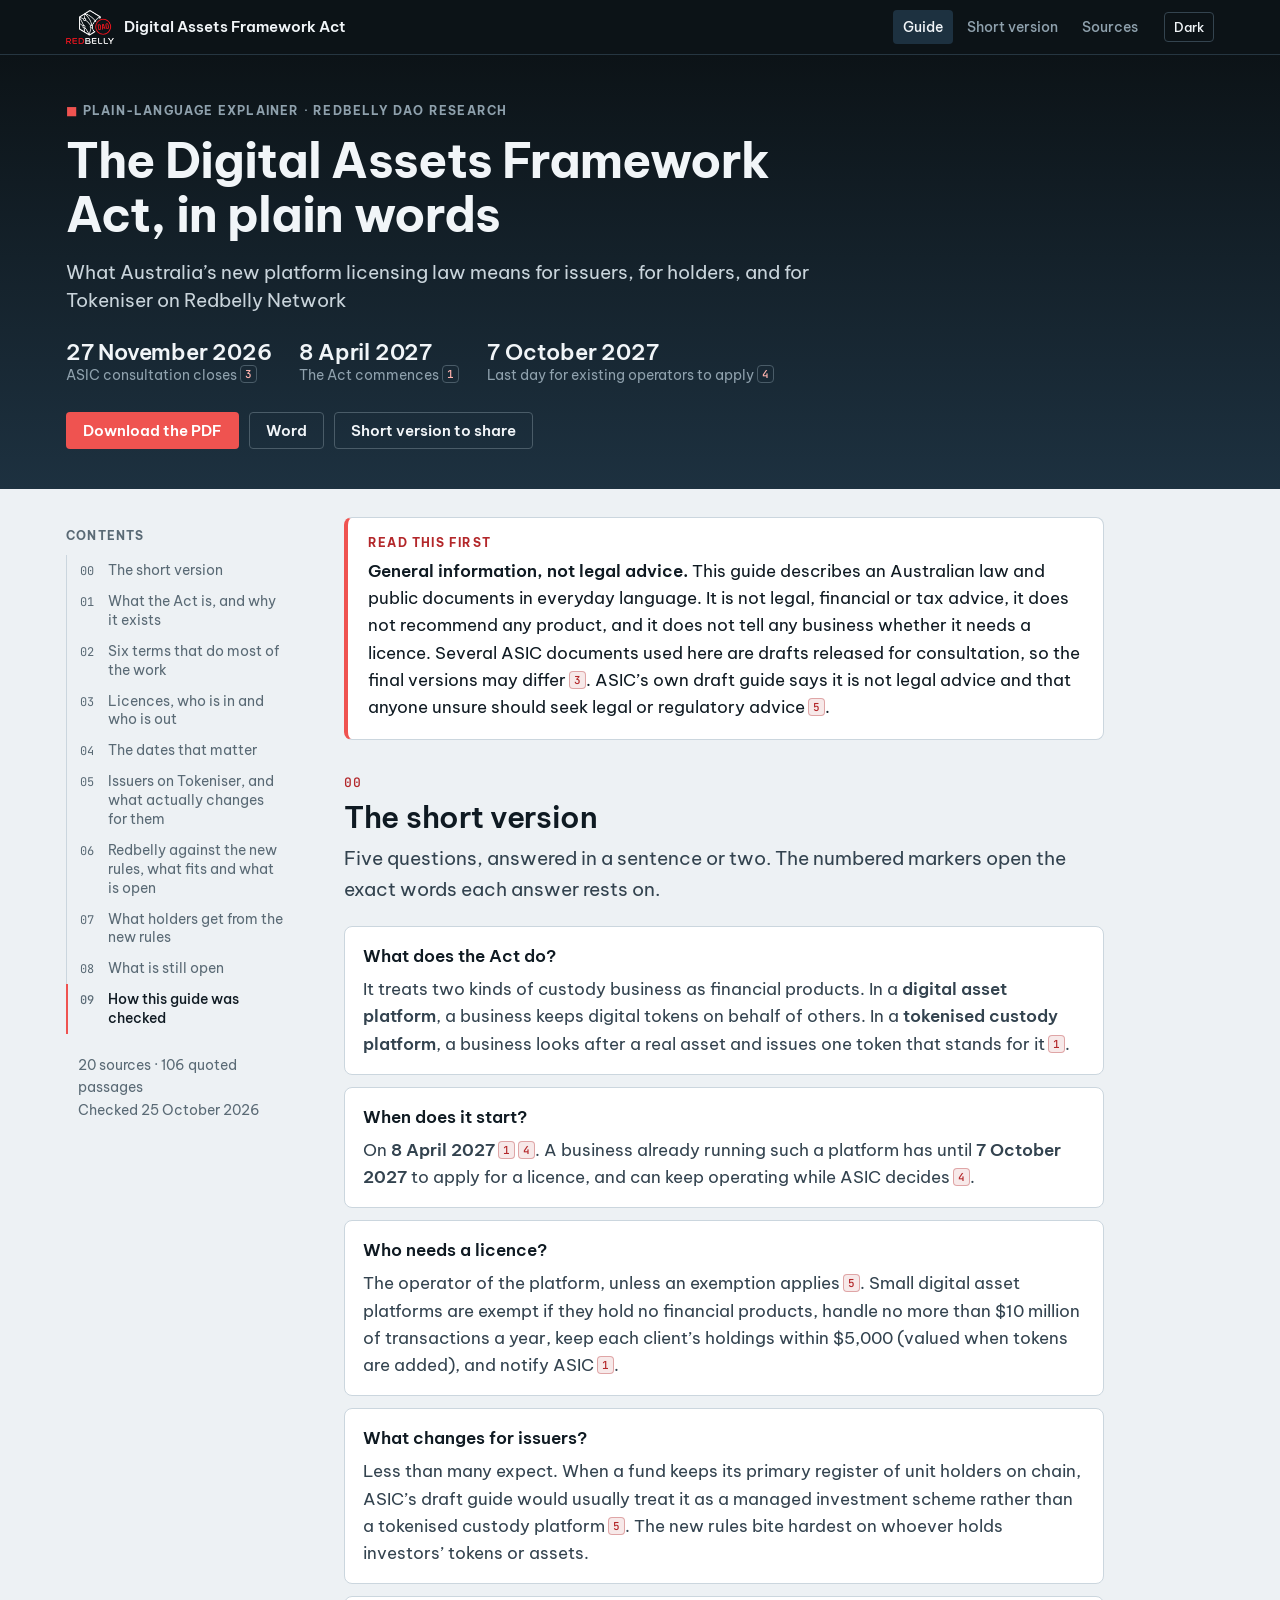
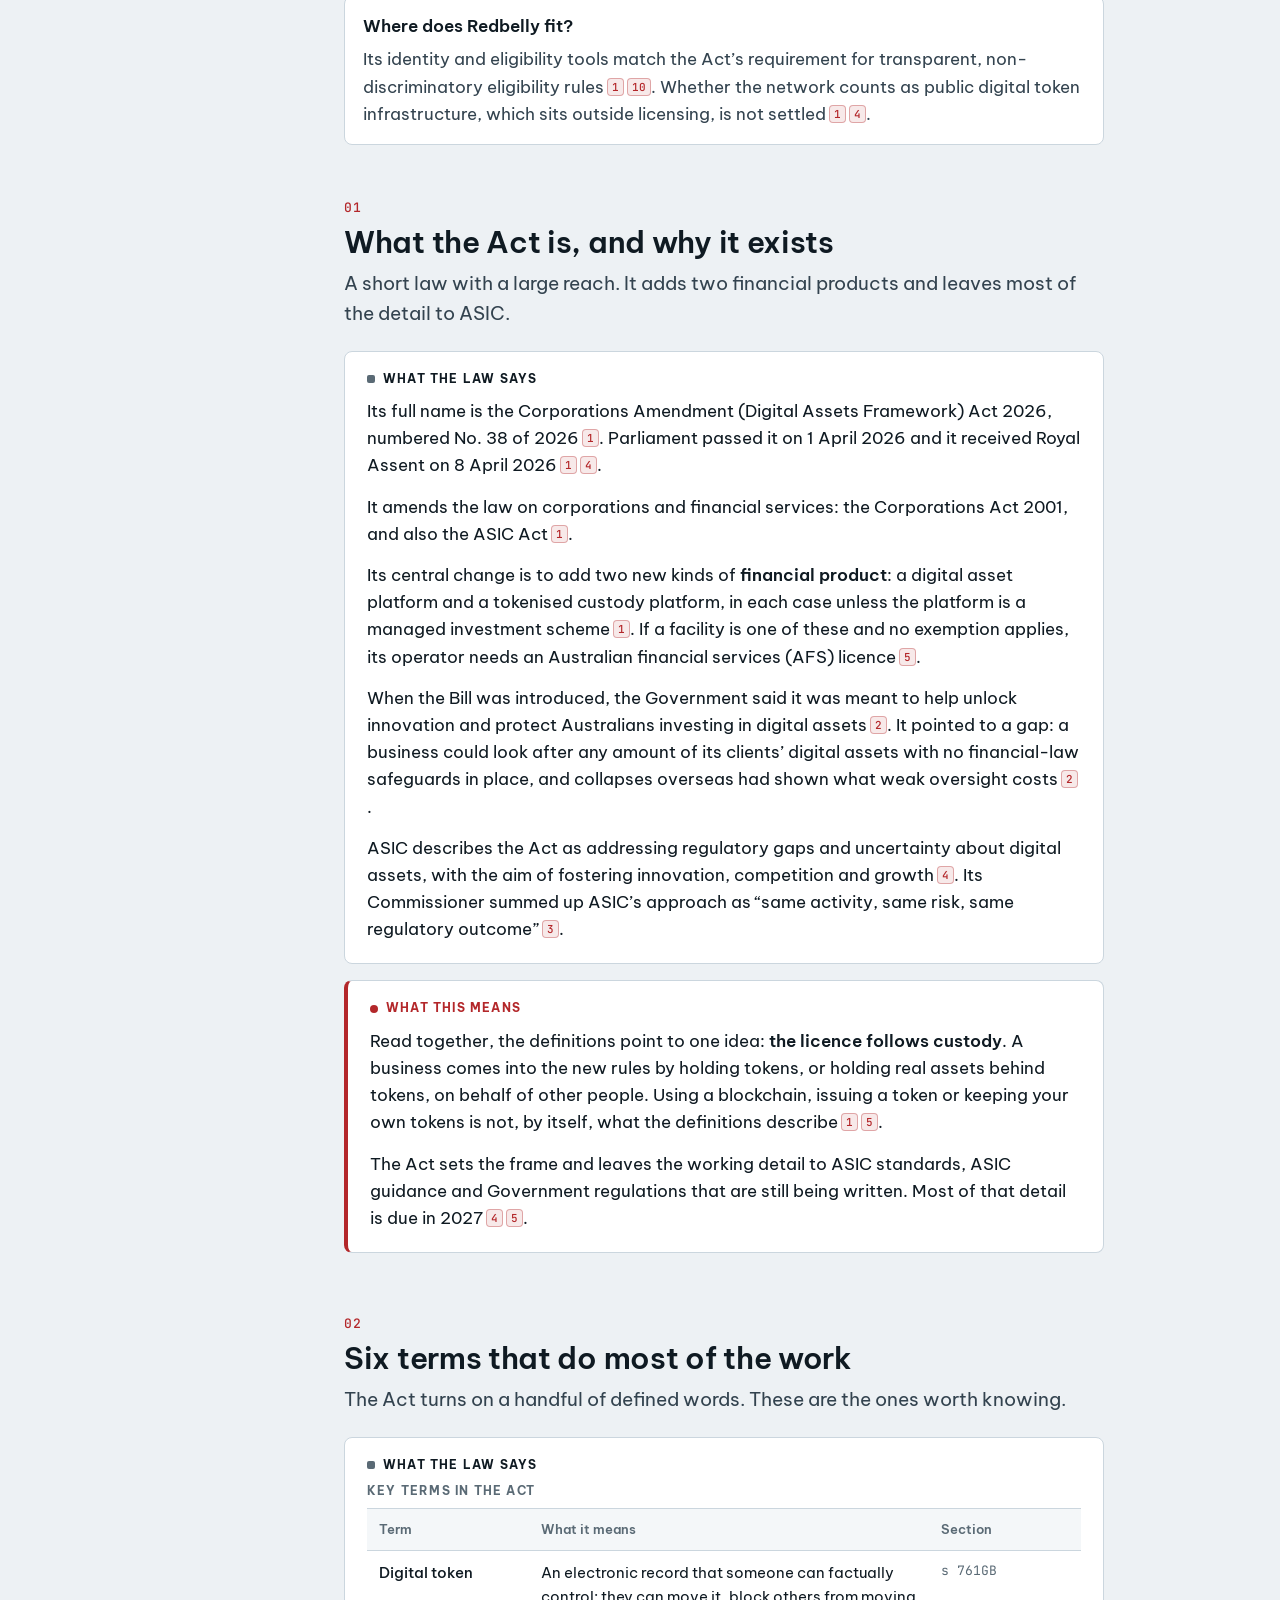
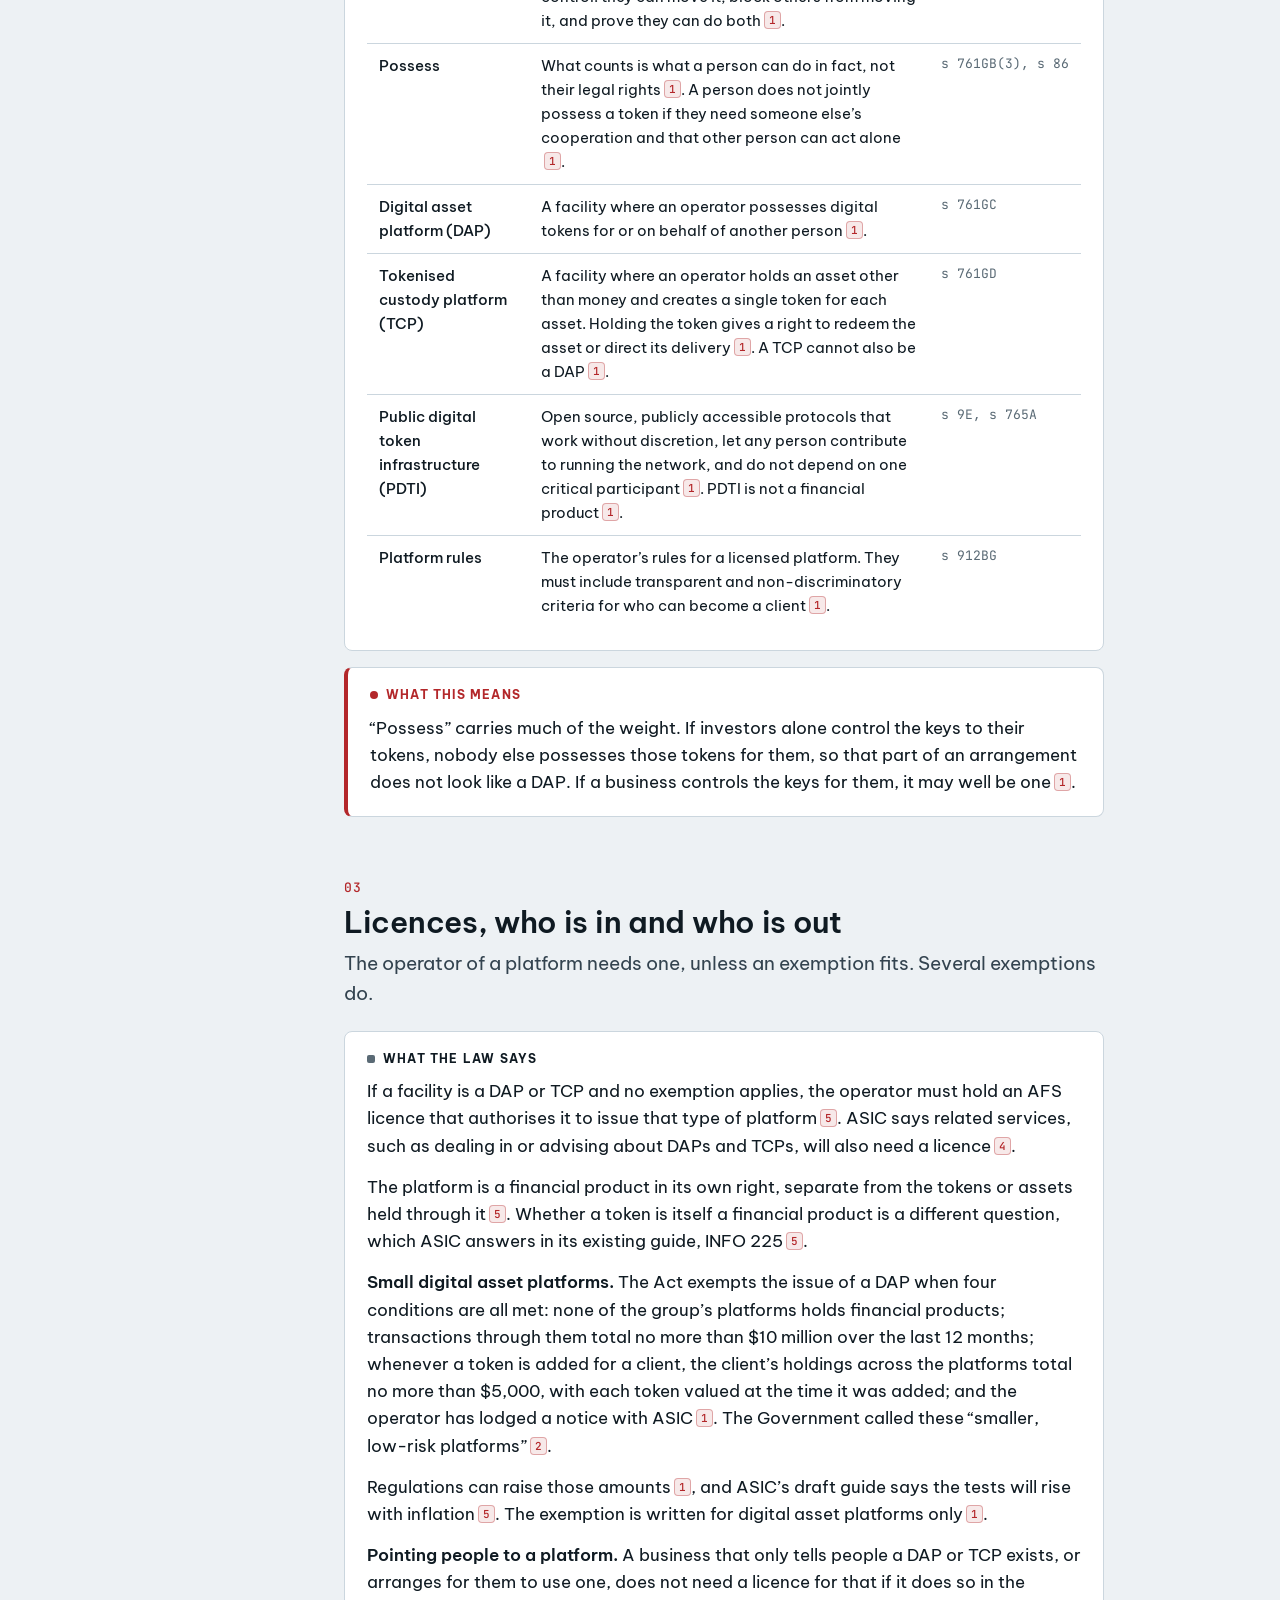
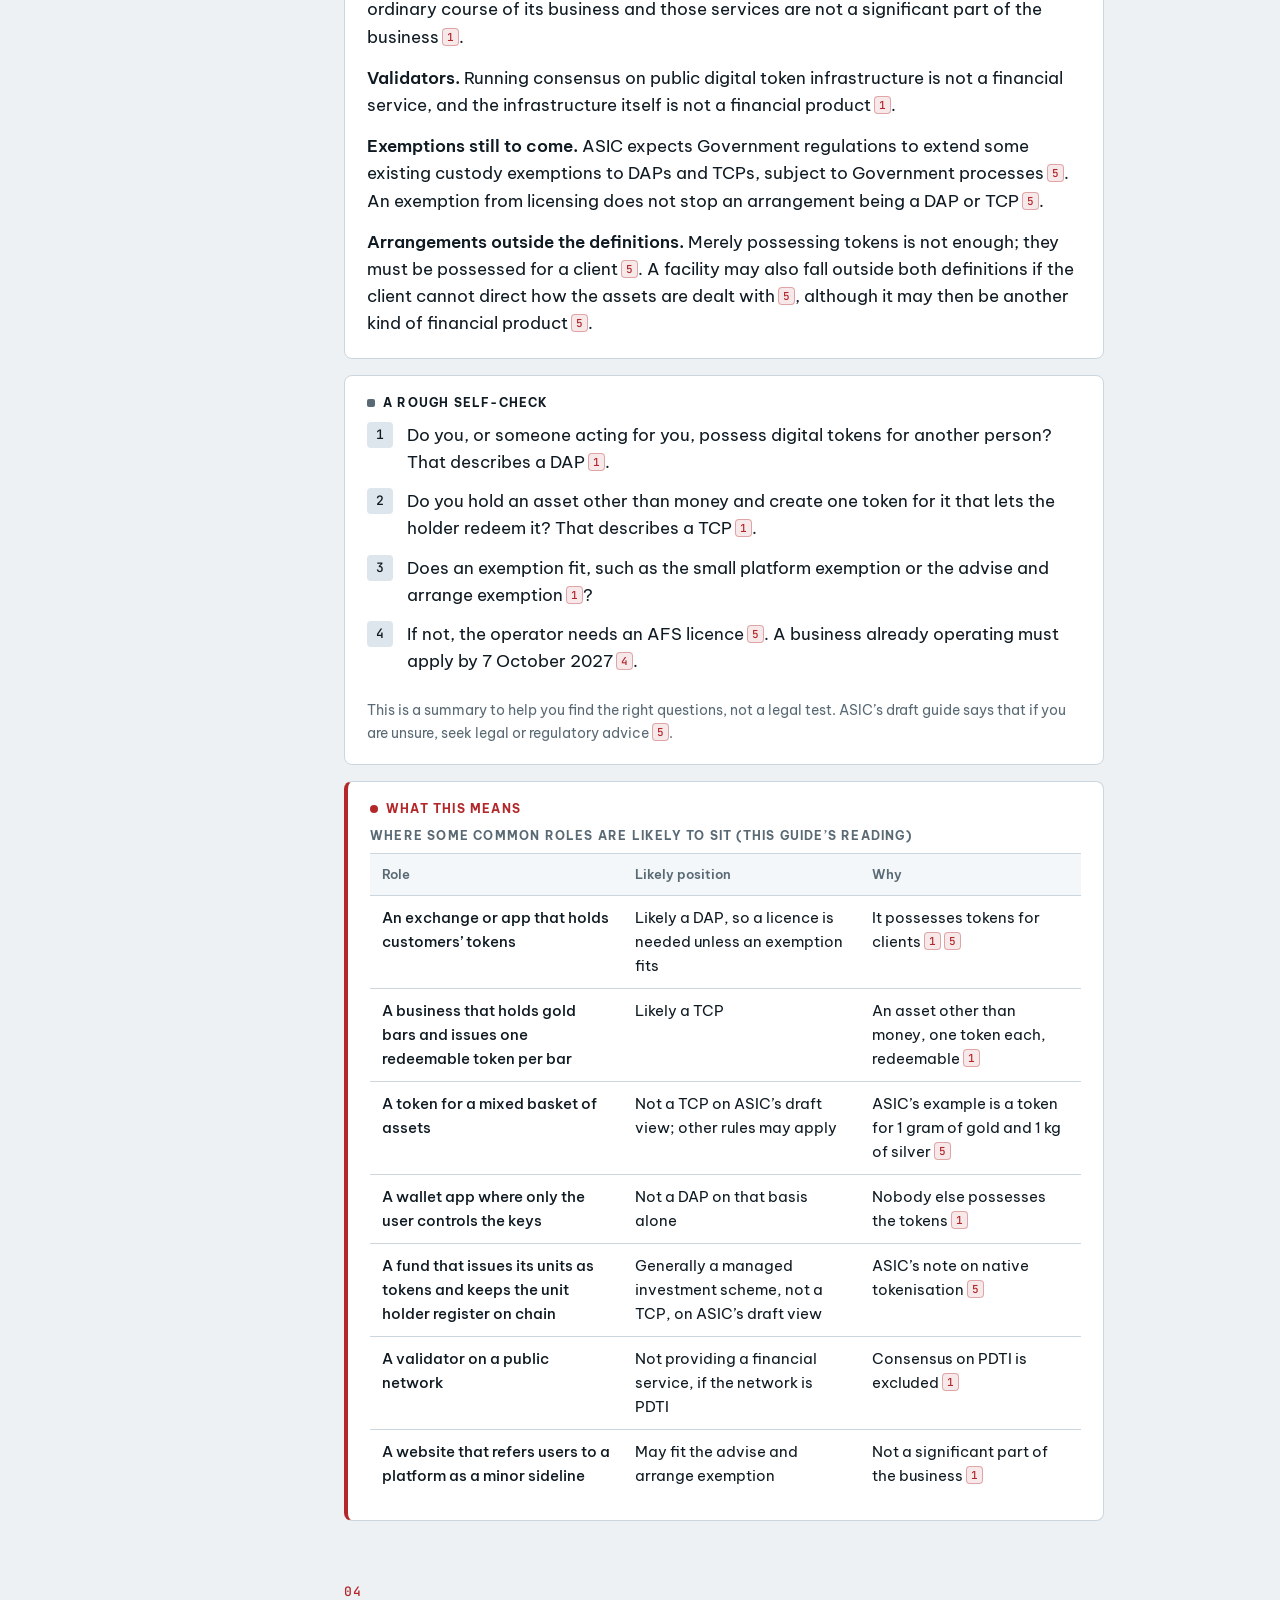
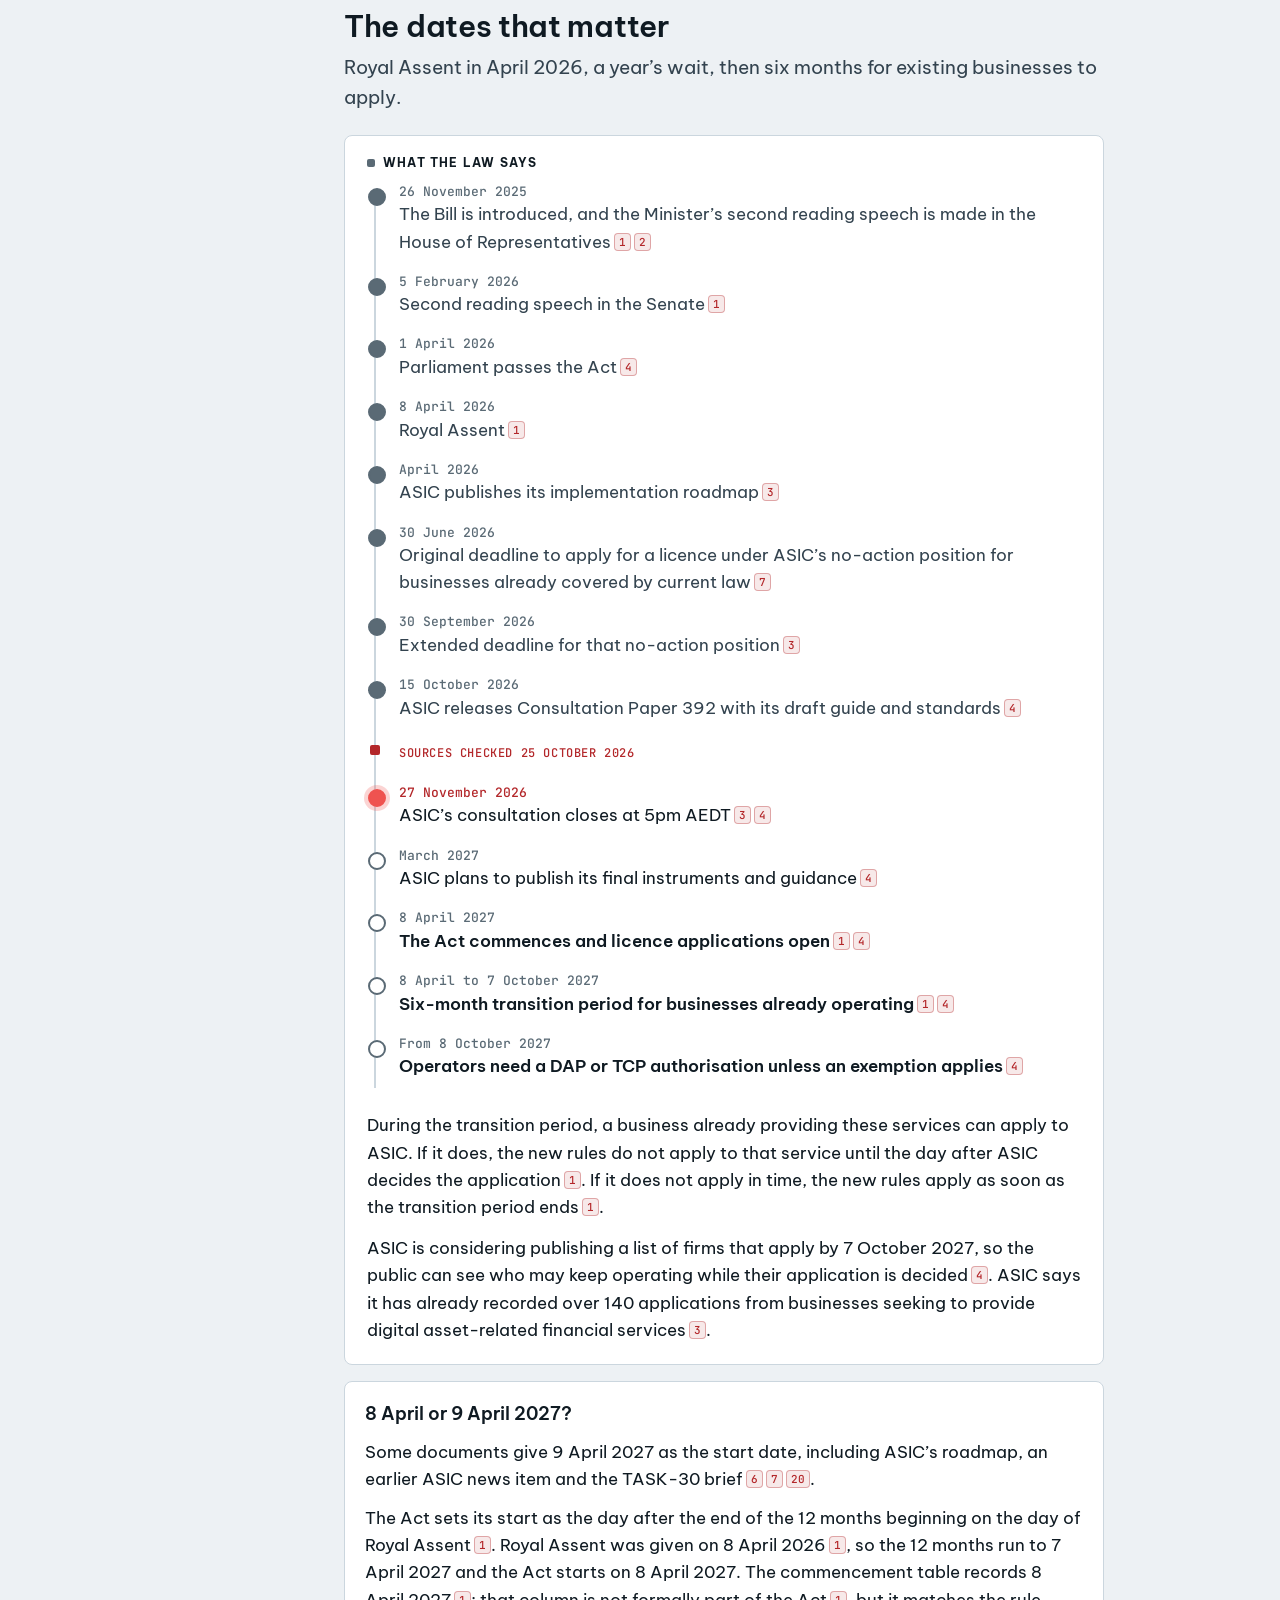
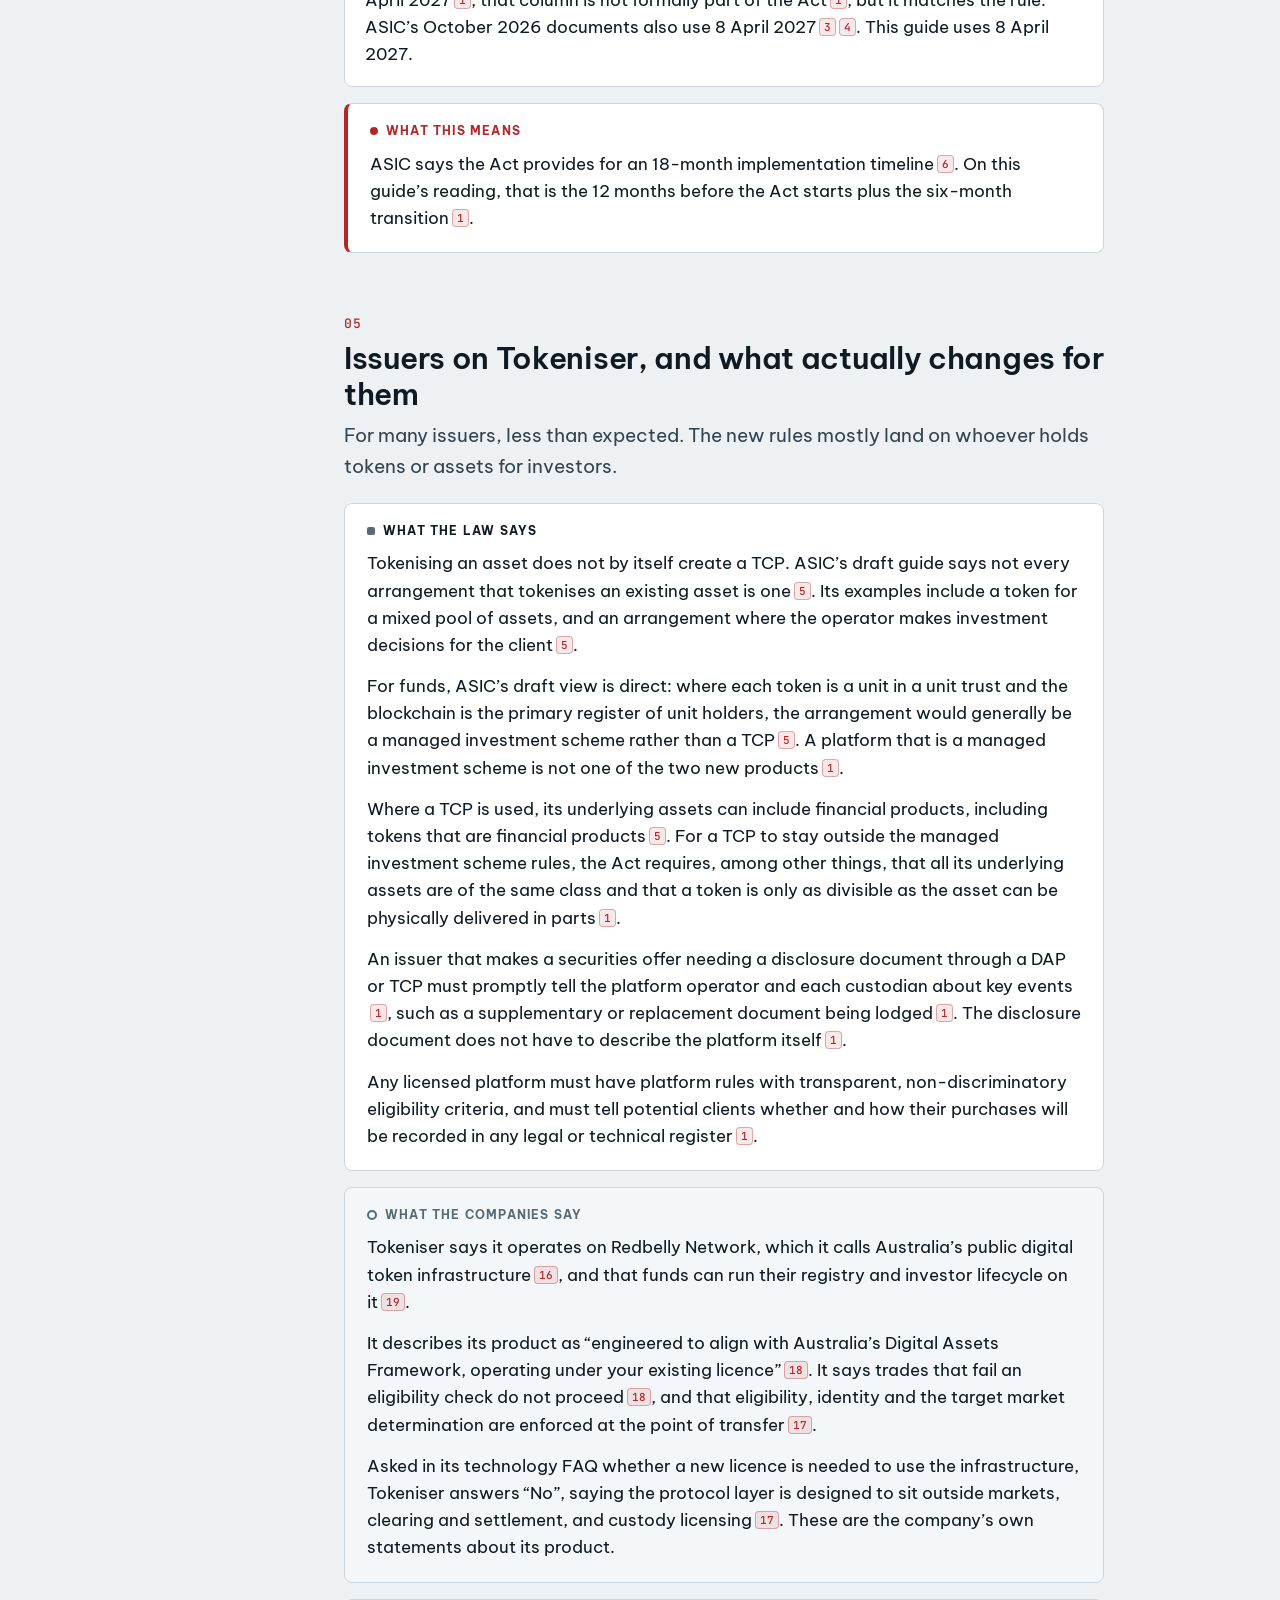
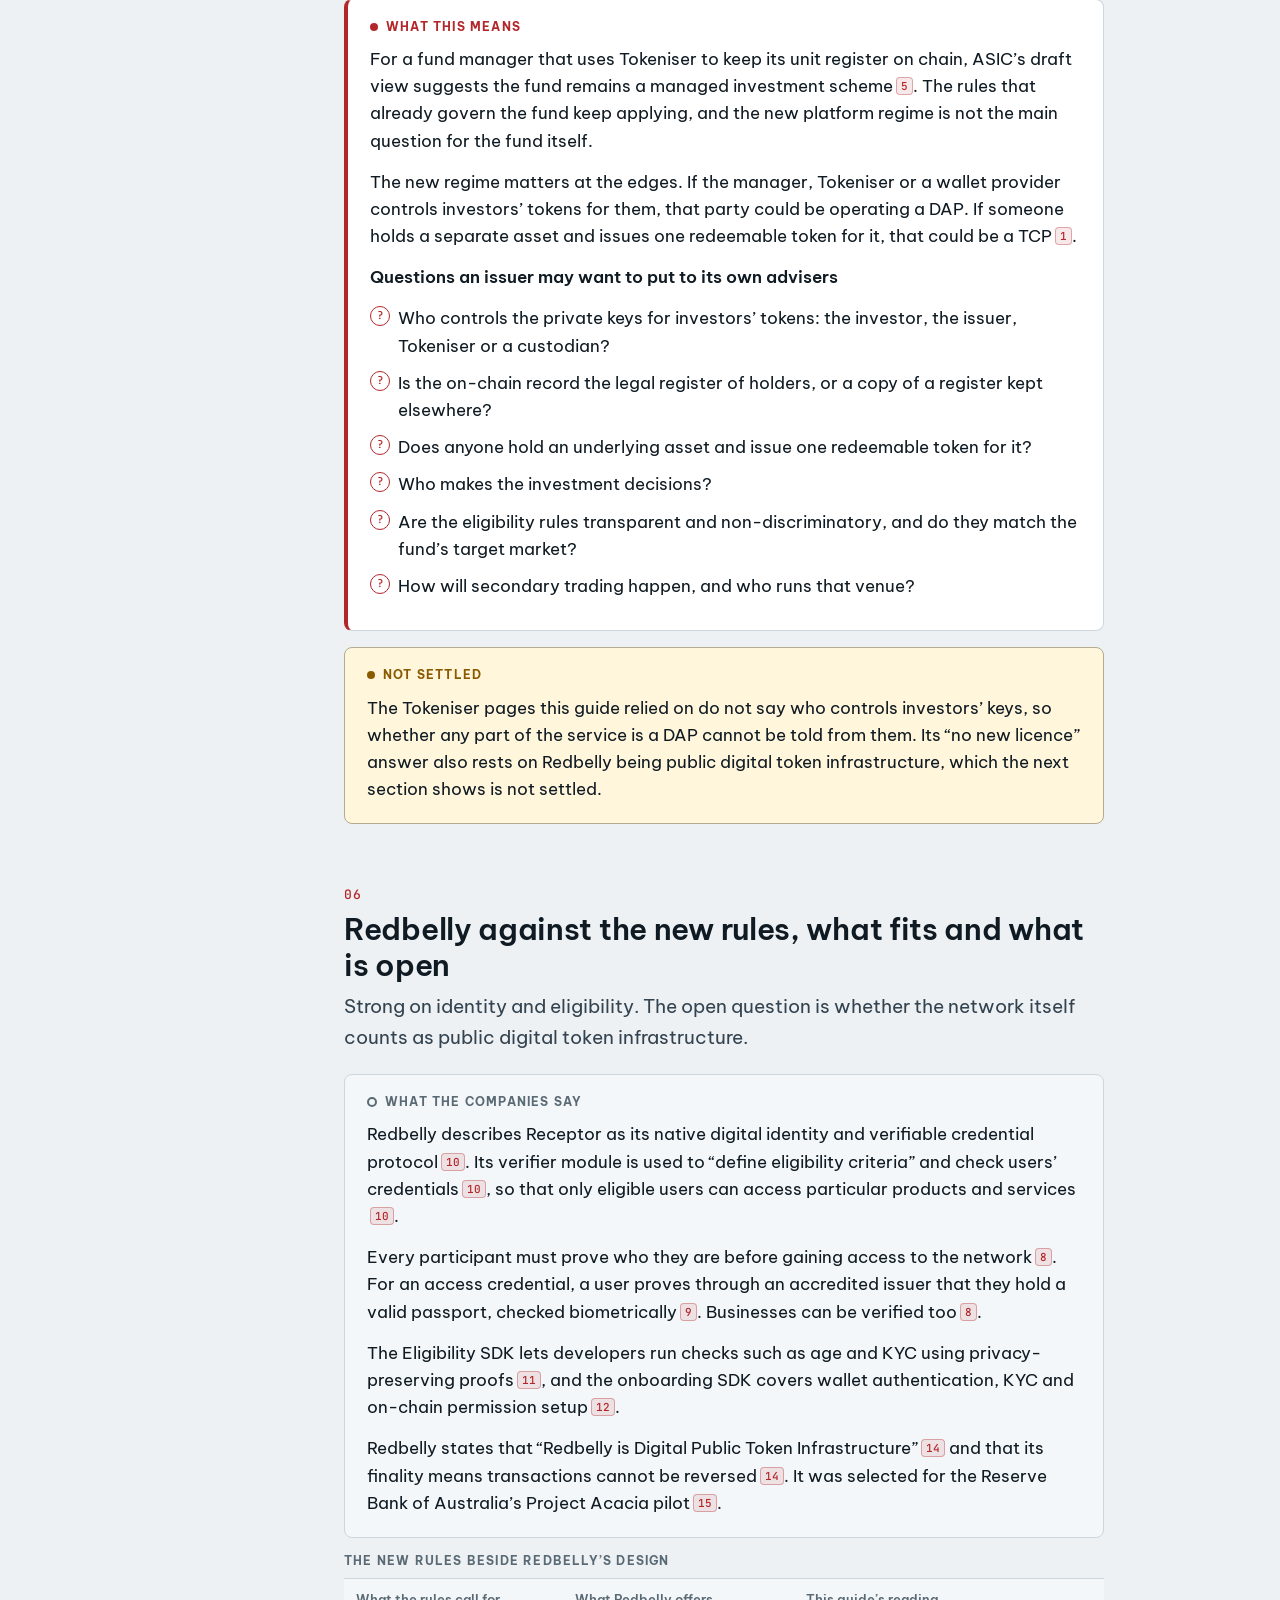
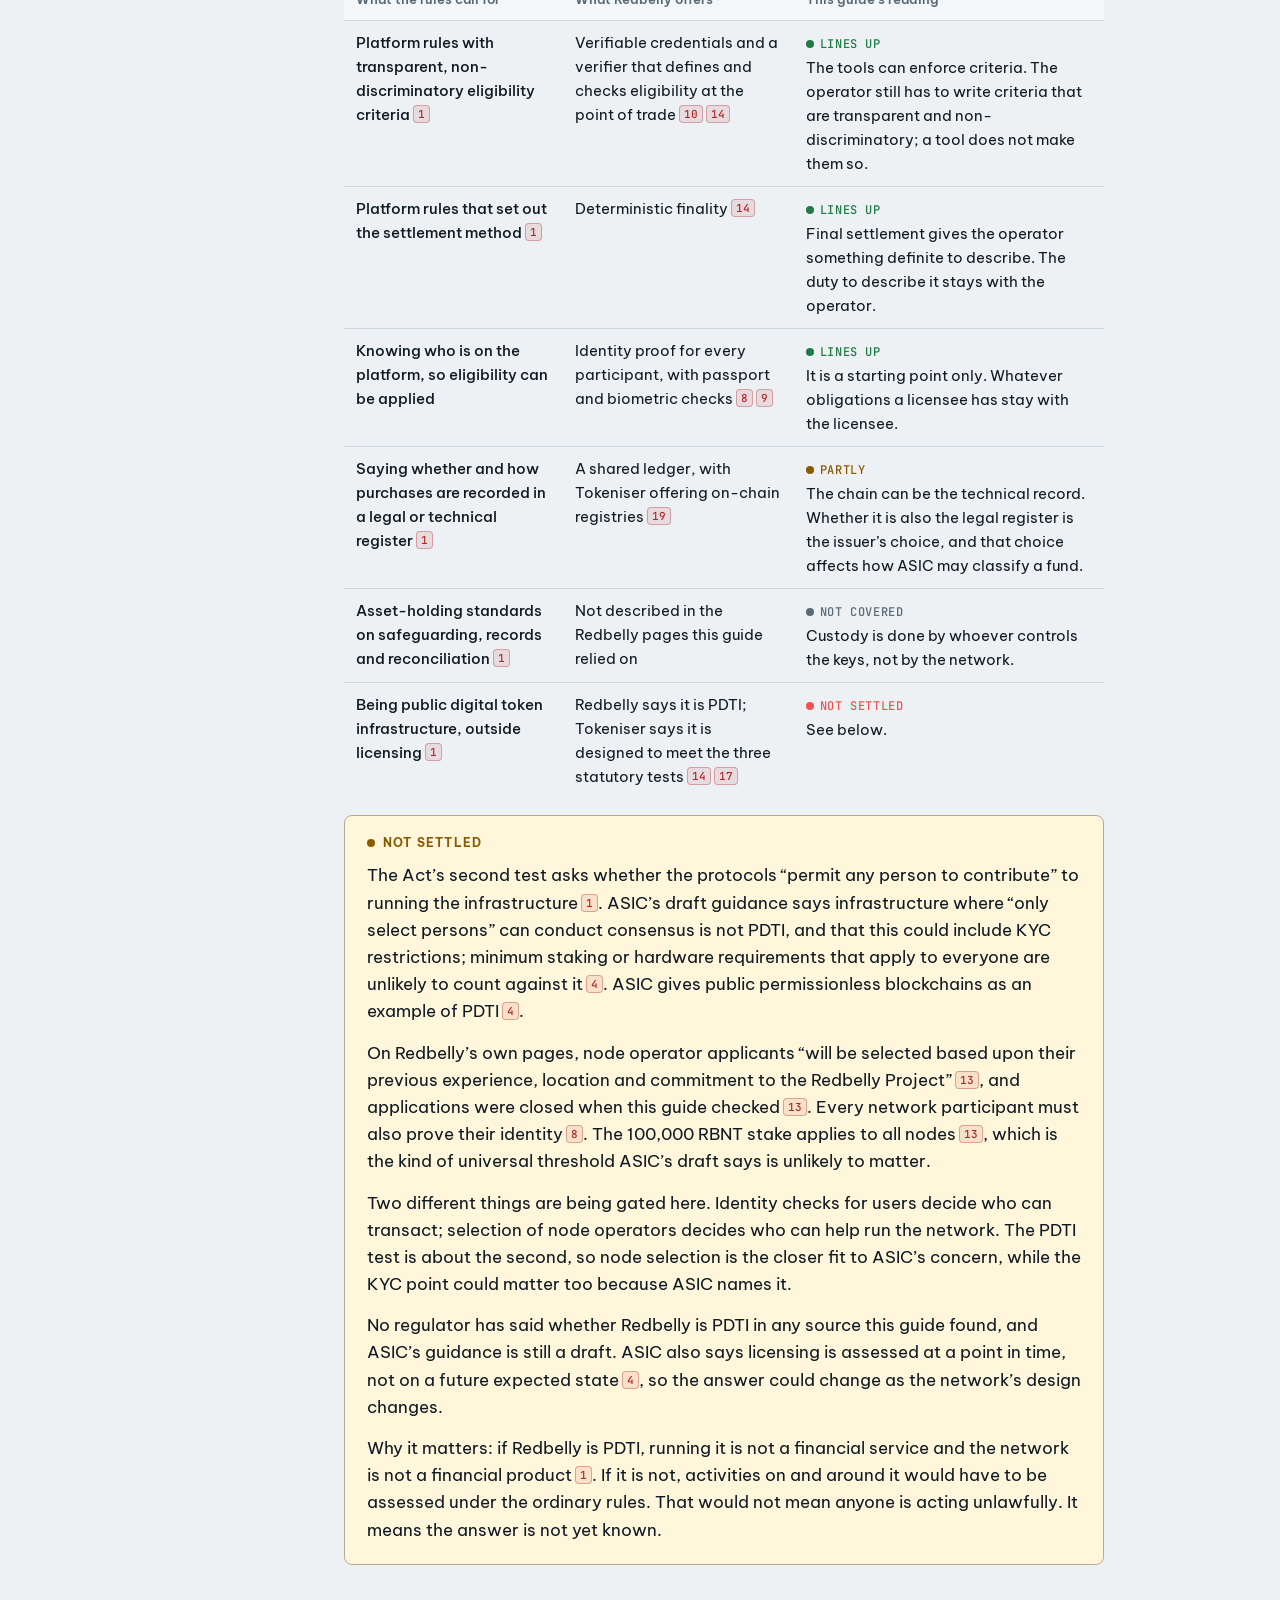
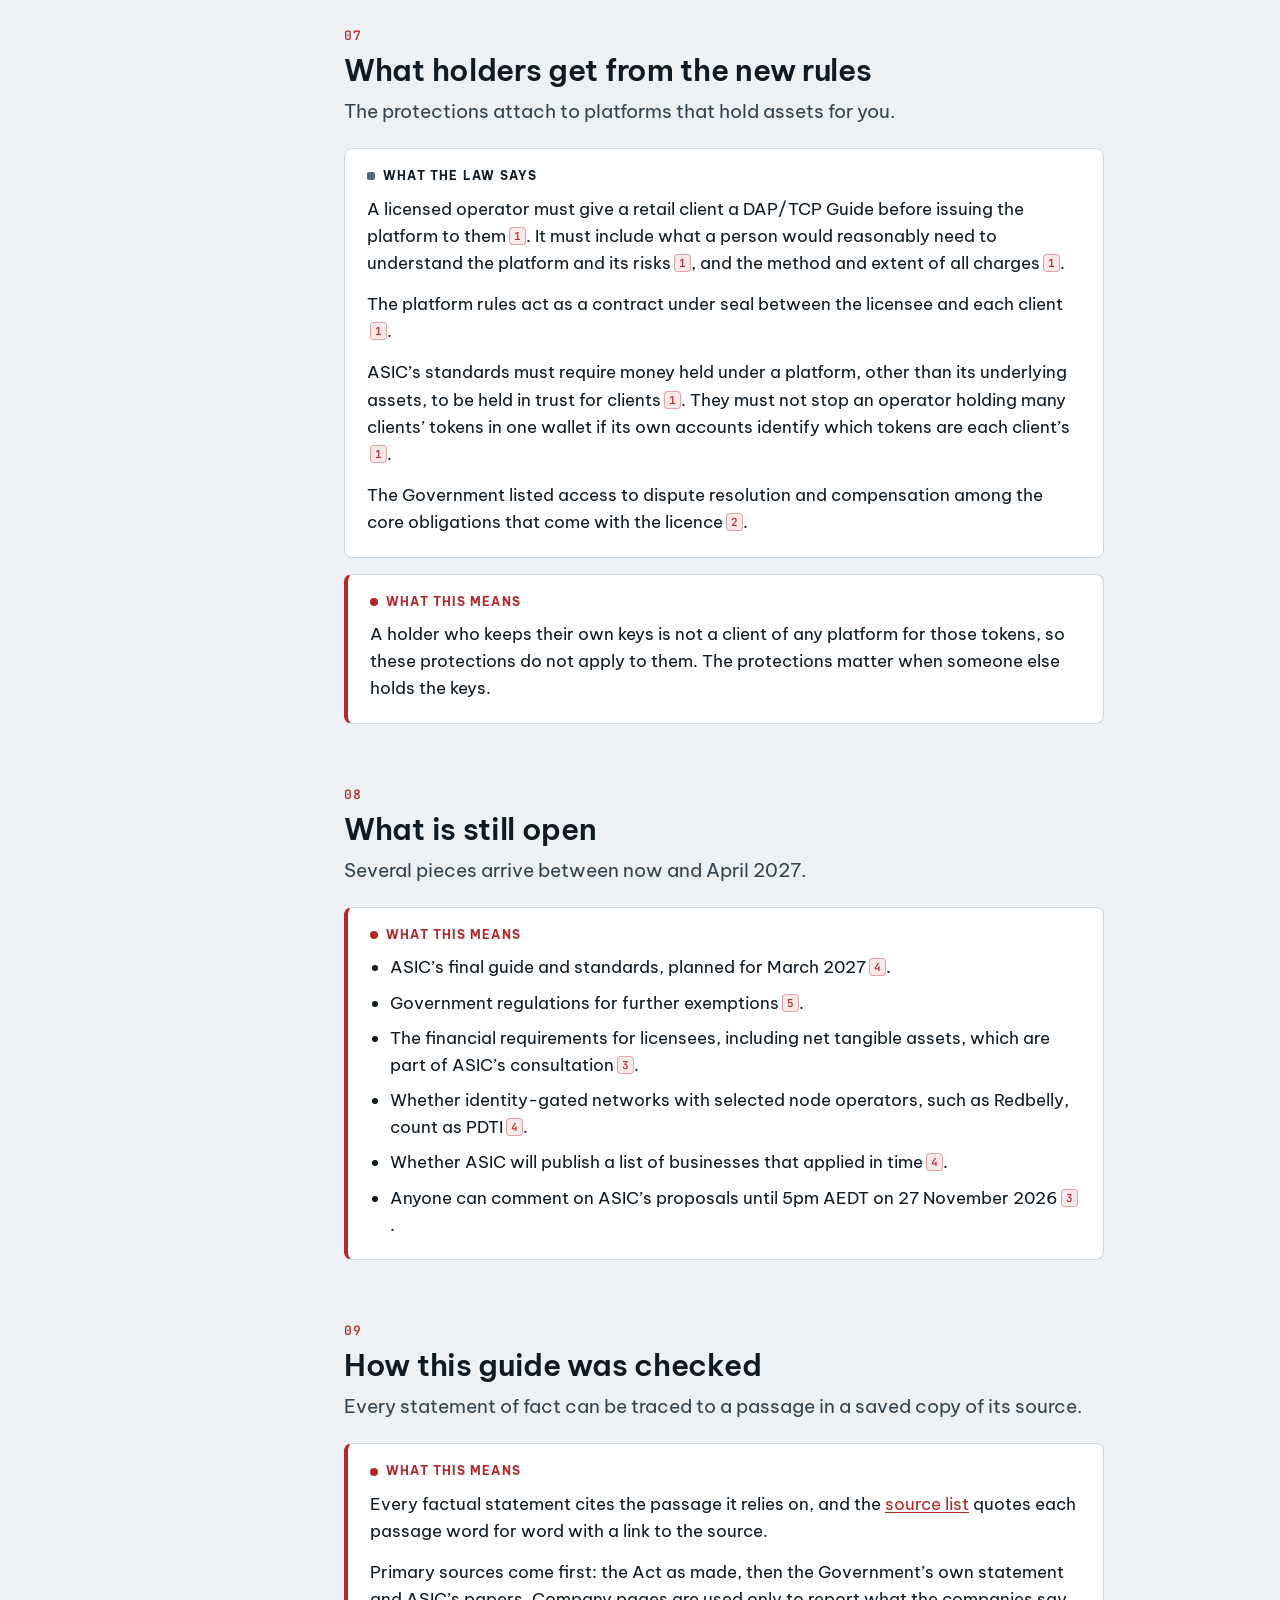
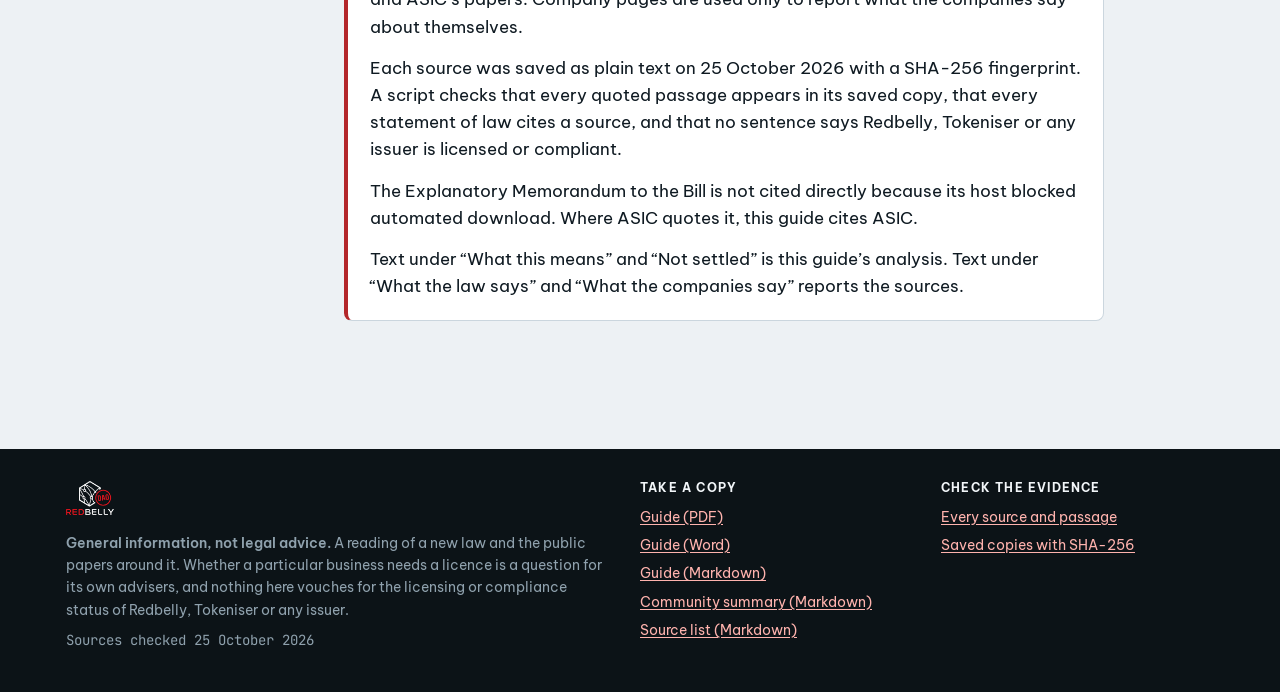
==== site/index.html @ 5c178c20 "Reorganise folders and head each saved source copy Saved copies are numbered to match the citations " ====
<!doctype html>
<html lang="en-AU">
<head>
<meta charset="utf-8">
<meta name="viewport" content="width=device-width, initial-scale=1">
<title>The Digital Assets Framework Act, in plain words | Redbelly DAO research</title>
<meta name="description" content="A plain-language explainer of Australia&#x27;s Digital Assets Framework Act: which businesses need a licence, the key dates, what it means for issuers, and how Redbelly and Tokeniser measure up. General information, not legal advice.">
<meta property="og:type" content="article">
<meta property="og:title" content="The Digital Assets Framework Act, in plain words | Redbelly DAO research">
<meta property="og:description" content="A plain-language explainer of Australia&#x27;s Digital Assets Framework Act: which businesses need a licence, the key dates, what it means for issuers, and how Redbelly and Tokeniser measure up. General information, not legal advice.">
<meta property="og:url" content="https://australia-digital-assets-framework-ten.vercel.app/">
<meta property="og:image" content="https://australia-digital-assets-framework-ten.vercel.app/assets/img/social-card.png">
<meta name="twitter:card" content="summary_large_image">
<link rel="icon" href="assets/img/favicon-32.png" sizes="32x32">
<link rel="apple-touch-icon" href="assets/img/touch-icon-180.png">
<link rel="stylesheet" href="assets/guide.css">
<script>try{var t=localStorage.getItem("daf-theme");if(t==="light"||t==="dark")document.documentElement.setAttribute("data-theme",t)}catch(e){}</script>
</head>
<body>
<a class="skip" href="#main">Skip to the content</a>
<header class="bar"><div class="bar-in">
<a class="brand" href="index.html"><img src="assets/img/logo-dark-bg.png" alt="Redbelly DAO" width="43" height="30"><span>Digital Assets Framework Act</span></a>
<nav class="nav" aria-label="Pages"><a href="index.html" aria-current="page">Guide</a><a href="share.html">Short version</a><a href="source-list.html">Sources</a></nav>
<button class="theme" type="button" aria-label="Switch colour theme">Dark</button>
</div></header>
<section class="hero"><div class="hero-in">
<p class="eyebrow"><b>&#9632;</b> Plain-language explainer &middot; Redbelly DAO research</p>
<h1>The Digital Assets Framework Act, in plain words</h1>
<p class="sub">What Australia’s new platform licensing law means for issuers, for holders, and for Tokeniser on Redbelly Network</p>
<ul class="facts"><li><b>27 November 2026</b>ASIC consultation closes<a class="cite" href="source-list.html#e-mr-closes" data-ev="mr-closes" aria-expanded="false" aria-label="Source 3, ASIC: show the exact words">3</a></li><li><b>8 April 2027</b>The Act commences<a class="cite" href="source-list.html#e-act-commence-date" data-ev="act-commence-date" aria-expanded="false" aria-label="Source 1, Federal Register of Legislation: show the exact words">1</a></li><li><b>7 October 2027</b>Last day for existing operators to apply<a class="cite" href="source-list.html#e-cp-apply-by" data-ev="cp-apply-by" aria-expanded="false" aria-label="Source 4, ASIC: show the exact words">4</a></li></ul>
<div class="actions"><a class="btn btn-fill" href="downloads/digital-assets-framework-guide.pdf" download>Download the PDF</a><a class="btn btn-line" href="downloads/digital-assets-framework-guide.docx" download>Word</a><a class="btn btn-line" href="share.html">Short version to share</a></div>
</div></section>
<div class="wrap cols">
<nav class="toc" aria-label="Contents"><p class="label toc-h">Contents</p><ol><li><a href="#short"><span class="n">00</span><span>The short version</span></a></li><li><a href="#what"><span class="n">01</span><span>What the Act is, and why it exists</span></a></li><li><a href="#terms"><span class="n">02</span><span>Six terms that do most of the work</span></a></li><li><a href="#licence"><span class="n">03</span><span>Licences, who is in and who is out</span></a></li><li><a href="#dates"><span class="n">04</span><span>The dates that matter</span></a></li><li><a href="#issuers"><span class="n">05</span><span>Issuers on Tokeniser, and what actually changes for them</span></a></li><li><a href="#redbelly"><span class="n">06</span><span>Redbelly against the new rules, what fits and what is open</span></a></li><li><a href="#holders"><span class="n">07</span><span>What holders get from the new rules</span></a></li><li><a href="#open"><span class="n">08</span><span>What is still open</span></a></li><li><a href="#method"><span class="n">09</span><span>How this guide was checked</span></a></li></ol>
<p class="small" style="margin:20px 0 0 12px">20 sources &middot; 106 quoted passages<br>Checked 25 October 2026</p></nav>
<main id="main" class="read" tabindex="-1">
<div class="notice" role="note"><span class="label">Read this first</span><p><strong>General information, not legal advice.</strong> This guide describes an Australian law and public documents in everyday language. It is not legal, financial or tax advice, it does not recommend any product, and it does not tell any business whether it needs a licence. Several ASIC documents used here are drafts released for consultation, so the final versions may differ<a class="cite" href="source-list.html#e-mr-commencing" data-ev="mr-commencing" aria-expanded="false" aria-label="Source 3, ASIC: show the exact words">3</a>. ASIC’s own draft guide says it is not legal advice and that anyone unsure should seek legal or regulatory advice<a class="cite" href="source-list.html#e-rg-disclaimer" data-ev="rg-disclaimer rg-unsure" aria-expanded="false" aria-label="Source 5, ASIC: show the exact words">5</a>.</p></div>
<section class="short" id="short" aria-labelledby="short-h"><p class="chapter-num">00</p><h2 id="short-h">The short version</h2>
<p class="lede">Five questions, answered in a sentence or two. The numbered markers open the exact words each answer rests on.</p>
<ul class="qa"><li><h3>What does the Act do?</h3><p>It treats two kinds of custody business as financial products. In a <strong>digital asset platform</strong>, a business keeps digital tokens on behalf of others. In a <strong>tokenised custody platform</strong>, a business looks after a real asset and issues one token that stands for it<a class="cite" href="source-list.html#e-act-products" data-ev="act-products act-dap act-tcp" aria-expanded="false" aria-label="Source 1, Federal Register of Legislation: show the exact words">1</a>.</p></li><li><h3>When does it start?</h3><p>On <strong>8 April 2027</strong><a class="cite" href="source-list.html#e-act-commence-date" data-ev="act-commence-date" aria-expanded="false" aria-label="Source 1, Federal Register of Legislation: show the exact words">1</a><a class="cite" href="source-list.html#e-cp-apply-by" data-ev="cp-apply-by" aria-expanded="false" aria-label="Source 4, ASIC: show the exact words">4</a>. A business already running such a platform has until <strong>7 October 2027</strong> to apply for a licence, and can keep operating while ASIC decides<a class="cite" href="source-list.html#e-cp-apply-by" data-ev="cp-apply-by" aria-expanded="false" aria-label="Source 4, ASIC: show the exact words">4</a>.</p></li><li><h3>Who needs a licence?</h3><p>The operator of the platform, unless an exemption applies<a class="cite" href="source-list.html#e-rg-who-needs" data-ev="rg-who-needs" aria-expanded="false" aria-label="Source 5, ASIC: show the exact words">5</a>. Small digital asset platforms are exempt if they hold no financial products, handle no more than $10 million of transactions a year, keep each client’s holdings within $5,000 (valued when tokens are added), and notify ASIC<a class="cite" href="source-list.html#e-act-low-value" data-ev="act-low-value" aria-expanded="false" aria-label="Source 1, Federal Register of Legislation: show the exact words">1</a>.</p></li><li><h3>What changes for issuers?</h3><p>Less than many expect. When a fund keeps its primary register of unit holders on chain, ASIC’s draft guide would usually treat it as a managed investment scheme rather than a tokenised custody platform<a class="cite" href="source-list.html#e-rg-native" data-ev="rg-native" aria-expanded="false" aria-label="Source 5, ASIC: show the exact words">5</a>. The new rules bite hardest on whoever holds investors’ tokens or assets.</p></li><li><h3>Where does Redbelly fit?</h3><p>Its identity and eligibility tools match the Act’s requirement for transparent, non-discriminatory eligibility rules<a class="cite" href="source-list.html#e-act-eligibility" data-ev="act-eligibility" aria-expanded="false" aria-label="Source 1, Federal Register of Legislation: show the exact words">1</a><a class="cite" href="source-list.html#e-rb-receptor-verifier" data-ev="rb-receptor-verifier" aria-expanded="false" aria-label="Source 10, Redbelly Network technical documentation: show the exact words">10</a>. Whether the network counts as public digital token infrastructure, which sits outside licensing, is not settled<a class="cite" href="source-list.html#e-act-pdti" data-ev="act-pdti" aria-expanded="false" aria-label="Source 1, Federal Register of Legislation: show the exact words">1</a><a class="cite" href="source-list.html#e-cp-pdti-select" data-ev="cp-pdti-select" aria-expanded="false" aria-label="Source 4, ASIC: show the exact words">4</a>.</p></li></ul></section>
<section class="chapter" id="what" aria-labelledby="what-h">
<p class="chapter-num">01</p><h2 id="what-h">What the Act is, and why it exists</h2>
<p class="lede">A short law with a large reach. It adds two financial products and leaves most of the detail to ASIC.</p>
<div class="panel panel-law"><h3 class="label">What the law says</h3><p>Its full name is the Corporations Amendment (Digital Assets Framework) Act 2026, numbered No. 38 of 2026<a class="cite" href="source-list.html#e-act-number" data-ev="act-number" aria-expanded="false" aria-label="Source 1, Federal Register of Legislation: show the exact words">1</a>. Parliament passed it on 1 April 2026 and it received Royal Assent on 8 April 2026<a class="cite" href="source-list.html#e-act-assent" data-ev="act-assent" aria-expanded="false" aria-label="Source 1, Federal Register of Legislation: show the exact words">1</a><a class="cite" href="source-list.html#e-cp-passed" data-ev="cp-passed" aria-expanded="false" aria-label="Source 4, ASIC: show the exact words">4</a>.</p><p>It amends the law on corporations and financial services: the Corporations Act 2001, and also the ASIC Act<a class="cite" href="source-list.html#e-act-amends" data-ev="act-amends act-corps act-asic-act" aria-expanded="false" aria-label="Source 1, Federal Register of Legislation: show the exact words">1</a>.</p><p>Its central change is to add two new kinds of <strong>financial product</strong>: a digital asset platform and a tokenised custody platform, in each case unless the platform is a managed investment scheme<a class="cite" href="source-list.html#e-act-products" data-ev="act-products" aria-expanded="false" aria-label="Source 1, Federal Register of Legislation: show the exact words">1</a>. If a facility is one of these and no exemption applies, its operator needs an Australian financial services (AFS) licence<a class="cite" href="source-list.html#e-rg-who-needs" data-ev="rg-who-needs" aria-expanded="false" aria-label="Source 5, ASIC: show the exact words">5</a>.</p><p>When the Bill was introduced, the Government said it was meant to help unlock innovation and protect Australians investing in digital assets<a class="cite" href="source-list.html#e-tsy-introduced" data-ev="tsy-introduced" aria-expanded="false" aria-label="Source 2, Treasury Ministers: show the exact words">2</a>. It pointed to a gap: a business could look after any amount of its clients’ digital assets with no financial-law safeguards in place, and collapses overseas had shown what weak oversight costs<a class="cite" href="source-list.html#e-tsy-gap" data-ev="tsy-gap" aria-expanded="false" aria-label="Source 2, Treasury Ministers: show the exact words">2</a>.</p><p>ASIC describes the Act as addressing regulatory gaps and uncertainty about digital assets, with the aim of fostering innovation, competition and growth<a class="cite" href="source-list.html#e-cp-purpose" data-ev="cp-purpose" aria-expanded="false" aria-label="Source 4, ASIC: show the exact words">4</a>. Its Commissioner summed up ASIC’s approach as “same activity, same risk, same regulatory outcome”<a class="cite" href="source-list.html#e-mr-same-activity" data-ev="mr-same-activity" aria-expanded="false" aria-label="Source 3, ASIC: show the exact words">3</a>.</p></div>
<div class="panel panel-mean"><h3 class="label">What this means</h3><p>Read together, the definitions point to one idea: <strong>the licence follows custody</strong>. A business comes into the new rules by holding tokens, or holding real assets behind tokens, on behalf of other people. Using a blockchain, issuing a token or keeping your own tokens is not, by itself, what the definitions describe<a class="cite" href="source-list.html#e-act-dap" data-ev="act-dap act-tcp" aria-expanded="false" aria-label="Source 1, Federal Register of Legislation: show the exact words">1</a><a class="cite" href="source-list.html#e-rg-merely-possessing" data-ev="rg-merely-possessing" aria-expanded="false" aria-label="Source 5, ASIC: show the exact words">5</a>.</p><p>The Act sets the frame and leaves the working detail to ASIC standards, ASIC guidance and Government regulations that are still being written. Most of that detail is due in 2027<a class="cite" href="source-list.html#e-cp-stage-publish" data-ev="cp-stage-publish" aria-expanded="false" aria-label="Source 4, ASIC: show the exact words">4</a><a class="cite" href="source-list.html#e-rg-anticipated-regs" data-ev="rg-anticipated-regs" aria-expanded="false" aria-label="Source 5, ASIC: show the exact words">5</a>.</p></div>
</section>
<section class="chapter" id="terms" aria-labelledby="terms-h">
<p class="chapter-num">02</p><h2 id="terms-h">Six terms that do most of the work</h2>
<p class="lede">The Act turns on a handful of defined words. These are the ones worth knowing.</p>
<div class="panel panel-law"><h3 class="label">What the law says</h3><div class="table"><table class="terms"><caption>Key terms in the Act</caption><thead><tr><th scope="col">Term</th><th scope="col">What it means</th><th scope="col">Section</th></tr></thead><tbody><tr><td data-h="Term">Digital token</td><td data-h="What it means">An electronic record that someone can factually control: they can move it, block others from moving it, and prove they can do both<a class="cite" href="source-list.html#e-act-token" data-ev="act-token" aria-expanded="false" aria-label="Source 1, Federal Register of Legislation: show the exact words">1</a>.</td><td data-h="Section" class="mono">s 761GB</td></tr><tr><td data-h="Term">Possess</td><td data-h="What it means">What counts is what a person can do in fact, not their legal rights<a class="cite" href="source-list.html#e-act-token-fact" data-ev="act-token-fact" aria-expanded="false" aria-label="Source 1, Federal Register of Legislation: show the exact words">1</a>. A person does not jointly possess a token if they need someone else’s cooperation and that other person can act alone<a class="cite" href="source-list.html#e-act-joint" data-ev="act-joint" aria-expanded="false" aria-label="Source 1, Federal Register of Legislation: show the exact words">1</a>.</td><td data-h="Section" class="mono">s 761GB(3), s 86</td></tr><tr><td data-h="Term">Digital asset platform (DAP)</td><td data-h="What it means">A facility where an operator possesses digital tokens for or on behalf of another person<a class="cite" href="source-list.html#e-act-dap" data-ev="act-dap" aria-expanded="false" aria-label="Source 1, Federal Register of Legislation: show the exact words">1</a>.</td><td data-h="Section" class="mono">s 761GC</td></tr><tr><td data-h="Term">Tokenised custody platform (TCP)</td><td data-h="What it means">A facility where an operator holds an asset other than money and creates a single token for each asset. Holding the token gives a right to redeem the asset or direct its delivery<a class="cite" href="source-list.html#e-act-tcp" data-ev="act-tcp" aria-expanded="false" aria-label="Source 1, Federal Register of Legislation: show the exact words">1</a>. A TCP cannot also be a DAP<a class="cite" href="source-list.html#e-act-tcp-not-dap" data-ev="act-tcp-not-dap" aria-expanded="false" aria-label="Source 1, Federal Register of Legislation: show the exact words">1</a>.</td><td data-h="Section" class="mono">s 761GD</td></tr><tr><td data-h="Term">Public digital token infrastructure (PDTI)</td><td data-h="What it means">Open source, publicly accessible protocols that work without discretion, let any person contribute to running the network, and do not depend on one critical participant<a class="cite" href="source-list.html#e-act-pdti" data-ev="act-pdti" aria-expanded="false" aria-label="Source 1, Federal Register of Legislation: show the exact words">1</a>. PDTI is not a financial product<a class="cite" href="source-list.html#e-act-pdti-not-product" data-ev="act-pdti-not-product" aria-expanded="false" aria-label="Source 1, Federal Register of Legislation: show the exact words">1</a>.</td><td data-h="Section" class="mono">s 9E, s 765A</td></tr><tr><td data-h="Term">Platform rules</td><td data-h="What it means">The operator’s rules for a licensed platform. They must include transparent and non-discriminatory criteria for who can become a client<a class="cite" href="source-list.html#e-act-eligibility" data-ev="act-eligibility" aria-expanded="false" aria-label="Source 1, Federal Register of Legislation: show the exact words">1</a>.</td><td data-h="Section" class="mono">s 912BG</td></tr></tbody></table></div></div>
<div class="panel panel-mean"><h3 class="label">What this means</h3><p>“Possess” carries much of the weight. If investors alone control the keys to their tokens, nobody else possesses those tokens for them, so that part of an arrangement does not look like a DAP. If a business controls the keys for them, it may well be one<a class="cite" href="source-list.html#e-act-token" data-ev="act-token act-dap" aria-expanded="false" aria-label="Source 1, Federal Register of Legislation: show the exact words">1</a>.</p></div>
</section>
<section class="chapter" id="licence" aria-labelledby="licence-h">
<p class="chapter-num">03</p><h2 id="licence-h">Licences, who is in and who is out</h2>
<p class="lede">The operator of a platform needs one, unless an exemption fits. Several exemptions do.</p>
<div class="panel panel-law"><h3 class="label">What the law says</h3><p>If a facility is a DAP or TCP and no exemption applies, the operator must hold an AFS licence that authorises it to issue that type of platform<a class="cite" href="source-list.html#e-rg-who-needs" data-ev="rg-who-needs" aria-expanded="false" aria-label="Source 5, ASIC: show the exact words">5</a>. ASIC says related services, such as dealing in or advising about DAPs and TCPs, will also need a licence<a class="cite" href="source-list.html#e-cp-related-services" data-ev="cp-related-services" aria-expanded="false" aria-label="Source 4, ASIC: show the exact words">4</a>.</p><p>The platform is a financial product in its own right, separate from the tokens or assets held through it<a class="cite" href="source-list.html#e-rg-separate-product" data-ev="rg-separate-product" aria-expanded="false" aria-label="Source 5, ASIC: show the exact words">5</a>. Whether a token is itself a financial product is a different question, which ASIC answers in its existing guide, INFO 225<a class="cite" href="source-list.html#e-rg-two-guides" data-ev="rg-two-guides" aria-expanded="false" aria-label="Source 5, ASIC: show the exact words">5</a>.</p><p><strong>Small digital asset platforms.</strong> The Act exempts the issue of a DAP when four conditions are all met: none of the group’s platforms holds financial products; transactions through them total no more than $10 million over the last 12 months; whenever a token is added for a client, the client’s holdings across the platforms total no more than $5,000, with each token valued at the time it was added; and the operator has lodged a notice with ASIC<a class="cite" href="source-list.html#e-act-low-value" data-ev="act-low-value" aria-expanded="false" aria-label="Source 1, Federal Register of Legislation: show the exact words">1</a>. The Government called these “smaller, low-risk platforms”<a class="cite" href="source-list.html#e-tsy-small" data-ev="tsy-small" aria-expanded="false" aria-label="Source 2, Treasury Ministers: show the exact words">2</a>.</p><p>Regulations can raise those amounts<a class="cite" href="source-list.html#e-act-low-value-raise" data-ev="act-low-value-raise" aria-expanded="false" aria-label="Source 1, Federal Register of Legislation: show the exact words">1</a>, and ASIC’s draft guide says the tests will rise with inflation<a class="cite" href="source-list.html#e-rg-inflation" data-ev="rg-inflation" aria-expanded="false" aria-label="Source 5, ASIC: show the exact words">5</a>. The exemption is written for digital asset platforms only<a class="cite" href="source-list.html#e-act-low-value" data-ev="act-low-value" aria-expanded="false" aria-label="Source 1, Federal Register of Legislation: show the exact words">1</a>.</p><p><strong>Pointing people to a platform.</strong> A business that only tells people a DAP or TCP exists, or arranges for them to use one, does not need a licence for that if it does so in the ordinary course of its business and those services are not a significant part of the business<a class="cite" href="source-list.html#e-act-arranging" data-ev="act-arranging" aria-expanded="false" aria-label="Source 1, Federal Register of Legislation: show the exact words">1</a>.</p><p><strong>Validators.</strong> Running consensus on public digital token infrastructure is not a financial service, and the infrastructure itself is not a financial product<a class="cite" href="source-list.html#e-act-consensus-not-service" data-ev="act-consensus-not-service act-pdti-not-product" aria-expanded="false" aria-label="Source 1, Federal Register of Legislation: show the exact words">1</a>.</p><p><strong>Exemptions still to come.</strong> ASIC expects Government regulations to extend some existing custody exemptions to DAPs and TCPs, subject to Government processes<a class="cite" href="source-list.html#e-rg-anticipated-regs" data-ev="rg-anticipated-regs" aria-expanded="false" aria-label="Source 5, ASIC: show the exact words">5</a>. An exemption from licensing does not stop an arrangement being a DAP or TCP<a class="cite" href="source-list.html#e-rg-exemption-still-dap" data-ev="rg-exemption-still-dap" aria-expanded="false" aria-label="Source 5, ASIC: show the exact words">5</a>.</p><p><strong>Arrangements outside the definitions.</strong> Merely possessing tokens is not enough; they must be possessed for a client<a class="cite" href="source-list.html#e-rg-merely-possessing" data-ev="rg-merely-possessing" aria-expanded="false" aria-label="Source 5, ASIC: show the exact words">5</a>. A facility may also fall outside both definitions if the client cannot direct how the assets are dealt with<a class="cite" href="source-list.html#e-rg-cannot-direct" data-ev="rg-cannot-direct" aria-expanded="false" aria-label="Source 5, ASIC: show the exact words">5</a>, although it may then be another kind of financial product<a class="cite" href="source-list.html#e-rg-other-product" data-ev="rg-other-product" aria-expanded="false" aria-label="Source 5, ASIC: show the exact words">5</a>.</p></div>
<div class="panel panel-law"><h3 class="label">A rough self-check</h3><ol class="steps"><li>Do you, or someone acting for you, possess digital tokens for another person? That describes a DAP<a class="cite" href="source-list.html#e-act-dap" data-ev="act-dap" aria-expanded="false" aria-label="Source 1, Federal Register of Legislation: show the exact words">1</a>.</li><li>Do you hold an asset other than money and create one token for it that lets the holder redeem it? That describes a TCP<a class="cite" href="source-list.html#e-act-tcp" data-ev="act-tcp" aria-expanded="false" aria-label="Source 1, Federal Register of Legislation: show the exact words">1</a>.</li><li>Does an exemption fit, such as the small platform exemption or the advise and arrange exemption<a class="cite" href="source-list.html#e-act-low-value" data-ev="act-low-value act-arranging" aria-expanded="false" aria-label="Source 1, Federal Register of Legislation: show the exact words">1</a>?</li><li>If not, the operator needs an AFS licence<a class="cite" href="source-list.html#e-rg-who-needs" data-ev="rg-who-needs" aria-expanded="false" aria-label="Source 5, ASIC: show the exact words">5</a>. A business already operating must apply by 7 October 2027<a class="cite" href="source-list.html#e-cp-apply-by" data-ev="cp-apply-by" aria-expanded="false" aria-label="Source 4, ASIC: show the exact words">4</a>.</li></ol><p class="small">This is a summary to help you find the right questions, not a legal test. ASIC’s draft guide says that if you are unsure, seek legal or regulatory advice<a class="cite" href="source-list.html#e-rg-unsure" data-ev="rg-unsure" aria-expanded="false" aria-label="Source 5, ASIC: show the exact words">5</a>.</p></div>
<div class="panel panel-mean"><h3 class="label">What this means</h3><div class="table"><table class="roles"><caption>Where some common roles are likely to sit (this guide’s reading)</caption><thead><tr><th scope="col">Role</th><th scope="col">Likely position</th><th scope="col">Why</th></tr></thead><tbody><tr><td data-h="Role">An exchange or app that holds customers’ tokens</td><td data-h="Likely position">Likely a DAP, so a licence is needed unless an exemption fits</td><td data-h="Why">It possesses tokens for clients<a class="cite" href="source-list.html#e-act-dap" data-ev="act-dap" aria-expanded="false" aria-label="Source 1, Federal Register of Legislation: show the exact words">1</a><a class="cite" href="source-list.html#e-rg-who-needs" data-ev="rg-who-needs" aria-expanded="false" aria-label="Source 5, ASIC: show the exact words">5</a></td></tr><tr><td data-h="Role">A business that holds gold bars and issues one redeemable token per bar</td><td data-h="Likely position">Likely a TCP</td><td data-h="Why">An asset other than money, one token each, redeemable<a class="cite" href="source-list.html#e-act-tcp" data-ev="act-tcp" aria-expanded="false" aria-label="Source 1, Federal Register of Legislation: show the exact words">1</a></td></tr><tr><td data-h="Role">A token for a mixed basket of assets</td><td data-h="Likely position">Not a TCP on ASIC’s draft view; other rules may apply</td><td data-h="Why">ASIC’s example is a token for 1 gram of gold and 1 kg of silver<a class="cite" href="source-list.html#e-rg-mixed-pool" data-ev="rg-mixed-pool" aria-expanded="false" aria-label="Source 5, ASIC: show the exact words">5</a></td></tr><tr><td data-h="Role">A wallet app where only the user controls the keys</td><td data-h="Likely position">Not a DAP on that basis alone</td><td data-h="Why">Nobody else possesses the tokens<a class="cite" href="source-list.html#e-act-token" data-ev="act-token act-joint" aria-expanded="false" aria-label="Source 1, Federal Register of Legislation: show the exact words">1</a></td></tr><tr><td data-h="Role">A fund that issues its units as tokens and keeps the unit holder register on chain</td><td data-h="Likely position">Generally a managed investment scheme, not a TCP, on ASIC’s draft view</td><td data-h="Why">ASIC’s note on native tokenisation<a class="cite" href="source-list.html#e-rg-native" data-ev="rg-native" aria-expanded="false" aria-label="Source 5, ASIC: show the exact words">5</a></td></tr><tr><td data-h="Role">A validator on a public network</td><td data-h="Likely position">Not providing a financial service, if the network is PDTI</td><td data-h="Why">Consensus on PDTI is excluded<a class="cite" href="source-list.html#e-act-consensus-not-service" data-ev="act-consensus-not-service" aria-expanded="false" aria-label="Source 1, Federal Register of Legislation: show the exact words">1</a></td></tr><tr><td data-h="Role">A website that refers users to a platform as a minor sideline</td><td data-h="Likely position">May fit the advise and arrange exemption</td><td data-h="Why">Not a significant part of the business<a class="cite" href="source-list.html#e-act-arranging" data-ev="act-arranging" aria-expanded="false" aria-label="Source 1, Federal Register of Legislation: show the exact words">1</a></td></tr></tbody></table></div></div>
</section>
<section class="chapter" id="dates" aria-labelledby="dates-h">
<p class="chapter-num">04</p><h2 id="dates-h">The dates that matter</h2>
<p class="lede">Royal Assent in April 2026, a year’s wait, then six months for existing businesses to apply.</p>
<div class="panel panel-law"><h3 class="label">What the law says</h3><ol class="when"><li class="past"><time>26 November 2025</time><span class="what">The Bill is introduced, and the Minister’s second reading speech is made in the House of Representatives<a class="cite" href="source-list.html#e-act-second-reading" data-ev="act-second-reading" aria-expanded="false" aria-label="Source 1, Federal Register of Legislation: show the exact words">1</a><a class="cite" href="source-list.html#e-tsy-introduced" data-ev="tsy-introduced" aria-expanded="false" aria-label="Source 2, Treasury Ministers: show the exact words">2</a></span></li><li class="past"><time>5 February 2026</time><span class="what">Second reading speech in the Senate<a class="cite" href="source-list.html#e-act-second-reading" data-ev="act-second-reading" aria-expanded="false" aria-label="Source 1, Federal Register of Legislation: show the exact words">1</a></span></li><li class="past"><time>1 April 2026</time><span class="what">Parliament passes the Act<a class="cite" href="source-list.html#e-cp-passed" data-ev="cp-passed" aria-expanded="false" aria-label="Source 4, ASIC: show the exact words">4</a></span></li><li class="past"><time>8 April 2026</time><span class="what">Royal Assent<a class="cite" href="source-list.html#e-act-assent" data-ev="act-assent" aria-expanded="false" aria-label="Source 1, Federal Register of Legislation: show the exact words">1</a></span></li><li class="past"><time>April 2026</time><span class="what">ASIC publishes its implementation roadmap<a class="cite" href="source-list.html#e-mr-roadmap-april" data-ev="mr-roadmap-april" aria-expanded="false" aria-label="Source 3, ASIC: show the exact words">3</a></span></li><li class="past"><time>30 June 2026</time><span class="what">Original deadline to apply for a licence under ASIC’s no-action position for businesses already covered by current law<a class="cite" href="source-list.html#e-deadline-30-june" data-ev="deadline-30-june" aria-expanded="false" aria-label="Source 7, ASIC: show the exact words">7</a></span></li><li class="past"><time>30 September 2026</time><span class="what">Extended deadline for that no-action position<a class="cite" href="source-list.html#e-mr-no-action-extended" data-ev="mr-no-action-extended" aria-expanded="false" aria-label="Source 3, ASIC: show the exact words">3</a></span></li><li class="past"><time>15 October 2026</time><span class="what">ASIC releases Consultation Paper 392 with its draft guide and standards<a class="cite" href="source-list.html#e-cp-stage-released" data-ev="cp-stage-released" aria-expanded="false" aria-label="Source 4, ASIC: show the exact words">4</a></span></li><li class="today"><span>Sources checked 25 October 2026</span></li><li class="next"><time>27 November 2026</time><span class="what">ASIC’s consultation closes at 5pm AEDT<a class="cite" href="source-list.html#e-mr-closes" data-ev="mr-closes" aria-expanded="false" aria-label="Source 3, ASIC: show the exact words">3</a><a class="cite" href="source-list.html#e-cp-stage-feedback" data-ev="cp-stage-feedback" aria-expanded="false" aria-label="Source 4, ASIC: show the exact words">4</a></span></li><li class="future"><time>March 2027</time><span class="what">ASIC plans to publish its final instruments and guidance<a class="cite" href="source-list.html#e-cp-stage-publish" data-ev="cp-stage-publish" aria-expanded="false" aria-label="Source 4, ASIC: show the exact words">4</a></span></li><li class="future key"><time>8 April 2027</time><span class="what">The Act commences and licence applications open<a class="cite" href="source-list.html#e-act-commence-date" data-ev="act-commence-date" aria-expanded="false" aria-label="Source 1, Federal Register of Legislation: show the exact words">1</a><a class="cite" href="source-list.html#e-cp-stage-open" data-ev="cp-stage-open" aria-expanded="false" aria-label="Source 4, ASIC: show the exact words">4</a></span></li><li class="future key"><time>8 April to 7 October 2027</time><span class="what">Six-month transition period for businesses already operating<a class="cite" href="source-list.html#e-act-transition" data-ev="act-transition" aria-expanded="false" aria-label="Source 1, Federal Register of Legislation: show the exact words">1</a><a class="cite" href="source-list.html#e-cp-stage-close" data-ev="cp-stage-close" aria-expanded="false" aria-label="Source 4, ASIC: show the exact words">4</a></span></li><li class="future key"><time>From 8 October 2027</time><span class="what">Operators need a DAP or TCP authorisation unless an exemption applies<a class="cite" href="source-list.html#e-cp-from-8-october" data-ev="cp-from-8-october" aria-expanded="false" aria-label="Source 4, ASIC: show the exact words">4</a></span></li></ol><p>During the transition period, a business already providing these services can apply to ASIC. If it does, the new rules do not apply to that service until the day after ASIC decides the application<a class="cite" href="source-list.html#e-act-apply-keep-going" data-ev="act-apply-keep-going" aria-expanded="false" aria-label="Source 1, Federal Register of Legislation: show the exact words">1</a>. If it does not apply in time, the new rules apply as soon as the transition period ends<a class="cite" href="source-list.html#e-act-no-apply" data-ev="act-no-apply" aria-expanded="false" aria-label="Source 1, Federal Register of Legislation: show the exact words">1</a>.</p><p>ASIC is considering publishing a list of firms that apply by 7 October 2027, so the public can see who may keep operating while their application is decided<a class="cite" href="source-list.html#e-cp-list" data-ev="cp-list" aria-expanded="false" aria-label="Source 4, ASIC: show the exact words">4</a>. ASIC says it has already recorded over 140 applications from businesses seeking to provide digital asset-related financial services<a class="cite" href="source-list.html#e-mr-applications" data-ev="mr-applications" aria-expanded="false" aria-label="Source 3, ASIC: show the exact words">3</a>.</p></div>
<div class="callout"><h3>8 April or 9 April 2027?</h3><p>Some documents give 9 April 2027 as the start date, including ASIC’s roadmap, an earlier ASIC news item and the TASK-30 brief<a class="cite" href="source-list.html#e-roadmap-9-april" data-ev="roadmap-9-april" aria-expanded="false" aria-label="Source 6, ASIC: show the exact words">6</a><a class="cite" href="source-list.html#e-deadline-9-april" data-ev="deadline-9-april" aria-expanded="false" aria-label="Source 7, ASIC: show the exact words">7</a><a class="cite" href="source-list.html#e-brief-9-april" data-ev="brief-9-april" aria-expanded="false" aria-label="Source 20, Redbelly DAO Community Task Board: show the exact words">20</a>.</p><p>The Act sets its start as the day after the end of the 12 months beginning on the day of Royal Assent<a class="cite" href="source-list.html#e-act-commence-rule" data-ev="act-commence-rule" aria-expanded="false" aria-label="Source 1, Federal Register of Legislation: show the exact words">1</a>. Royal Assent was given on 8 April 2026<a class="cite" href="source-list.html#e-act-assent" data-ev="act-assent" aria-expanded="false" aria-label="Source 1, Federal Register of Legislation: show the exact words">1</a>, so the 12 months run to 7 April 2027 and the Act starts on 8 April 2027. The commencement table records 8 April 2027<a class="cite" href="source-list.html#e-act-commence-date" data-ev="act-commence-date" aria-expanded="false" aria-label="Source 1, Federal Register of Legislation: show the exact words">1</a>; that column is not formally part of the Act<a class="cite" href="source-list.html#e-act-column3" data-ev="act-column3" aria-expanded="false" aria-label="Source 1, Federal Register of Legislation: show the exact words">1</a>, but it matches the rule. ASIC’s October 2026 documents also use 8 April 2027<a class="cite" href="source-list.html#e-mr-commencing" data-ev="mr-commencing" aria-expanded="false" aria-label="Source 3, ASIC: show the exact words">3</a><a class="cite" href="source-list.html#e-cp-apply-by" data-ev="cp-apply-by" aria-expanded="false" aria-label="Source 4, ASIC: show the exact words">4</a>. This guide uses 8 April 2027.</p></div>
<div class="panel panel-mean"><h3 class="label">What this means</h3><p>ASIC says the Act provides for an 18-month implementation timeline<a class="cite" href="source-list.html#e-roadmap-9-april" data-ev="roadmap-9-april" aria-expanded="false" aria-label="Source 6, ASIC: show the exact words">6</a>. On this guide’s reading, that is the 12 months before the Act starts plus the six-month transition<a class="cite" href="source-list.html#e-act-commence-rule" data-ev="act-commence-rule act-transition" aria-expanded="false" aria-label="Source 1, Federal Register of Legislation: show the exact words">1</a>.</p></div>
</section>
<section class="chapter" id="issuers" aria-labelledby="issuers-h">
<p class="chapter-num">05</p><h2 id="issuers-h">Issuers on Tokeniser, and what actually changes for them</h2>
<p class="lede">For many issuers, less than expected. The new rules mostly land on whoever holds tokens or assets for investors.</p>
<div class="panel panel-law"><h3 class="label">What the law says</h3><p>Tokenising an asset does not by itself create a TCP. ASIC’s draft guide says not every arrangement that tokenises an existing asset is one<a class="cite" href="source-list.html#e-rg-not-every-tokenisation" data-ev="rg-not-every-tokenisation" aria-expanded="false" aria-label="Source 5, ASIC: show the exact words">5</a>. Its examples include a token for a mixed pool of assets, and an arrangement where the operator makes investment decisions for the client<a class="cite" href="source-list.html#e-rg-mixed-pool" data-ev="rg-mixed-pool rg-investment-decisions" aria-expanded="false" aria-label="Source 5, ASIC: show the exact words">5</a>.</p><p>For funds, ASIC’s draft view is direct: where each token is a unit in a unit trust and the blockchain is the primary register of unit holders, the arrangement would generally be a managed investment scheme rather than a TCP<a class="cite" href="source-list.html#e-rg-native" data-ev="rg-native" aria-expanded="false" aria-label="Source 5, ASIC: show the exact words">5</a>. A platform that is a managed investment scheme is not one of the two new products<a class="cite" href="source-list.html#e-act-products" data-ev="act-products" aria-expanded="false" aria-label="Source 1, Federal Register of Legislation: show the exact words">1</a>.</p><p>Where a TCP is used, its underlying assets can include financial products, including tokens that are financial products<a class="cite" href="source-list.html#e-rg-tcp-financial-products" data-ev="rg-tcp-financial-products" aria-expanded="false" aria-label="Source 5, ASIC: show the exact words">5</a>. For a TCP to stay outside the managed investment scheme rules, the Act requires, among other things, that all its underlying assets are of the same class and that a token is only as divisible as the asset can be physically delivered in parts<a class="cite" href="source-list.html#e-act-tcp-mis-test" data-ev="act-tcp-mis-test" aria-expanded="false" aria-label="Source 1, Federal Register of Legislation: show the exact words">1</a>.</p><p>An issuer that makes a securities offer needing a disclosure document through a DAP or TCP must promptly tell the platform operator and each custodian about key events<a class="cite" href="source-list.html#e-act-offer-notify" data-ev="act-offer-notify" aria-expanded="false" aria-label="Source 1, Federal Register of Legislation: show the exact words">1</a>, such as a supplementary or replacement document being lodged<a class="cite" href="source-list.html#e-act-offer-events" data-ev="act-offer-events" aria-expanded="false" aria-label="Source 1, Federal Register of Legislation: show the exact words">1</a>. The disclosure document does not have to describe the platform itself<a class="cite" href="source-list.html#e-act-offer-no-platform-info" data-ev="act-offer-no-platform-info" aria-expanded="false" aria-label="Source 1, Federal Register of Legislation: show the exact words">1</a>.</p><p>Any licensed platform must have platform rules with transparent, non-discriminatory eligibility criteria, and must tell potential clients whether and how their purchases will be recorded in any legal or technical register<a class="cite" href="source-list.html#e-act-eligibility" data-ev="act-eligibility act-register" aria-expanded="false" aria-label="Source 1, Federal Register of Legislation: show the exact words">1</a>.</p></div>
<div class="panel panel-co"><h3 class="label">What the companies say</h3><p>Tokeniser says it operates on Redbelly Network, which it calls Australia’s public digital token infrastructure<a class="cite" href="source-list.html#e-tk-runs-on" data-ev="tk-runs-on" aria-expanded="false" aria-label="Source 16, Tokeniser: show the exact words">16</a>, and that funds can run their registry and investor lifecycle on it<a class="cite" href="source-list.html#e-tk-registry" data-ev="tk-registry" aria-expanded="false" aria-label="Source 19, Tokeniser: show the exact words">19</a>.</p><p>It describes its product as “engineered to align with Australia’s Digital Assets Framework, operating under your existing licence”<a class="cite" href="source-list.html#e-tk-existing-licence" data-ev="tk-existing-licence" aria-expanded="false" aria-label="Source 18, Tokeniser: show the exact words">18</a>. It says trades that fail an eligibility check do not proceed<a class="cite" href="source-list.html#e-tk-checks" data-ev="tk-checks" aria-expanded="false" aria-label="Source 18, Tokeniser: show the exact words">18</a>, and that eligibility, identity and the target market determination are enforced at the point of transfer<a class="cite" href="source-list.html#e-tk-tmd" data-ev="tk-tmd" aria-expanded="false" aria-label="Source 17, Tokeniser: show the exact words">17</a>.</p><p>Asked in its technology FAQ whether a new licence is needed to use the infrastructure, Tokeniser answers “No”, saying the protocol layer is designed to sit outside markets, clearing and settlement, and custody licensing<a class="cite" href="source-list.html#e-tk-no-new-licence" data-ev="tk-no-new-licence" aria-expanded="false" aria-label="Source 17, Tokeniser: show the exact words">17</a>. These are the company’s own statements about its product.</p></div>
<div class="panel panel-mean"><h3 class="label">What this means</h3><p>For a fund manager that uses Tokeniser to keep its unit register on chain, ASIC’s draft view suggests the fund remains a managed investment scheme<a class="cite" href="source-list.html#e-rg-native" data-ev="rg-native" aria-expanded="false" aria-label="Source 5, ASIC: show the exact words">5</a>. The rules that already govern the fund keep applying, and the new platform regime is not the main question for the fund itself.</p><p>The new regime matters at the edges. If the manager, Tokeniser or a wallet provider controls investors’ tokens for them, that party could be operating a DAP. If someone holds a separate asset and issues one redeemable token for it, that could be a TCP<a class="cite" href="source-list.html#e-act-dap" data-ev="act-dap act-tcp" aria-expanded="false" aria-label="Source 1, Federal Register of Legislation: show the exact words">1</a>.</p><p><strong>Questions an issuer may want to put to its own advisers</strong></p><ul class="checks"><li>Who controls the private keys for investors’ tokens: the investor, the issuer, Tokeniser or a custodian?</li><li>Is the on-chain record the legal register of holders, or a copy of a register kept elsewhere?</li><li>Does anyone hold an underlying asset and issue one redeemable token for it?</li><li>Who makes the investment decisions?</li><li>Are the eligibility rules transparent and non-discriminatory, and do they match the fund’s target market?</li><li>How will secondary trading happen, and who runs that venue?</li></ul></div>
<div class="panel panel-open"><h3 class="label">Not settled</h3><p>The Tokeniser pages this guide relied on do not say who controls investors’ keys, so whether any part of the service is a DAP cannot be told from them. Its “no new licence” answer also rests on Redbelly being public digital token infrastructure, which the next section shows is not settled.</p></div>
</section>
<section class="chapter" id="redbelly" aria-labelledby="redbelly-h">
<p class="chapter-num">06</p><h2 id="redbelly-h">Redbelly against the new rules, what fits and what is open</h2>
<p class="lede">Strong on identity and eligibility. The open question is whether the network itself counts as public digital token infrastructure.</p>
<div class="panel panel-co"><h3 class="label">What the companies say</h3><p>Redbelly describes Receptor as its native digital identity and verifiable credential protocol<a class="cite" href="source-list.html#e-rb-receptor-what" data-ev="rb-receptor-what" aria-expanded="false" aria-label="Source 10, Redbelly Network technical documentation: show the exact words">10</a>. Its verifier module is used to “define eligibility criteria” and check users’ credentials<a class="cite" href="source-list.html#e-rb-receptor-verifier" data-ev="rb-receptor-verifier" aria-expanded="false" aria-label="Source 10, Redbelly Network technical documentation: show the exact words">10</a>, so that only eligible users can access particular products and services<a class="cite" href="source-list.html#e-rb-receptor-only-eligible" data-ev="rb-receptor-only-eligible" aria-expanded="false" aria-label="Source 10, Redbelly Network technical documentation: show the exact words">10</a>.</p><p>Every participant must prove who they are before gaining access to the network<a class="cite" href="source-list.html#e-rb-must-prove" data-ev="rb-must-prove" aria-expanded="false" aria-label="Source 8, Redbelly Network developer portal: show the exact words">8</a>. For an access credential, a user proves through an accredited issuer that they hold a valid passport, checked biometrically<a class="cite" href="source-list.html#e-rb-passport" data-ev="rb-passport" aria-expanded="false" aria-label="Source 9, Redbelly Network developer portal: show the exact words">9</a>. Businesses can be verified too<a class="cite" href="source-list.html#e-rb-business-verify" data-ev="rb-business-verify" aria-expanded="false" aria-label="Source 8, Redbelly Network developer portal: show the exact words">8</a>.</p><p>The Eligibility SDK lets developers run checks such as age and KYC using privacy-preserving proofs<a class="cite" href="source-list.html#e-rb-esdk" data-ev="rb-esdk" aria-expanded="false" aria-label="Source 11, Redbelly Network technical documentation: show the exact words">11</a>, and the onboarding SDK covers wallet authentication, KYC and on-chain permission setup<a class="cite" href="source-list.html#e-rb-onboarding" data-ev="rb-onboarding" aria-expanded="false" aria-label="Source 12, Redbelly Network technical documentation: show the exact words">12</a>.</p><p>Redbelly states that “Redbelly is Digital Public Token Infrastructure”<a class="cite" href="source-list.html#e-rb-claims-pdti" data-ev="rb-claims-pdti" aria-expanded="false" aria-label="Source 14, Redbelly Network: show the exact words">14</a> and that its finality means transactions cannot be reversed<a class="cite" href="source-list.html#e-rb-finality" data-ev="rb-finality" aria-expanded="false" aria-label="Source 14, Redbelly Network: show the exact words">14</a>. It was selected for the Reserve Bank of Australia’s Project Acacia pilot<a class="cite" href="source-list.html#e-rb-acacia" data-ev="rb-acacia" aria-expanded="false" aria-label="Source 15, Redbelly Network: show the exact words">15</a>.</p></div>
<div class="table"><table class="fit"><caption>The new rules beside Redbelly’s design</caption><thead><tr><th scope="col">What the rules call for</th><th scope="col">What Redbelly offers</th><th scope="col">This guide’s reading</th></tr></thead><tbody><tr><td data-h="What the rules call for">Platform rules with transparent, non-discriminatory eligibility criteria<a class="cite" href="source-list.html#e-act-eligibility" data-ev="act-eligibility" aria-expanded="false" aria-label="Source 1, Federal Register of Legislation: show the exact words">1</a></td><td data-h="What Redbelly offers">Verifiable credentials and a verifier that defines and checks eligibility at the point of trade<a class="cite" href="source-list.html#e-rb-receptor-verifier" data-ev="rb-receptor-verifier" aria-expanded="false" aria-label="Source 10, Redbelly Network technical documentation: show the exact words">10</a><a class="cite" href="source-list.html#e-rb-point-of-trade" data-ev="rb-point-of-trade" aria-expanded="false" aria-label="Source 14, Redbelly Network: show the exact words">14</a></td><td data-h="This guide&#x27;s reading"><span class="status s-ok">Lines up</span><br>The tools can enforce criteria. The operator still has to write criteria that are transparent and non-discriminatory; a tool does not make them so.</td></tr><tr><td data-h="What the rules call for">Platform rules that set out the settlement method<a class="cite" href="source-list.html#e-act-settlement-method" data-ev="act-settlement-method" aria-expanded="false" aria-label="Source 1, Federal Register of Legislation: show the exact words">1</a></td><td data-h="What Redbelly offers">Deterministic finality<a class="cite" href="source-list.html#e-rb-finality" data-ev="rb-finality" aria-expanded="false" aria-label="Source 14, Redbelly Network: show the exact words">14</a></td><td data-h="This guide&#x27;s reading"><span class="status s-ok">Lines up</span><br>Final settlement gives the operator something definite to describe. The duty to describe it stays with the operator.</td></tr><tr><td data-h="What the rules call for">Knowing who is on the platform, so eligibility can be applied</td><td data-h="What Redbelly offers">Identity proof for every participant, with passport and biometric checks<a class="cite" href="source-list.html#e-rb-must-prove" data-ev="rb-must-prove" aria-expanded="false" aria-label="Source 8, Redbelly Network developer portal: show the exact words">8</a><a class="cite" href="source-list.html#e-rb-passport" data-ev="rb-passport" aria-expanded="false" aria-label="Source 9, Redbelly Network developer portal: show the exact words">9</a></td><td data-h="This guide&#x27;s reading"><span class="status s-ok">Lines up</span><br>It is a starting point only. Whatever obligations a licensee has stay with the licensee.</td></tr><tr><td data-h="What the rules call for">Saying whether and how purchases are recorded in a legal or technical register<a class="cite" href="source-list.html#e-act-register" data-ev="act-register" aria-expanded="false" aria-label="Source 1, Federal Register of Legislation: show the exact words">1</a></td><td data-h="What Redbelly offers">A shared ledger, with Tokeniser offering on-chain registries<a class="cite" href="source-list.html#e-tk-registry" data-ev="tk-registry" aria-expanded="false" aria-label="Source 19, Tokeniser: show the exact words">19</a></td><td data-h="This guide&#x27;s reading"><span class="status s-part">Partly</span><br>The chain can be the technical record. Whether it is also the legal register is the issuer’s choice, and that choice affects how ASIC may classify a fund.</td></tr><tr><td data-h="What the rules call for">Asset-holding standards on safeguarding, records and reconciliation<a class="cite" href="source-list.html#e-act-asset-standards" data-ev="act-asset-standards" aria-expanded="false" aria-label="Source 1, Federal Register of Legislation: show the exact words">1</a></td><td data-h="What Redbelly offers">Not described in the Redbelly pages this guide relied on</td><td data-h="This guide&#x27;s reading"><span class="status s-gap">Not covered</span><br>Custody is done by whoever controls the keys, not by the network.</td></tr><tr><td data-h="What the rules call for">Being public digital token infrastructure, outside licensing<a class="cite" href="source-list.html#e-act-pdti" data-ev="act-pdti" aria-expanded="false" aria-label="Source 1, Federal Register of Legislation: show the exact words">1</a></td><td data-h="What Redbelly offers">Redbelly says it is PDTI; Tokeniser says it is designed to meet the three statutory tests<a class="cite" href="source-list.html#e-rb-claims-pdti" data-ev="rb-claims-pdti" aria-expanded="false" aria-label="Source 14, Redbelly Network: show the exact words">14</a><a class="cite" href="source-list.html#e-tk-three-tests" data-ev="tk-three-tests" aria-expanded="false" aria-label="Source 17, Tokeniser: show the exact words">17</a></td><td data-h="This guide&#x27;s reading"><span class="status s-open">Not settled</span><br>See below.</td></tr></tbody></table></div>
<div class="panel panel-open"><h3 class="label">Not settled</h3><p>The Act’s second test asks whether the protocols “permit any person to contribute” to running the infrastructure<a class="cite" href="source-list.html#e-act-pdti" data-ev="act-pdti" aria-expanded="false" aria-label="Source 1, Federal Register of Legislation: show the exact words">1</a>. ASIC’s draft guidance says infrastructure where “only select persons” can conduct consensus is not PDTI, and that this could include KYC restrictions; minimum staking or hardware requirements that apply to everyone are unlikely to count against it<a class="cite" href="source-list.html#e-cp-pdti-select" data-ev="cp-pdti-select" aria-expanded="false" aria-label="Source 4, ASIC: show the exact words">4</a>. ASIC gives public permissionless blockchains as an example of PDTI<a class="cite" href="source-list.html#e-cp-pdti-permissionless" data-ev="cp-pdti-permissionless" aria-expanded="false" aria-label="Source 4, ASIC: show the exact words">4</a>.</p><p>On Redbelly’s own pages, node operator applicants “will be selected based upon their previous experience, location and commitment to the Redbelly Project”<a class="cite" href="source-list.html#e-rb-node-selected" data-ev="rb-node-selected" aria-expanded="false" aria-label="Source 13, Redbelly Network developer portal: show the exact words">13</a>, and applications were closed when this guide checked<a class="cite" href="source-list.html#e-rb-node-closed" data-ev="rb-node-closed" aria-expanded="false" aria-label="Source 13, Redbelly Network developer portal: show the exact words">13</a>. Every network participant must also prove their identity<a class="cite" href="source-list.html#e-rb-must-prove" data-ev="rb-must-prove" aria-expanded="false" aria-label="Source 8, Redbelly Network developer portal: show the exact words">8</a>. The 100,000 RBNT stake applies to all nodes<a class="cite" href="source-list.html#e-rb-node-stake" data-ev="rb-node-stake" aria-expanded="false" aria-label="Source 13, Redbelly Network developer portal: show the exact words">13</a>, which is the kind of universal threshold ASIC’s draft says is unlikely to matter.</p><p>Two different things are being gated here. Identity checks for users decide who can transact; selection of node operators decides who can help run the network. The PDTI test is about the second, so node selection is the closer fit to ASIC’s concern, while the KYC point could matter too because ASIC names it.</p><p>No regulator has said whether Redbelly is PDTI in any source this guide found, and ASIC’s guidance is still a draft. ASIC also says licensing is assessed at a point in time, not on a future expected state<a class="cite" href="source-list.html#e-cp-pdti-point-in-time" data-ev="cp-pdti-point-in-time" aria-expanded="false" aria-label="Source 4, ASIC: show the exact words">4</a>, so the answer could change as the network’s design changes.</p><p>Why it matters: if Redbelly is PDTI, running it is not a financial service and the network is not a financial product<a class="cite" href="source-list.html#e-act-consensus-not-service" data-ev="act-consensus-not-service act-pdti-not-product" aria-expanded="false" aria-label="Source 1, Federal Register of Legislation: show the exact words">1</a>. If it is not, activities on and around it would have to be assessed under the ordinary rules. That would not mean anyone is acting unlawfully. It means the answer is not yet known.</p></div>
</section>
<section class="chapter" id="holders" aria-labelledby="holders-h">
<p class="chapter-num">07</p><h2 id="holders-h">What holders get from the new rules</h2>
<p class="lede">The protections attach to platforms that hold assets for you.</p>
<div class="panel panel-law"><h3 class="label">What the law says</h3><p>A licensed operator must give a retail client a DAP/TCP Guide before issuing the platform to them<a class="cite" href="source-list.html#e-act-guide" data-ev="act-guide" aria-expanded="false" aria-label="Source 1, Federal Register of Legislation: show the exact words">1</a>. It must include what a person would reasonably need to understand the platform and its risks<a class="cite" href="source-list.html#e-act-guide-content" data-ev="act-guide-content" aria-expanded="false" aria-label="Source 1, Federal Register of Legislation: show the exact words">1</a>, and the method and extent of all charges<a class="cite" href="source-list.html#e-act-guide-charges" data-ev="act-guide-charges" aria-expanded="false" aria-label="Source 1, Federal Register of Legislation: show the exact words">1</a>.</p><p>The platform rules act as a contract under seal between the licensee and each client<a class="cite" href="source-list.html#e-act-rules-contract" data-ev="act-rules-contract" aria-expanded="false" aria-label="Source 1, Federal Register of Legislation: show the exact words">1</a>.</p><p>ASIC’s standards must require money held under a platform, other than its underlying assets, to be held in trust for clients<a class="cite" href="source-list.html#e-act-money-trust" data-ev="act-money-trust" aria-expanded="false" aria-label="Source 1, Federal Register of Legislation: show the exact words">1</a>. They must not stop an operator holding many clients’ tokens in one wallet if its own accounts identify which tokens are each client’s<a class="cite" href="source-list.html#e-act-one-wallet" data-ev="act-one-wallet" aria-expanded="false" aria-label="Source 1, Federal Register of Legislation: show the exact words">1</a>.</p><p>The Government listed access to dispute resolution and compensation among the core obligations that come with the licence<a class="cite" href="source-list.html#e-tsy-obligations" data-ev="tsy-obligations" aria-expanded="false" aria-label="Source 2, Treasury Ministers: show the exact words">2</a>.</p></div>
<div class="panel panel-mean"><h3 class="label">What this means</h3><p>A holder who keeps their own keys is not a client of any platform for those tokens, so these protections do not apply to them. The protections matter when someone else holds the keys.</p></div>
</section>
<section class="chapter" id="open" aria-labelledby="open-h">
<p class="chapter-num">08</p><h2 id="open-h">What is still open</h2>
<p class="lede">Several pieces arrive between now and April 2027.</p>
<div class="panel panel-mean"><h3 class="label">What this means</h3><ul class="plain"><li>ASIC’s final guide and standards, planned for March 2027<a class="cite" href="source-list.html#e-cp-stage-publish" data-ev="cp-stage-publish" aria-expanded="false" aria-label="Source 4, ASIC: show the exact words">4</a>.</li><li>Government regulations for further exemptions<a class="cite" href="source-list.html#e-rg-anticipated-regs" data-ev="rg-anticipated-regs" aria-expanded="false" aria-label="Source 5, ASIC: show the exact words">5</a>.</li><li>The financial requirements for licensees, including net tangible assets, which are part of ASIC’s consultation<a class="cite" href="source-list.html#e-mr-firms-will-need" data-ev="mr-firms-will-need" aria-expanded="false" aria-label="Source 3, ASIC: show the exact words">3</a>.</li><li>Whether identity-gated networks with selected node operators, such as Redbelly, count as PDTI<a class="cite" href="source-list.html#e-cp-pdti-select" data-ev="cp-pdti-select" aria-expanded="false" aria-label="Source 4, ASIC: show the exact words">4</a>.</li><li>Whether ASIC will publish a list of businesses that applied in time<a class="cite" href="source-list.html#e-cp-list" data-ev="cp-list" aria-expanded="false" aria-label="Source 4, ASIC: show the exact words">4</a>.</li><li>Anyone can comment on ASIC’s proposals until 5pm AEDT on 27 November 2026<a class="cite" href="source-list.html#e-mr-closes" data-ev="mr-closes" aria-expanded="false" aria-label="Source 3, ASIC: show the exact words">3</a>.</li></ul></div>
</section>
<section class="chapter" id="method" aria-labelledby="method-h">
<p class="chapter-num">09</p><h2 id="method-h">How this guide was checked</h2>
<p class="lede">Every statement of fact can be traced to a passage in a saved copy of its source.</p>
<div class="panel panel-mean"><h3 class="label">What this means</h3><p>Every factual statement cites the passage it relies on, and the <a href="source-list.html">source list</a> quotes each passage word for word with a link to the source.</p><p>Primary sources come first: the Act as made, then the Government’s own statement and ASIC’s papers. Company pages are used only to report what the companies say about themselves.</p><p>Each source was saved as plain text on 25 October 2026 with a SHA-256 fingerprint. A script checks that every quoted passage appears in its saved copy, that every statement of law cites a source, and that no sentence says Redbelly, Tokeniser or any issuer is licensed or compliant.</p><p>The Explanatory Memorandum to the Bill is not cited directly because its host blocked automated download. Where ASIC quotes it, this guide cites ASIC.</p><p>Text under “What this means” and “Not settled” is this guide’s analysis. Text under “What the law says” and “What the companies say” reports the sources.</p></div>
</section>
</main></div>
<footer class="foot"><div class="foot-in">
<div><img src="assets/img/logo-dark-bg.png" alt="Redbelly DAO" width="48" height="34">
<p><strong>General information, not legal advice.</strong> A reading of a new law and the public papers around it. Whether a particular business needs a licence is a question for its own advisers, and nothing here vouches for the licensing or compliance status of Redbelly, Tokeniser or any issuer.</p>
<p class="mono">Sources checked 25 October 2026</p></div>
<div><h2>Take a copy</h2><ul>
<li><a href="downloads/digital-assets-framework-guide.pdf">Guide (PDF)</a></li>
<li><a href="downloads/digital-assets-framework-guide.docx">Guide (Word)</a></li>
<li><a href="downloads/digital-assets-framework-guide.md">Guide (Markdown)</a></li>
<li><a href="downloads/community-summary.md">Community summary (Markdown)</a></li>
<li><a href="downloads/source-list.md">Source list (Markdown)</a></li></ul></div>
<div><h2>Check the evidence</h2><ul>
<li><a href="source-list.html">Every source and passage</a></li>
<li><a href="source-copies/fingerprints.json">Saved copies with SHA-256</a></li></ul></div>
</div></footer>
<script type="application/json" id="evidence-data">{"evidence":{"act-number":{"s":1,"q":"No. 38, 2026","at":"Title page"},"act-assent":{"s":1,"q":"[Assented to 8 April 2026]","at":"Long title"},"act-commence-rule":{"s":1,"q":"The day after the end of the period of 12 months beginning on the day this Act receives the Royal Assent.","at":"Section 2, commencement table"},"act-commence-date":{"s":1,"q":"8 April 2027","at":"Section 2, commencement table, column 3"},"act-column3":{"s":1,"q":"Any information in column 3 of the table is not part of this Act.","at":"Subsection 2(2)"},"act-amends":{"s":1,"q":"An Act to amend the law relating to corporations and financial services, and for related purposes","at":"Long title"},"act-asic-act":{"s":1,"q":"Part 7—Amendment of the ASIC Act","at":"Schedule 1, Part 7"},"act-second-reading":{"s":1,"q":"House of Representatives on 26 November 2025 Senate on 5 February 2026","at":"End note"},"act-token":{"s":1,"q":"the person can (whether alone or jointly with one or more other persons): (a) transfer the electronic record; and (b) exclude one or more other persons from transferring the electronic record; and (c) demonstrate that the person can do the things in paragraphs (a) and (b).","at":"New s 761GB(1) and (2)"},"act-token-fact":{"s":1,"q":"it only matters what the person can do as a matter of fact rather than law","at":"New s 761GB(3)"},"act-joint":{"s":1,"q":"the person needs the express cooperation of another person in order to be able to satisfy paragraph 761GB(2)(a), (b) or (c) for the electronic record; and (b) that other person can unilaterally satisfy that paragraph for the electronic record.","at":"New s 86(3)"},"act-dap":{"s":1,"q":"A digital asset platform is a facility under which: (a) a person (the operator) possesses one or more digital tokens (the underlying assets); and (b) the underlying assets are so possessed for or on behalf of another person","at":"New s 761GC(1)"},"act-tcp":{"s":1,"q":"a person (the operator) identifies one or more assets other than money (the underlying assets); and (b) for each underlying asset: (i) the operator creates a single digital token; and (ii) possessing the digital token confers a right to redeem, or direct the delivery of, the underlying asset","at":"New s 761GD(1)"},"act-tcp-not-dap":{"s":1,"q":"Despite subsection (1), a tokenised custody platform cannot be a digital asset platform.","at":"New s 761GC(4)"},"act-products":{"s":1,"q":"(la) a digital asset platform, unless the platform is a managed investment scheme; (lb) a tokenised custody platform, unless the platform is a managed investment scheme;","at":"New s 764A(1)(la) and (lb)"},"act-tcp-mis-test":{"s":1,"q":"(iv) all of the underlying assets must belong to the same class of asset; and (v) the digital token created for an underlying asset can only be divisible to the same extent that the underlying asset is reasonably capable of being divisible in a way that each part can be physically delivered;","at":"New para (md) of the definition of managed investment scheme, s 9"},"act-pdti":{"s":1,"q":"(a) the protocols are a set of open source and publicly accessible standards for transmitting, processing and recording electronic records in a non-discretionary manner; (b) the protocols permit any person to contribute to the integrity, functionality and reliability of the infrastructure by conducting activities involving transmitting, processing and recording such electronic records; (c) the protocols are not reliant on any participant having a role so critical that the transmitting, processing, or recording of such electronic records cannot happen without the participant;","at":"New s 9E(2)"},"act-pdti-not-product":{"s":1,"q":"(xa) public digital token infrastructure;","at":"New s 765A(1)(xa)"},"act-consensus-not-service":{"s":1,"q":"None of the following is the provision of a financial service: (a) a person's conduct done in the course of work of a kind ordinarily done by clerks or cashiers; (b) conducting activities described in paragraph 9E(2)(b) (about consensus activities involving public digital token infrastructure).","at":"New s 766A(3)"},"act-low-value":{"s":1,"q":"(i) no financial products are held under any digital asset platform (a relevant platform) issued by a member of the person's closely-related group; and (ii) the total value of transactions in the last 12 months through all relevant platforms does not exceed $10 million; and (iii) whenever a digital token begins to be an underlying asset of a relevant platform for a client (whether directly or through a nominee), the total of the entry values of all underlying assets of all relevant platforms for the client does not exceed $5,000; and (iv) the person has lodged with ASIC, in the prescribed form, notice that the person intends to rely on the exemption in this paragraph for digital asset platforms;","at":"New s 911A(2)(ja)"},"act-low-value-raise":{"s":1,"q":"An amount in the exemption under paragraph (2)(ja) is taken to be replaced by any higher amount prescribed in, or worked out using a method prescribed in, regulations made for the purposes of this subsection.","at":"New s 911A(4B)"},"act-arranging":{"s":1,"q":"(i) advising another person about the existence of a digital asset platform or tokenised custody platform; (ii) arranging for another person to use a digital asset platform or tokenised custody platform; and when the person provides the service: (iii) the person does so in the ordinary course of the person's business; and (iv) such services are not a significant part of the person's business;","at":"New s 911A(2)(jb)"},"act-asset-standards":{"s":1,"q":"possessing and safeguarding the underlying assets of the platforms; or (ii) recordkeeping, reconciliation and reporting for the underlying assets of the platforms; or (iii) using the underlying assets of the platforms;","at":"New s 912BE(1)"},"act-money-trust":{"s":1,"q":"requires any money held under a digital asset platform or tokenised custody platform (that is not an underlying asset of the platform) to be held in trust for, or on behalf of, a client under the platform","at":"New s 912BE(2)(b)"},"act-one-wallet":{"s":1,"q":"in one wallet; if the licensee's internal accounting system identifies the digital tokens as the client's","at":"New s 912BE(2)(e)"},"act-eligibility":{"s":1,"q":"transparent and non-discriminatory eligibility criteria for identifying who can become a client under the platform","at":"New s 912BG(1)(a)"},"act-settlement-method":{"s":1,"q":"the method (the settlement method) for executing client instructions to execute and settle transactions involving the acquisition or disposal of underlying assets of the platform","at":"New s 912BG(1)(c)"},"act-register":{"s":1,"q":"whether and how a client's acquisition of an underlying asset of the platform will be recorded in any legal or technical register","at":"New s 912BG(1)(d)(v)"},"act-rules-contract":{"s":1,"q":"The platform rules of a digital asset platform or tokenised custody platform have effect as a contract under seal: (a) between the licensee and each client under the platform","at":"New s 912BG(2)"},"act-guide":{"s":1,"q":"The licensee must, before issuing a digital asset platform or tokenised custody platform to a person as a retail client under the platform, give the person a DAP/TCP Guide","at":"New s 1020AN(1)"},"act-guide-content":{"s":1,"q":"understand the nature of the platform and any risks associated with participation in the platform","at":"New s 1020AO(1)"},"act-guide-charges":{"s":1,"q":"understand the method and extent of all charges associated with the platform","at":"New s 1020AO(1)(c)"},"act-offer-notify":{"s":1,"q":"must promptly notify the operator of the platform, and each custodian for the platform, if any of the following events happens","at":"New s 741A(1)"},"act-offer-no-platform-info":{"s":1,"q":"Nothing in Part 6D.2 or 6D.3 requires a disclosure document for offers of securities under a digital asset platform or tokenised custody platform to include information about: (a) the platform","at":"New s 741A(2)"},"act-corps":{"s":1,"q":"Division 1—Main amendments Corporations Act 2001","at":"Schedule 1, Part 1, Division 1"},"act-offer-events":{"s":1,"q":"a supplementary or replacement document is lodged with ASIC in relation to the disclosure document","at":"New s 741A(1)(d) and (f)"},"act-transition":{"s":1,"q":"transition period means the 6-month period starting on commencement.","at":"New s 1730"},"act-apply-keep-going":{"s":1,"q":"the DAP/TCP amendments do not apply in relation to the provision of the service until the day after the day ASIC makes a decision described in that paragraph in response to the application.","at":"New s 1732(3)"},"act-no-apply":{"s":1,"q":"If the responsible person fails to apply during the transition period, then the DAP/TCP amendments will start to apply immediately after the transition period.","at":"Note to new s 1732(3)"},"tsy-introduced":{"s":2,"q":"The Albanese Government has introduced new legislation to the Parliament to help unlock innovation and protect Australians investing in digital assets.","at":"Opening paragraph"},"tsy-gap":{"s":2,"q":"Currently, businesses can hold unlimited client digital assets without financial law safeguards. Recent collapses overseas have shown the consequences of inadequate oversight.","at":"Body"},"tsy-obligations":{"s":2,"q":"Providing accessible dispute resolution and compensation if things go wrong.","at":"List of core obligations"},"tsy-small":{"s":2,"q":"Smaller, low‑risk platforms – those holding less than $5,000 per customer and facilitating less than $10 million in transactions per year – will be exempt","at":"Body"},"mr-commencing":{"s":3,"q":"ASIC has today commenced consultation on guidance and standards to implement new laws for digital asset platforms and tokenised custody platforms commencing on 8 April 2027.","at":"Opening paragraph"},"mr-same-activity":{"s":3,"q":"Our approach is based on the principle of “same activity, same risk, same regulatory outcome” to align Australia with the approach of comparable overseas jurisdictions.","at":"Quote from ASIC Commissioner Alan Kirkland"},"mr-firms-will-need":{"s":3,"q":"apply for (or vary) an Australian financial services licence, provide customer disclosure documents and platform rules, and comply with asset-holding standards, transactional and settlement standards, and net tangible asset requirements, where relevant.","at":"Body"},"mr-closes":{"s":3,"q":"ASIC’s consultation is open until 5pm AEDT 27 November 2026.","at":"Body"},"mr-roadmap-april":{"s":3,"q":"In April 2026, ASIC set out its roadmap for implementing the new regime to support industry.","at":"Body"},"mr-no-action-extended":{"s":3,"q":"In June 2026, ASIC clarified and expanded the full scope and conditions of its no-action position and extended the deadline to 30 September 2026","at":"Body"},"mr-applications":{"s":3,"q":"ASIC has recorded over 140 applications from businesses seeking to provide digital asset-related financial services.","at":"Body"},"cp-passed":{"s":4,"q":"On 1 April 2026, Parliament passed the DAF Act. It received Royal Assent on 8 April 2026.","at":"Paragraph 1"},"cp-purpose":{"s":4,"q":"The DAF Act addresses regulatory gaps and consequent uncertainty regarding digital assets, and some infrastructure and arrangements that support them. It aims to foster innovation, enhance competition and growth, and strengthen Australia’s position in the global digital asset ecosystem.","at":"Paragraph 3"},"cp-apply-by":{"s":4,"q":"The DAF Act commences on 8 April 2027. If you are currently operating a platform that will be considered a DAP or TCP on 8 April 2027, you must apply for an Australian financial services (AFS) licence or variation by 7 October 2027. You can continue operating while we assess your application.","at":"Background, key points"},"cp-stage-released":{"s":4,"q":"15 October 2026 Consultation paper released","at":"What will happen next, stage 1"},"cp-stage-feedback":{"s":4,"q":"27 November 2026 Feedback due on the consultation paper","at":"What will happen next, stage 2"},"cp-stage-publish":{"s":4,"q":"March 2027 Publication of instruments and guidance","at":"What will happen next, stage 4"},"cp-stage-open":{"s":4,"q":"8 April 2027 The DAF Act commences and licence applications open","at":"What will happen next, stage 5"},"cp-stage-close":{"s":4,"q":"7 October 2027 Close of transition window for existing firms to make a licence application (new application or variation)","at":"What will happen next, stage 6"},"cp-from-8-october":{"s":4,"q":"from 8 October 2027, DAP and TCP operators (and certain other financial services providers) will require an appropriate DAP or TCP-related licence authorisation to carry on a financial services business in Australia, unless covered by a licensing exemption","at":"Paragraph 39"},"cp-related-services":{"s":4,"q":"Related financial services will also require an AFS licence (e.g. to deal in other than issue, or provide advice about DAPs and TCPs).","at":"Paragraph 41"},"cp-list":{"s":4,"q":"we are considering publishing a list of firms that apply for or vary an AFS licence by 7 October 2027 (and can therefore continue operating until their application is decided).","at":"Paragraph after proposal A3"},"cp-pdti-permissionless":{"s":4,"q":"This includes public permissionless blockchain networks as well as decentralised applications on those networks.","at":"Proposed guidance on PDTI"},"cp-pdti-select":{"s":4,"q":"Infrastructure where ‘only select persons became able to conduct consensus activities’ is not PDTI (paragraph 1.340). This could include restrictions for KYC requirements, but is unlikely to include consideration of base hardware requirements or minimum staking thresholds if those apply universally","at":"Proposed guidance on PDTI"},"cp-pdti-point-in-time":{"s":4,"q":"an entity’s licensing requirements are assessed at a point in time, and not based on any future expected state.","at":"Proposed guidance on PDTI"},"rg-disclaimer":{"s":5,"q":"This guide does not constitute legal advice.","at":"Disclaimer"},"rg-unsure":{"s":5,"q":"If you are unsure, seek legal or regulatory advice.","at":"Figure 1, final step"},"rg-two-guides":{"s":5,"q":"INFO 225 explains when a digital asset or related arrangement is itself a financial product and whether an exemption or exclusion applies.","at":"RG 000.23"},"rg-separate-product":{"s":5,"q":"A DAP or TCP is a financial product, separate from any digital asset or underlying asset made available or held through the DAP or TCP.","at":"RG 000.20"},"rg-not-every-tokenisation":{"s":5,"q":"Not every arrangement that tokenises or digitally represents an already existing asset is a TCP.","at":"RG 000.35"},"rg-mixed-pool":{"s":5,"q":"a token that represents a claim to 1 gram of gold and 1 kg of silver is not a TCP","at":"RG 000.35(a)"},"rg-investment-decisions":{"s":5,"q":"the operator makes investment decisions for the client","at":"RG 000.35(b)"},"rg-native":{"s":5,"q":"a ‘direct’ or ‘native’ tokenisation arrangement (where each token represents a unit in a unit trust using the blockchain as the primary unit-holder register) would generally be a managed investment scheme rather than a TCP.","at":"Note to RG 000.35"},"rg-tcp-financial-products":{"s":5,"q":"Underlying assets of a TCP can include financial products and can include digital tokens that are financial products.","at":"RG 000.33"},"rg-merely-possessing":{"s":5,"q":"Merely possessing digital tokens does not make a facility a DAP—the operator must possess them for or on behalf of a client or their nominee.","at":"RG 000.37"},"rg-cannot-direct":{"s":5,"q":"A facility may not be a DAP or TCP where the client cannot direct how the underlying assets are dealt with.","at":"RG 000.56"},"rg-other-product":{"s":5,"q":"Depending on its terms, the facility may be a derivative, a facility for making a financial investment or another financial product.","at":"RG 000.56"},"rg-exemption-still-dap":{"s":5,"q":"An exemption from the requirement to hold an AFS licence does not mean that the arrangement ceases to be a DAP or TCP.","at":"RG 000.76"},"rg-anticipated-regs":{"s":5,"q":"The anticipated regulations (subject to Government processes) also extend specified licensing exemptions that apply to custodial or depository service arrangements to equivalent DAP and TCP arrangements.","at":"RG 000.75"},"rg-inflation":{"s":5,"q":"The client value and transaction value tests increase over time with the rate of inflation.","at":"Table 3, low-value DAP exemption"},"rg-who-needs":{"s":5,"q":"If a facility is a DAP or TCP, and an exemption does not apply, the operator must hold an AFS licence with relevant authorisations to issue that type of platform","at":"RG 000.78"},"roadmap-9-april":{"s":6,"q":"passed Parliament on 1 April 2026, received Royal Assent on 8 April 2026, and will commence on 9 April 2027. The DAF Act provides for an 18-month implementation timeline.","at":"Opening paragraph"},"deadline-30-june":{"s":7,"q":"apply by 30 June 2026, before ASIC’s no-action position expires.","at":"Opening paragraph"},"deadline-9-april":{"s":7,"q":"will commence on 9 April 2027","at":"Closing paragraphs"},"rb-must-prove":{"s":8,"q":"To ensure a baseline of accountability, all network participants MUST prove they are who they say they are before gaining access, a process facilitated by Receptor, Redbelly's native identity protocol.","at":"Identity and participation on the network"},"rb-business-verify":{"s":8,"q":"organisations can be verified to ensure that other network parties can be confident that they're interacting with licensed entities, official representatives and official smart contracts on chain.","at":"Identity and participation on the network"},"rb-passport":{"s":9,"q":"users must work with their chosen accredited issuer to prove they possess a valid photo identity document (passport) which is verified via biometric checks.","at":"User access"},"rb-receptor-what":{"s":10,"q":"Receptor is Redbelly's native digital identity and verifiable credential protocol.","at":"Receptor overview"},"rb-receptor-verifier":{"s":10,"q":"Verifier: Use to define eligibility criteria, surface requests of those criteria to users, and verify the authenticity and validity of the claims made by users based on their verifiable credentials.","at":"Receptor modules"},"rb-receptor-only-eligible":{"s":10,"q":"ensuring that only eligible users can access particular products and services","at":"Receptor overview"},"rb-esdk":{"s":11,"q":"This SDK enables developers to perform eligibility checks (e.g., age, KYC) with privacy-preserving proof submissions","at":"Eligibility SDK overview"},"rb-onboarding":{"s":12,"q":"It includes wallet authentication, KYC verification, and Redbelly on-chain permission setup.","at":"Overview"},"rb-node-selected":{"s":13,"q":"Applicants will be selected based upon their previous experience, location and commitment to the Redbelly Project.","at":"Submissions"},"rb-node-stake":{"s":13,"q":"all nodes must stake 100,000 RBNT in order to participate.","at":"Requirements"},"rb-node-closed":{"s":13,"q":"Submissions currently closed","at":"Submissions"},"rb-claims-pdti":{"s":14,"q":"Redbelly is Digital Public Token Infrastructure","at":"Section heading"},"rb-finality":{"s":14,"q":"Deterministic finality ensures transactions are confirmed once and cannot be reversed","at":"Infrastructure features"},"rb-point-of-trade":{"s":14,"q":"verifiable credentials enable tokenised investment products with defined investor eligibility, enforced at the point of trade.","at":"Asset issuers"},"rb-acacia":{"s":15,"q":"Redbelly Network has been selected for The Reserve Bank of Australia's (RBA) latest tokenization pilot, Project Acacia","at":"Announcement"},"tk-runs-on":{"s":16,"q":"Tokeniser operates on Redbelly Network, Australia's public digital token infrastructure","at":"Home page"},"tk-three-tests":{"s":17,"q":"Redbelly is a public network designed to meet the three statutory tests for public digital token infrastructure under Australian law","at":"Common questions"},"tk-no-new-licence":{"s":17,"q":"No. The protocol layer is designed to sit outside markets, clearing and settlement, and custody licensing.","at":"Common questions"},"tk-tmd":{"s":17,"q":"Eligibility, identity and your target market determination are enforced at the point of transfer, every time.","at":"Compliance built into the protocol"},"tk-existing-licence":{"s":18,"q":"Engineered to align with Australia's Digital Assets Framework, operating under your existing licence.","at":"Automated compliance"},"tk-checks":{"s":18,"q":"Trades that fail a check do not proceed, and every check is logged.","at":"Automated compliance"},"tk-registry":{"s":19,"q":"Run your registry and investor lifecycle on Tokeniser today","at":"Funds"},"brief-9-april":{"s":20,"q":"received Royal Assent on 8 April 2026 and commences on 9 April 2027","at":"Brief"}},"sources":{"1":{"title":"Corporations Amendment (Digital Assets Framework) Act 2026 (No. 38, 2026), as made","publisher":"Federal Register of Legislation","url":"https://www.legislation.gov.au/C2026A00038/asmade/text","file":"pages/01-act.txt"},"2":{"title":"New digital asset laws to unlock innovation and safeguard investment (media release, 26 November 2025)","publisher":"Treasury Ministers","url":"https://ministers.treasury.gov.au/ministers/daniel-mulino-2025/media-releases/new-digital-asset-laws-unlock-innovation-and-safeguard","file":"pages/02-treasury-mr.txt"},"3":{"title":"26-245MR ASIC consults on implementation of new digital asset laws","publisher":"ASIC","url":"https://www.asic.gov.au/about-asic/news-centre/find-a-media-release/2026-releases/26-245mr-asic-consults-on-implementation-of-new-digital-asset-laws","file":"pages/03-asic-26-245mr.txt"},"4":{"title":"Consultation Paper 392, Digital asset law reform implementation: Proposed standards and guidance (15 October 2026)","publisher":"ASIC","url":"https://download.asic.gov.au/media/0pqj5lgc/cp392-published-15-october-2026.pdf","file":"pages/04-asic-cp392.txt"},"5":{"title":"Attachment 1 to CP 392: draft Regulatory Guide 000, Digital asset platforms and tokenised custody platforms","publisher":"ASIC","url":"https://download.asic.gov.au/media/a3cpo5ds/attachment-1-to-cp392-published-15-october-2026.pdf","file":"pages/05-asic-draft-rg.txt"},"6":{"title":"ASIC's roadmap for digital assets law reform implementation","publisher":"ASIC","url":"https://www.asic.gov.au/about-asic/news-centre/news-items/asics-roadmap-for-digital-assets-law-reform-implementation","file":"pages/06-asic-roadmap.txt"},"7":{"title":"Deadline looms for digital asset businesses to apply for a licence","publisher":"ASIC","url":"https://www.asic.gov.au/about-asic/news-centre/news-items/deadline-looms-for-digital-asset-businesses-to-apply-for-a-licence","file":"pages/07-asic-deadline.txt"},"8":{"title":"Identity and participation on the network","publisher":"Redbelly Network developer portal","url":"https://vine.redbelly.network/identity/","file":"pages/08-rb-identity.txt"},"9":{"title":"User access","publisher":"Redbelly Network developer portal","url":"https://vine.redbelly.network/identity/user-access/","file":"pages/09-rb-user-access.txt"},"10":{"title":"Receptor","publisher":"Redbelly Network technical documentation","url":"https://docs.redbelly.network/pages/receptor/","file":"pages/10-rb-receptor.txt"},"11":{"title":"Eligibility SDK for Redbelly Network","publisher":"Redbelly Network technical documentation","url":"https://docs.redbelly.network/pages/eligibility-sdk/eligibility-sdk/","file":"pages/11-rb-eligibility-sdk.txt"},"12":{"title":"Individual onboarding, overview","publisher":"Redbelly Network technical documentation","url":"https://docs.redbelly.network/pages/eligibility-sdk/onboarding/individual/overview/","file":"pages/12-rb-onboarding.txt"},"13":{"title":"Become an operator","publisher":"Redbelly Network developer portal","url":"https://vine.redbelly.network/nodes/become-operator/","file":"pages/13-rb-node-operator.txt"},"14":{"title":"Asset tokenisation on Redbelly Network","publisher":"Redbelly Network","url":"https://redbelly.network/asset-tokenisation","file":"pages/14-rb-tokenisation.txt"},"15":{"title":"Redbelly Network selected for the Reserve Bank of Australia's Project Acacia","publisher":"Redbelly Network","url":"https://redbelly.network/projectacacia","file":"pages/15-rb-acacia.txt"},"16":{"title":"Tokeniser home page","publisher":"Tokeniser","url":"https://tokeniser.com","file":"pages/16-tk-home.txt"},"17":{"title":"Our technology","publisher":"Tokeniser","url":"https://tokeniser.com/technology","file":"pages/17-tk-technology.txt"},"18":{"title":"Automated compliance","publisher":"Tokeniser","url":"https://tokeniser.com/product/superpowers/automated-compliance","file":"pages/18-tk-compliance.txt"},"19":{"title":"Tokeniser for funds","publisher":"Tokeniser","url":"https://tokeniser.com/solutions/funds","file":"pages/19-tk-funds.txt"},"20":{"title":"TASK-30 brief: Australia's Digital Assets Framework Act, what it means for Tokeniser","publisher":"Redbelly DAO Community Task Board","url":"https://taskboard.redbellydao.network/tasks/TASK-30","file":"pages/20-task-brief.txt"}}}</script>
<script src="assets/guide.js" defer></script>
</body>
</html>
---- site/assets/guide.css ----
/* Task Board brand kit (Kinetic Consensus): slate surfaces, one red accent,
   Be Vietnam Pro for prose, JetBrains Mono for dates, numbers and labels only. */

@font-face { font-family: "Be Vietnam Pro"; src: url("fonts/vietnam-400.woff2") format("woff2"); font-weight: 400; font-display: swap; }
@font-face { font-family: "Be Vietnam Pro"; src: url("fonts/vietnam-500.woff2") format("woff2"); font-weight: 500; font-display: swap; }
@font-face { font-family: "Be Vietnam Pro"; src: url("fonts/vietnam-600.woff2") format("woff2"); font-weight: 600; font-display: swap; }
@font-face { font-family: "Be Vietnam Pro"; src: url("fonts/vietnam-700.woff2") format("woff2"); font-weight: 700; font-display: swap; }
@font-face { font-family: "JetBrains Mono"; src: url("fonts/jbmono-400.woff2") format("woff2"); font-weight: 400; font-display: swap; }
@font-face { font-family: "JetBrains Mono"; src: url("fonts/jbmono-500.woff2") format("woff2"); font-weight: 500; font-display: swap; }

:root {
  --brand: #EF5350;
  --accent: #B3272A;
  --page: #EDF1F4;
  --card: #FFFFFF;
  --steel: #DDE6ED;
  --well: #F4F7F9;
  --line: #CBD6DE;
  --ink: #0F1A22;
  --ink-2: #33434F;
  --ink-3: #5A6A75;
  --ok: #1F7A45;
  --warn: #8A5A00;
  --open-bg: #FFF6DC;
  --band: #0c1317;
  --band-2: #1d3140;
  --band-ink: #f1f5f8;
  --band-dim: #8fa1ad;
  --band-accent: #ffb3ae;
  --sans: "Be Vietnam Pro", system-ui, -apple-system, "Segoe UI", Roboto, sans-serif;
  --mono: "JetBrains Mono", ui-monospace, "SFMono-Regular", Menlo, Consolas, monospace;
  color-scheme: light;
}
@media (prefers-color-scheme: dark) {
  :root:not([data-theme="light"]) {
    --accent: #ffb3ae; --page: #0a1014; --card: #141f26; --steel: #1d3140; --well: #0f181e;
    --line: #263641; --ink: #f1f5f8; --ink-2: #c9d4db; --ink-3: #8fa1ad;
    --ok: #86EFAC; --warn: #FCD34D; --open-bg: #2a2410; color-scheme: dark;
  }
}
:root[data-theme="dark"] {
  --accent: #ffb3ae; --page: #0a1014; --card: #141f26; --steel: #1d3140; --well: #0f181e;
  --line: #263641; --ink: #f1f5f8; --ink-2: #c9d4db; --ink-3: #8fa1ad;
  --ok: #86EFAC; --warn: #FCD34D; --open-bg: #2a2410; color-scheme: dark;
}

* { box-sizing: border-box; }
html { scroll-behavior: smooth; scroll-padding-top: 76px; -webkit-text-size-adjust: 100%; }
body { margin: 0; background: var(--page); color: var(--ink); font: 400 17px/1.6 var(--sans); }
a { color: var(--accent); text-underline-offset: 2px; }
a:hover { text-decoration-thickness: 2px; }
strong { font-weight: 600; }
:focus-visible { outline: 2px solid var(--brand); outline-offset: 2px; border-radius: 4px; }
.skip { position: absolute; left: -999px; top: 8px; background: var(--card); color: var(--ink); padding: 8px 12px; border-radius: 4px; z-index: 50; }
.skip:focus { left: 12px; }
.mono { font-family: var(--mono); }
.label { font: 700 12px/1.2 var(--sans); letter-spacing: .1em; text-transform: uppercase; }

/* top bar */
.bar { position: sticky; top: 0; z-index: 20; background: var(--band); color: var(--band-ink); border-bottom: 1px solid #263641; }
.bar-in { max-width: 1180px; margin: 0 auto; display: flex; align-items: center; gap: 16px; padding: 10px 16px; }
.brand { display: flex; align-items: center; gap: 10px; color: var(--band-ink); text-decoration: none; font-weight: 600; font-size: 15px; }
.brand img { height: 34px; width: auto; display: block; }
.nav { display: flex; gap: 4px; margin-left: auto; }
.nav a { color: var(--band-dim); text-decoration: none; padding: 6px 10px; border-radius: 4px; font-size: 14px; font-weight: 500; }
.nav a:hover { color: var(--band-ink); background: #17222a; }
.nav a[aria-current="page"] { color: var(--band-ink); background: #1d3140; }
.theme { background: none; border: 1px solid #34444f; color: var(--band-ink); border-radius: 4px; padding: 6px 9px; font: 500 13px var(--sans); cursor: pointer; }
.theme:hover { border-color: var(--band-dim); }

/* hero band: dark steel in both themes */
.hero { background: linear-gradient(180deg, var(--band) 0%, var(--band-2) 100%); color: var(--band-ink); }
.hero-in { max-width: 1180px; margin: 0 auto; padding: 48px 16px 40px; }
.eyebrow { font: 700 12px/1.4 var(--sans); letter-spacing: .1em; color: var(--band-dim); margin: 0 0 14px; text-transform: uppercase; }
.eyebrow b { color: var(--brand); font-weight: 500; }
.hero h1 { font-size: clamp(32px, 5.4vw, 48px); line-height: 1.12; letter-spacing: -.02em; margin: 0 0 16px; max-width: 22ch; font-weight: 700; }
.hero .sub { font-size: 19px; line-height: 1.5; color: #c9d4db; max-width: 60ch; margin: 0 0 24px; }
.facts { display: flex; flex-wrap: wrap; gap: 10px 28px; margin: 0 0 26px; padding: 0; list-style: none; }
.facts li { font: 400 14px/1.4 var(--sans); color: var(--band-dim); }
.hero .cite { color: var(--band-accent); background: transparent; border-color: #4a5c68; }
.hero .cite:hover { background: var(--band-accent); color: var(--band); }
.facts li b { display: block; font: 600 22px/1.2 var(--sans); color: var(--band-ink); letter-spacing: -.01em; }
.actions { display: flex; flex-wrap: wrap; gap: 10px; }
.btn { display: inline-flex; align-items: center; gap: 8px; padding: 10px 16px; border-radius: 4px; font: 600 15px/1 var(--sans); text-decoration: none; border: 1px solid transparent; cursor: pointer; }
.btn-fill { background: var(--brand); color: #fff; }
.btn-fill:hover { background: #d94643; }
.btn-line { border-color: #4a5c68; color: var(--band-ink); background: transparent; }
.btn-line:hover { border-color: var(--band-ink); }
.btn-plain { border-color: var(--line); color: var(--ink); background: var(--card); }
.btn-plain:hover { border-color: var(--ink-3); }

/* layout */
.wrap { max-width: 1180px; margin: 0 auto; padding: 0 16px; }
.cols { display: grid; grid-template-columns: 230px minmax(0, 1fr); gap: 48px; align-items: start; }
.toc { position: sticky; top: 76px; padding: 28px 0; font-size: 14px; }
.toc ol { list-style: none; margin: 8px 0 0; padding: 0; border-left: 1px solid var(--line); }
.toc a { display: flex; gap: 10px; padding: 6px 12px; color: var(--ink-3); text-decoration: none; border-left: 2px solid transparent; margin-left: -1px; line-height: 1.35; }
.toc a:hover { color: var(--ink); }
.toc a.on { color: var(--ink); border-left-color: var(--brand); font-weight: 500; }
.toc .n { font-family: var(--mono); font-size: 12px; color: var(--ink-3); padding-top: 2px; min-width: 18px; }
.toc-h { color: var(--ink-3); }
main { min-width: 0; padding: 28px 0 64px; }
.read { max-width: 760px; }

/* not legal advice */
.notice { background: var(--card); border: 1px solid var(--line); border-left: 4px solid var(--brand); border-radius: 8px; padding: 18px 20px; margin: 0 0 36px; }
.notice p { margin: 0; }
.notice .label { color: var(--accent); margin-bottom: 8px; display: block; }

/* short version */
.short { margin: 0 0 56px; }
.short h2, .chapter h2, .page-h { font-size: 30px; line-height: 1.2; letter-spacing: -.01em; margin: 0 0 8px; font-weight: 600; }
.qa { list-style: none; margin: 20px 0 0; padding: 0; display: grid; gap: 12px; }
.qa li { background: var(--card); border: 1px solid var(--line); border-radius: 8px; padding: 16px 18px; }
.qa h3 { margin: 0 0 6px; font-size: 17px; font-weight: 600; }
.qa p { margin: 0; color: var(--ink-2); }

/* chapters */
.chapter { margin: 0 0 64px; }
.chapter-num { font: 500 13px/1 var(--mono); color: var(--accent); letter-spacing: .05em; margin: 0 0 10px; }
.lede { font-size: 19px; color: var(--ink-2); margin: 0 0 22px; max-width: 62ch; }
.panel { background: var(--card); border: 1px solid var(--line); border-radius: 8px; padding: 20px 22px 6px; margin: 0 0 16px; }
.panel > .label { display: flex; align-items: center; gap: 8px; margin: 0 0 12px; color: var(--ink-3); }
.panel > .label::before { content: ""; width: 8px; height: 8px; border-radius: 50%; background: currentColor; flex: none; }
.panel p { margin: 0 0 14px; }
.panel-law > .label { color: var(--ink); }
.panel-law > .label::before { background: var(--ink-3); border-radius: 2px; }
.panel-co { background: var(--well); }
.panel-co > .label::before { background: transparent; border: 2px solid var(--ink-3); width: 6px; height: 6px; }
.panel-mean { border-left: 4px solid var(--accent); }
.panel-mean > .label { color: var(--accent); }
.panel-open { background: var(--open-bg); border-color: color-mix(in srgb, var(--warn) 35%, var(--line)); }
.panel-open > .label { color: var(--warn); }
.panel ul.plain { margin: 0 0 14px; padding-left: 20px; }
.panel ul.plain li { margin: 0 0 8px; }

/* citations */
.cite { display: inline-block; font: 500 11px/1 var(--mono); color: var(--accent); background: color-mix(in srgb, var(--accent) 10%, transparent); border: 1px solid color-mix(in srgb, var(--accent) 35%, transparent); border-radius: 4px; padding: 3px 4px 2px; margin-left: 3px; vertical-align: 2px; text-decoration: none; cursor: pointer; }
.cite:hover, .cite[aria-expanded="true"] { background: var(--accent); color: var(--card); }
.proof { margin: -4px 0 14px; padding: 12px 14px; background: var(--well); border: 1px solid var(--line); border-radius: 4px; font-size: 15px; }
.proof blockquote { margin: 0 0 10px; padding: 0 0 0 12px; border-left: 2px solid var(--accent); color: var(--ink); }
.proof .psrc { display: block; font-size: 13px; color: var(--ink-3); margin-top: 4px; }
.proof .psrc a { color: var(--ink-3); }
.proof .close { float: right; background: none; border: 0; color: var(--ink-3); font: 500 12px var(--mono); cursor: pointer; padding: 2px 4px; }

/* tables */
.table { width: 100%; overflow-x: auto; margin: 0 0 16px; }
table { width: 100%; border-collapse: collapse; font-size: 15px; }
caption { text-align: left; font: 700 12px/1.2 var(--sans); letter-spacing: .1em; text-transform: uppercase; color: var(--ink-3); padding: 0 0 10px; }
th, td { text-align: left; vertical-align: top; padding: 10px 12px; border-top: 1px solid var(--line); }
th { font-weight: 600; font-size: 13px; color: var(--ink-3); background: var(--well); }
td:first-child { font-weight: 500; }
td.mono, td .mono { font-size: 13px; color: var(--ink-3); white-space: nowrap; }
.status { display: inline-flex; align-items: center; gap: 6px; font: 500 12px/1 var(--mono); letter-spacing: .05em; text-transform: uppercase; white-space: nowrap; margin-bottom: 6px; }
.status::before { content: ""; width: 8px; height: 8px; border-radius: 50%; background: currentColor; }
.s-ok { color: var(--ok); }
.s-part { color: var(--warn); }
.s-gap { color: var(--ink-3); }
.s-open { color: var(--brand); }

/* timeline */
.when { list-style: none; margin: 0 0 16px; padding: 0; position: relative; }
.when::before { content: ""; position: absolute; left: 7px; top: 8px; bottom: 8px; width: 2px; background: var(--line); }
.when li { position: relative; padding: 0 0 16px 32px; }
.when li::before { content: ""; position: absolute; left: 1px; top: 6px; width: 14px; height: 14px; border-radius: 50%; background: var(--card); border: 2px solid var(--ink-3); }
.when .past::before { background: var(--ink-3); }
.when .next::before { border-color: var(--brand); background: var(--brand); box-shadow: 0 0 0 4px color-mix(in srgb, var(--brand) 25%, transparent); }
.when .key .what { font-weight: 600; }
.when time { display: block; font: 500 13px/1.5 var(--mono); color: var(--ink-3); }
.when .next time { color: var(--accent); }
.when .past .what { color: var(--ink-2); }
.when .today { padding-bottom: 18px; }
.when .today::before { width: 10px; height: 10px; left: 3px; top: 7px; border: 0; background: var(--accent); border-radius: 2px; }
.when .today span { font: 500 12px/1.5 var(--mono); letter-spacing: .05em; text-transform: uppercase; color: var(--accent); }

/* callout, steps, checklist */
.callout { border: 1px solid var(--line); border-radius: 8px; padding: 18px 20px 6px; margin: 0 0 16px; background: var(--card); }
.callout h3 { margin: 0 0 10px; font-size: 18px; font-weight: 600; }
.callout p { margin: 0 0 12px; }
.steps { counter-reset: step; list-style: none; margin: 0 0 12px; padding: 0; }
.steps li { counter-increment: step; position: relative; padding: 0 0 12px 40px; }
.steps li::before { content: counter(step); position: absolute; left: 0; top: 0; width: 26px; height: 26px; border-radius: 4px; background: var(--steel); color: var(--ink); font: 500 13px/26px var(--mono); text-align: center; }
.small { font-size: 14px; color: var(--ink-3); }
.checks { list-style: none; margin: 0 0 14px; padding: 0; }
.checks li { position: relative; padding: 0 0 10px 28px; }
.checks li::before { content: "?"; position: absolute; left: 0; top: 1px; width: 18px; height: 18px; border-radius: 50%; border: 1.5px solid var(--accent); color: var(--accent); font: 500 11px/16px var(--mono); text-align: center; }

/* summary page */
.page { max-width: 820px; padding: 36px 0 64px; }
.card { background: var(--card); border: 1px solid var(--line); border-radius: 8px; padding: 22px; margin: 0 0 20px; }
.card h2 { margin: 0 0 14px; font-size: 22px; font-weight: 600; }
.card p { margin: 0 0 14px; }
.row { display: flex; flex-wrap: wrap; gap: 10px; align-items: center; justify-content: space-between; margin: 0 0 12px; }
.row h2 { margin: 0; }
.posts { list-style: none; margin: 0; padding: 0; display: grid; gap: 12px; }
.post { border: 1px solid var(--line); border-radius: 8px; padding: 14px 16px; background: var(--well); }
.post p { margin: 0 0 10px; white-space: pre-line; }
.post-meta { display: flex; flex-wrap: wrap; gap: 8px; align-items: center; justify-content: space-between; }
.count { font: 500 12px/1 var(--mono); color: var(--ink-3); }
.mini { font: 600 13px/1 var(--sans); padding: 7px 10px; border-radius: 4px; border: 1px solid var(--line); background: var(--card); color: var(--ink); cursor: pointer; text-decoration: none; }
.mini:hover { border-color: var(--ink-3); }

/* sources page */
.src-group { margin: 0 0 32px; }
.src-group > h2 { font-size: 20px; margin: 0 0 12px; font-weight: 600; }
.src { background: var(--card); border: 1px solid var(--line); border-radius: 8px; padding: 18px 20px; margin: 0 0 12px; }
.src-top { display: flex; gap: 14px; align-items: baseline; }
.src-n { font: 500 14px/1 var(--mono); color: var(--accent); min-width: 32px; }
.src h3 { margin: 0 0 4px; font-size: 17px; font-weight: 600; }
.src .pub { margin: 0 0 6px; color: var(--ink-3); font-size: 14px; }
.src .url { font-size: 14px; word-break: break-all; }
.src .meta { font: 400 12px/1.5 var(--mono); color: var(--ink-3); margin: 8px 0 0; word-break: break-all; }
.src details { margin-top: 12px; }
.src summary { cursor: pointer; font-weight: 500; font-size: 14px; color: var(--ink-2); }
.quotes { list-style: none; margin: 10px 0 0; padding: 0; }
.quotes li { padding: 10px 0; border-top: 1px solid var(--line); font-size: 15px; }
.quotes li:target { background: color-mix(in srgb, var(--brand) 10%, transparent); }
.quotes blockquote { margin: 0 0 4px; }
.quotes .at { font-size: 13px; color: var(--ink-3); }

/* footer */
.foot { background: var(--band); color: var(--band-dim); font-size: 14px; }
.foot-in { max-width: 1180px; margin: 0 auto; padding: 32px 16px; display: grid; grid-template-columns: 2fr 1fr 1fr; gap: 28px; }
.foot h2 { font: 700 12px/1.2 var(--sans); letter-spacing: .1em; text-transform: uppercase; color: var(--band-ink); margin: 0 0 10px; }
.foot p { margin: 0 0 8px; }
.foot ul { list-style: none; margin: 0; padding: 0; }
.foot li { margin: 0 0 6px; }
.foot a { color: var(--band-accent); }
.foot img { height: 34px; width: auto; margin-bottom: 10px; }

.toast { position: fixed; left: 50%; bottom: 20px; transform: translateX(-50%); background: var(--band); color: var(--band-ink); padding: 10px 16px; border-radius: 4px; font-size: 14px; opacity: 0; transition: opacity .2s; pointer-events: none; z-index: 60; }
.toast.show { opacity: 1; }

@media (max-width: 960px) {
  .cols { grid-template-columns: 1fr; gap: 0; }
  .toc { display: none; }
  .foot-in { grid-template-columns: 1fr; }
}
@media (max-width: 600px) {
  body { font-size: 16px; }
  .hero-in { padding: 32px 16px 28px; }
  .hero .sub, .lede { font-size: 17px; }
  .brand span { display: none; }
  .nav a { padding: 6px 7px; font-size: 13px; }
  .panel { padding: 16px 16px 4px; }
  th, td { padding: 8px; }
  .fit thead { display: none; }
  .fit tr { display: block; border-top: 1px solid var(--line); padding: 8px 0; }
  .fit td { display: block; border: 0; padding: 4px 0; }
  .fit td::before { content: attr(data-h); display: block; font: 700 11px/1.4 var(--sans); letter-spacing: .1em; text-transform: uppercase; color: var(--ink-3); }
  .roles thead { display: none; }
  .roles tr { display: block; border-top: 1px solid var(--line); padding: 8px 0; }
  .roles td { display: block; border: 0; padding: 3px 0; }
  .roles td::before { content: attr(data-h); display: block; font: 700 11px/1.4 var(--sans); letter-spacing: .1em; text-transform: uppercase; color: var(--ink-3); }
}
@media (prefers-reduced-motion: reduce) { html { scroll-behavior: auto; } }
@media print {
  .bar, .toc, .actions, .theme, .foot, .proof .close { display: none !important; }
  .cols { display: block; }
  body { background: #fff; }
}
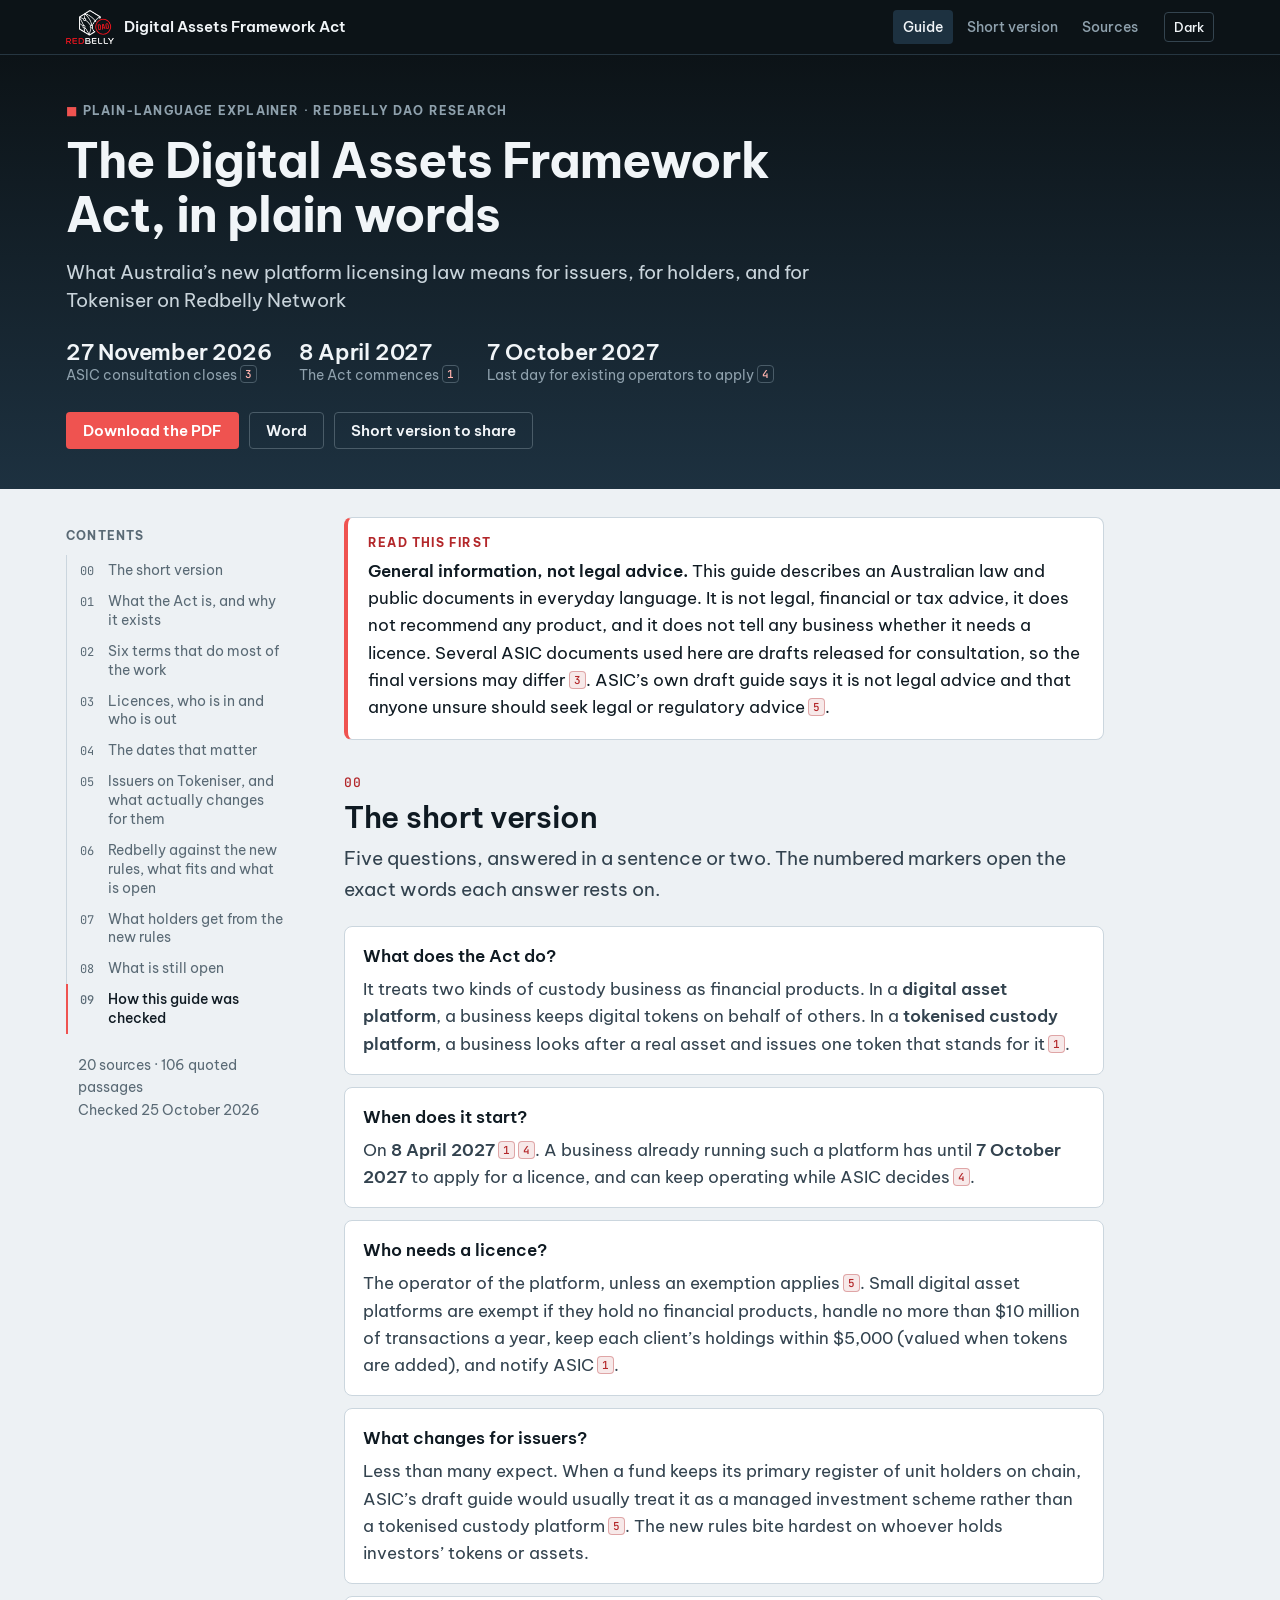
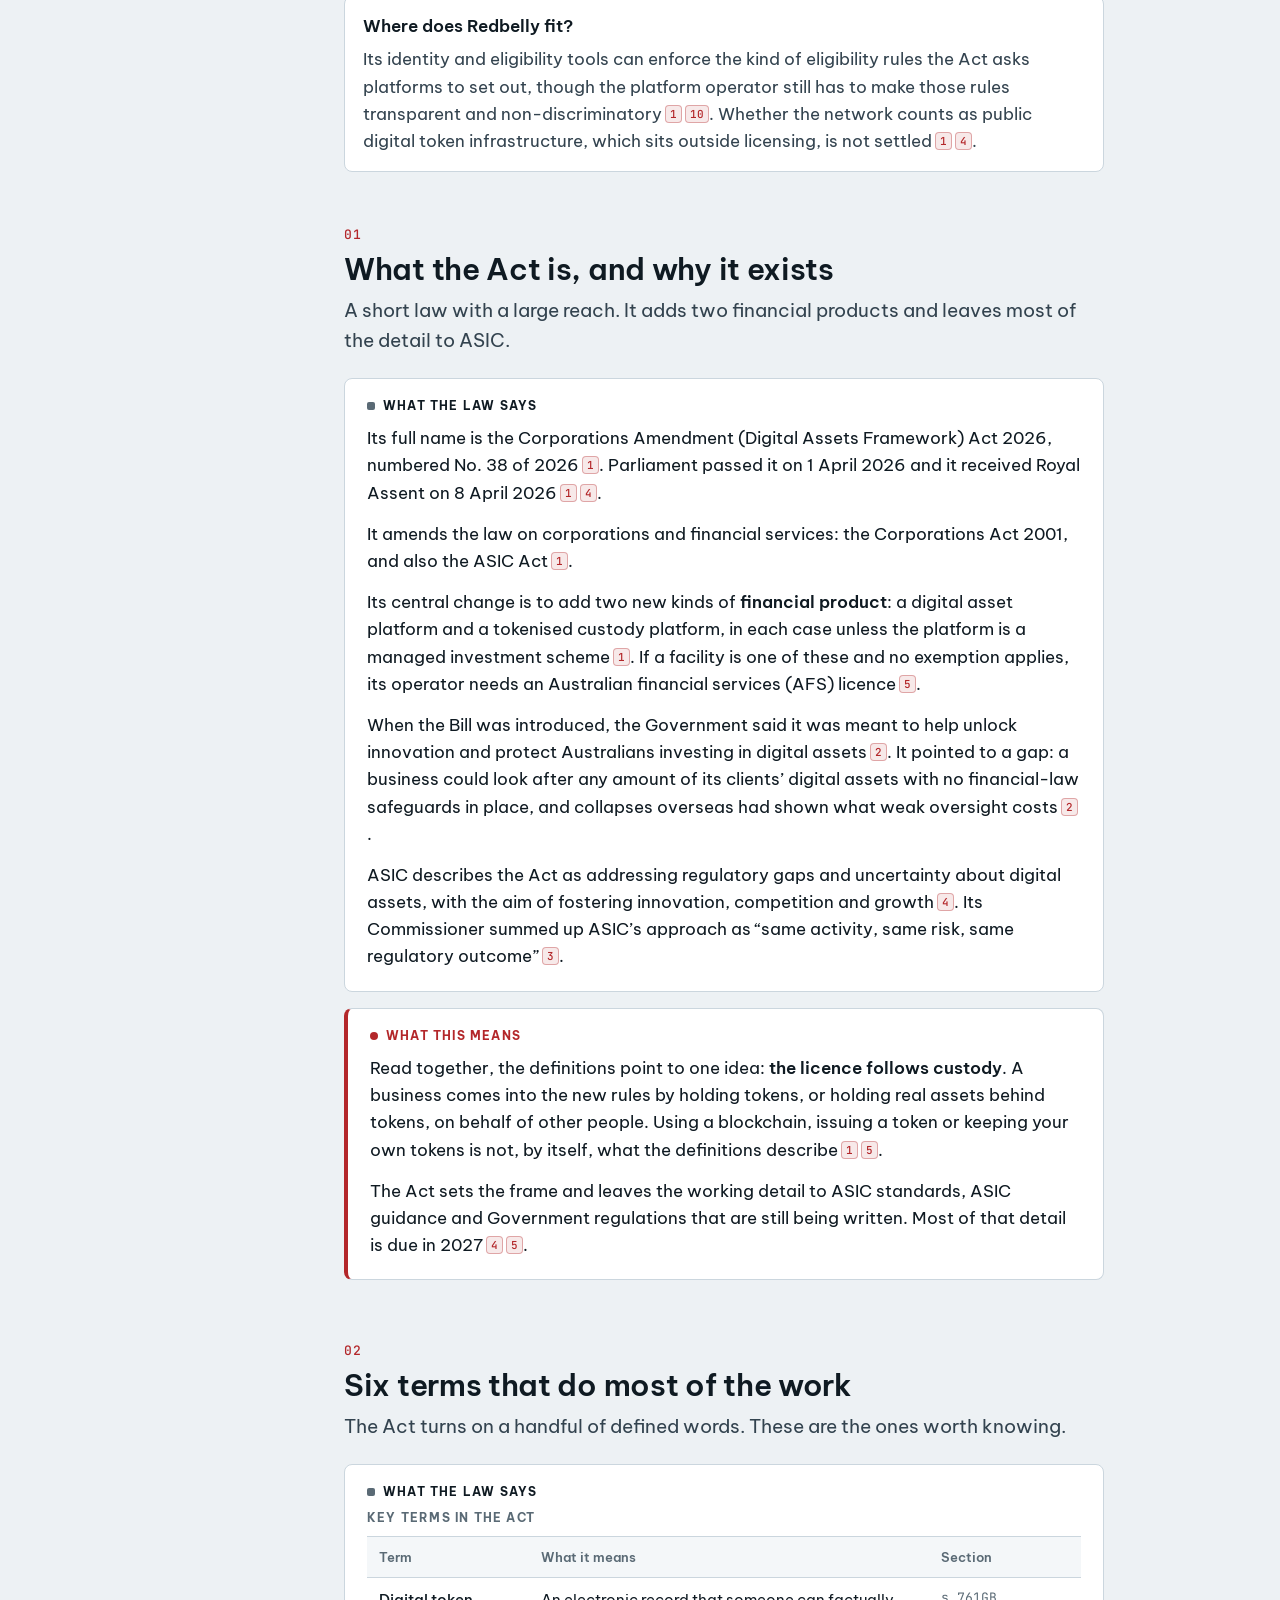
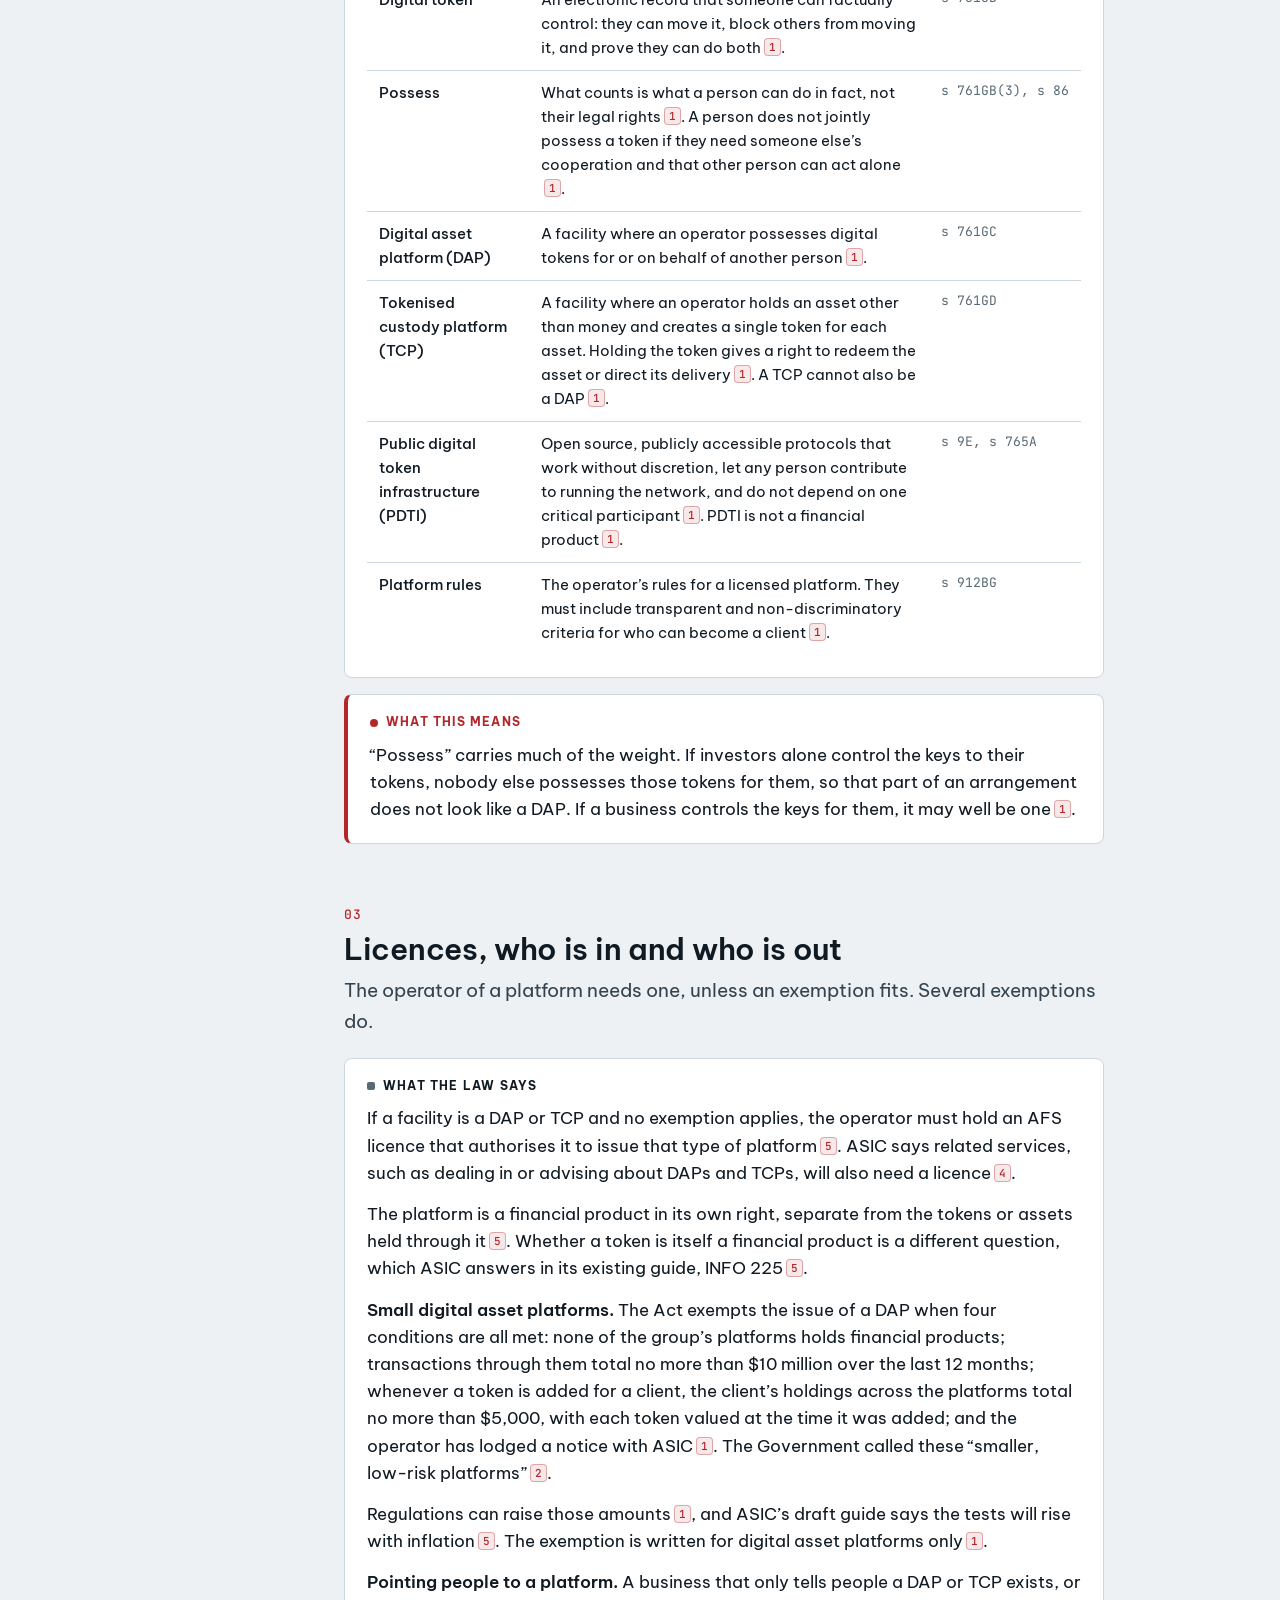
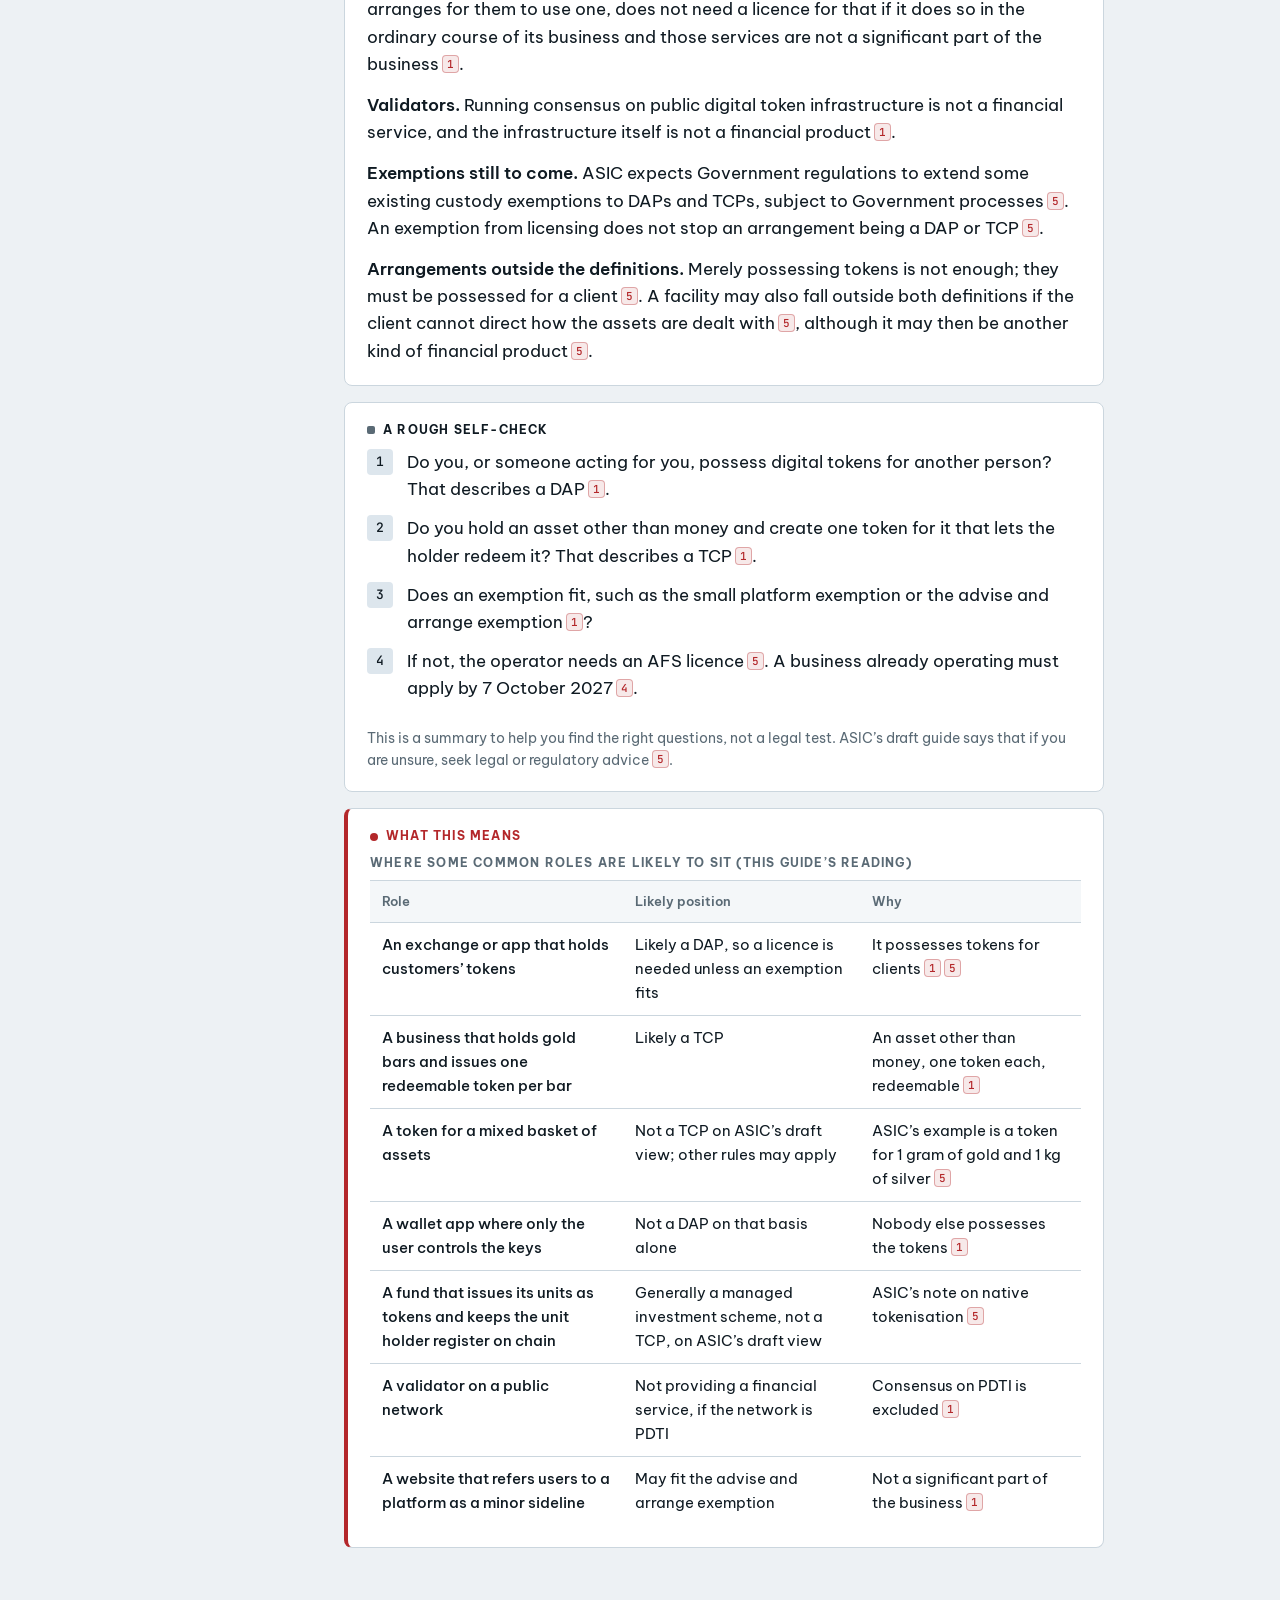
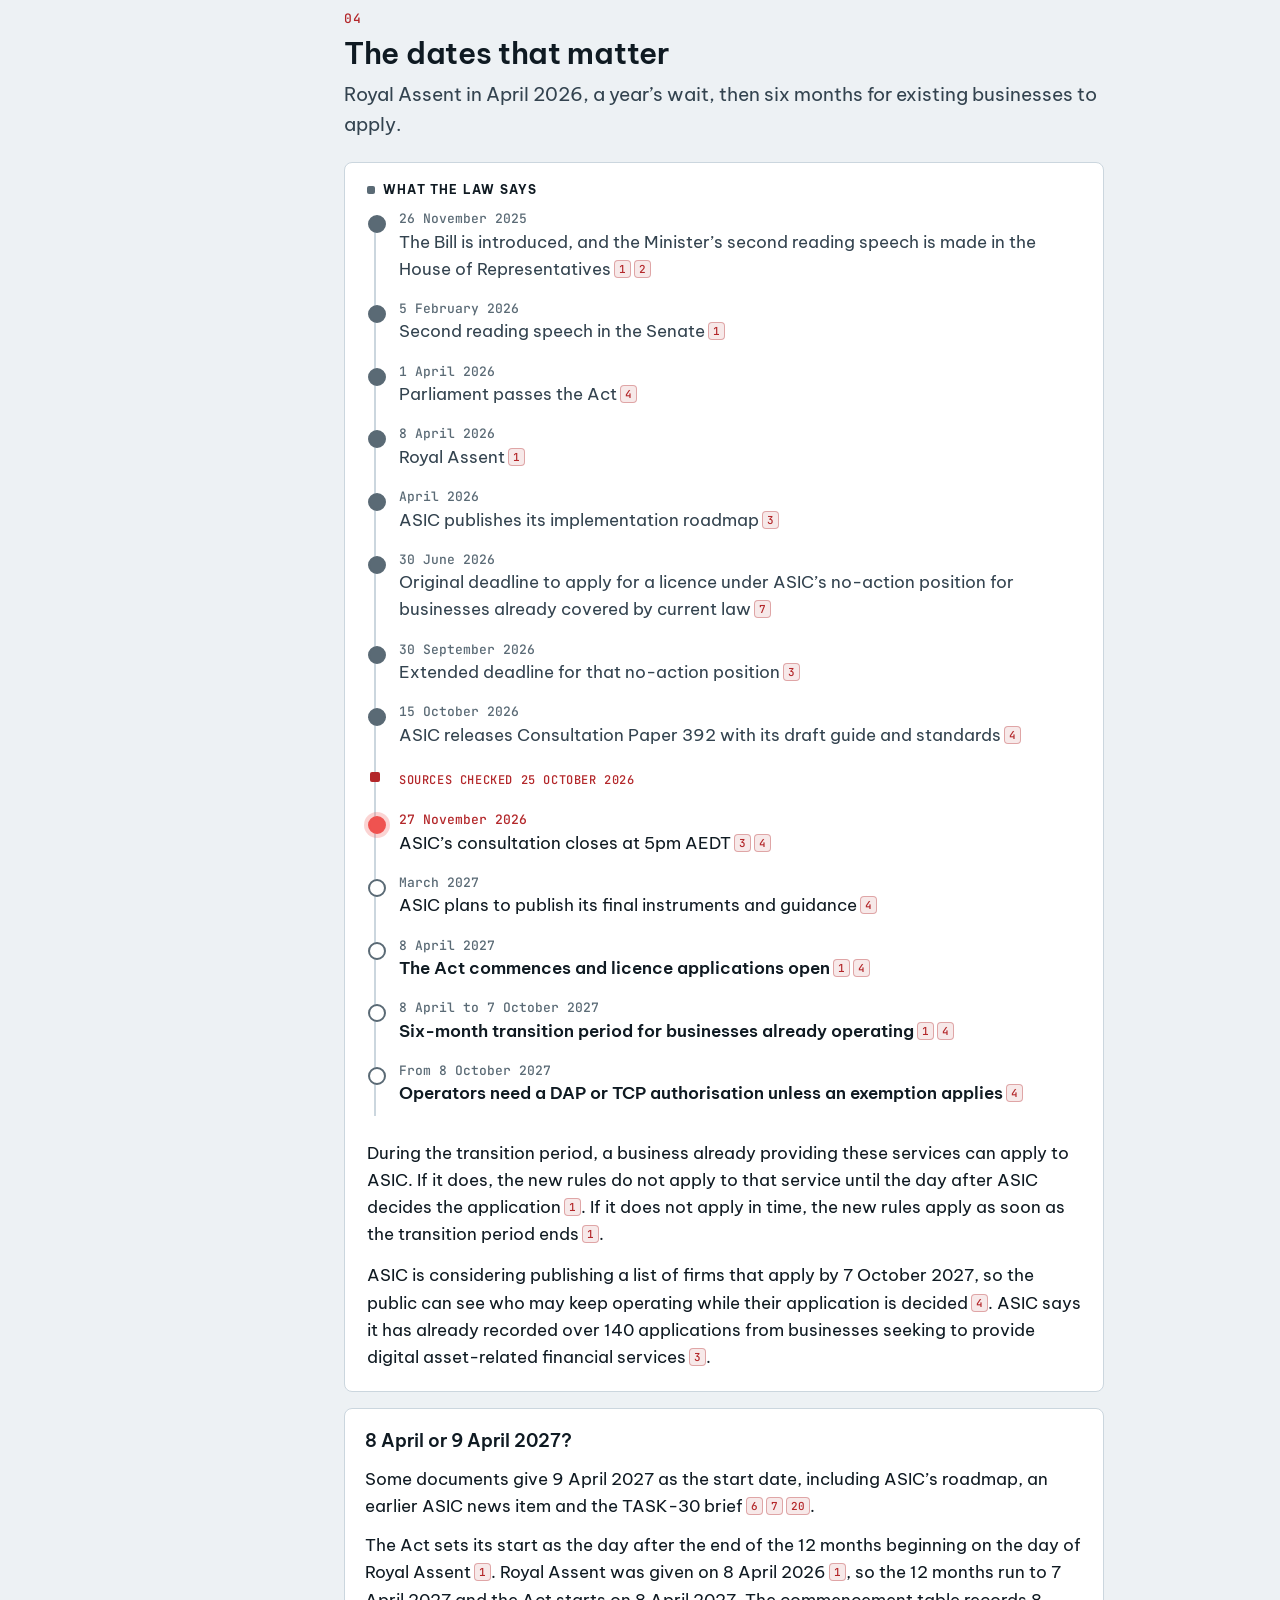
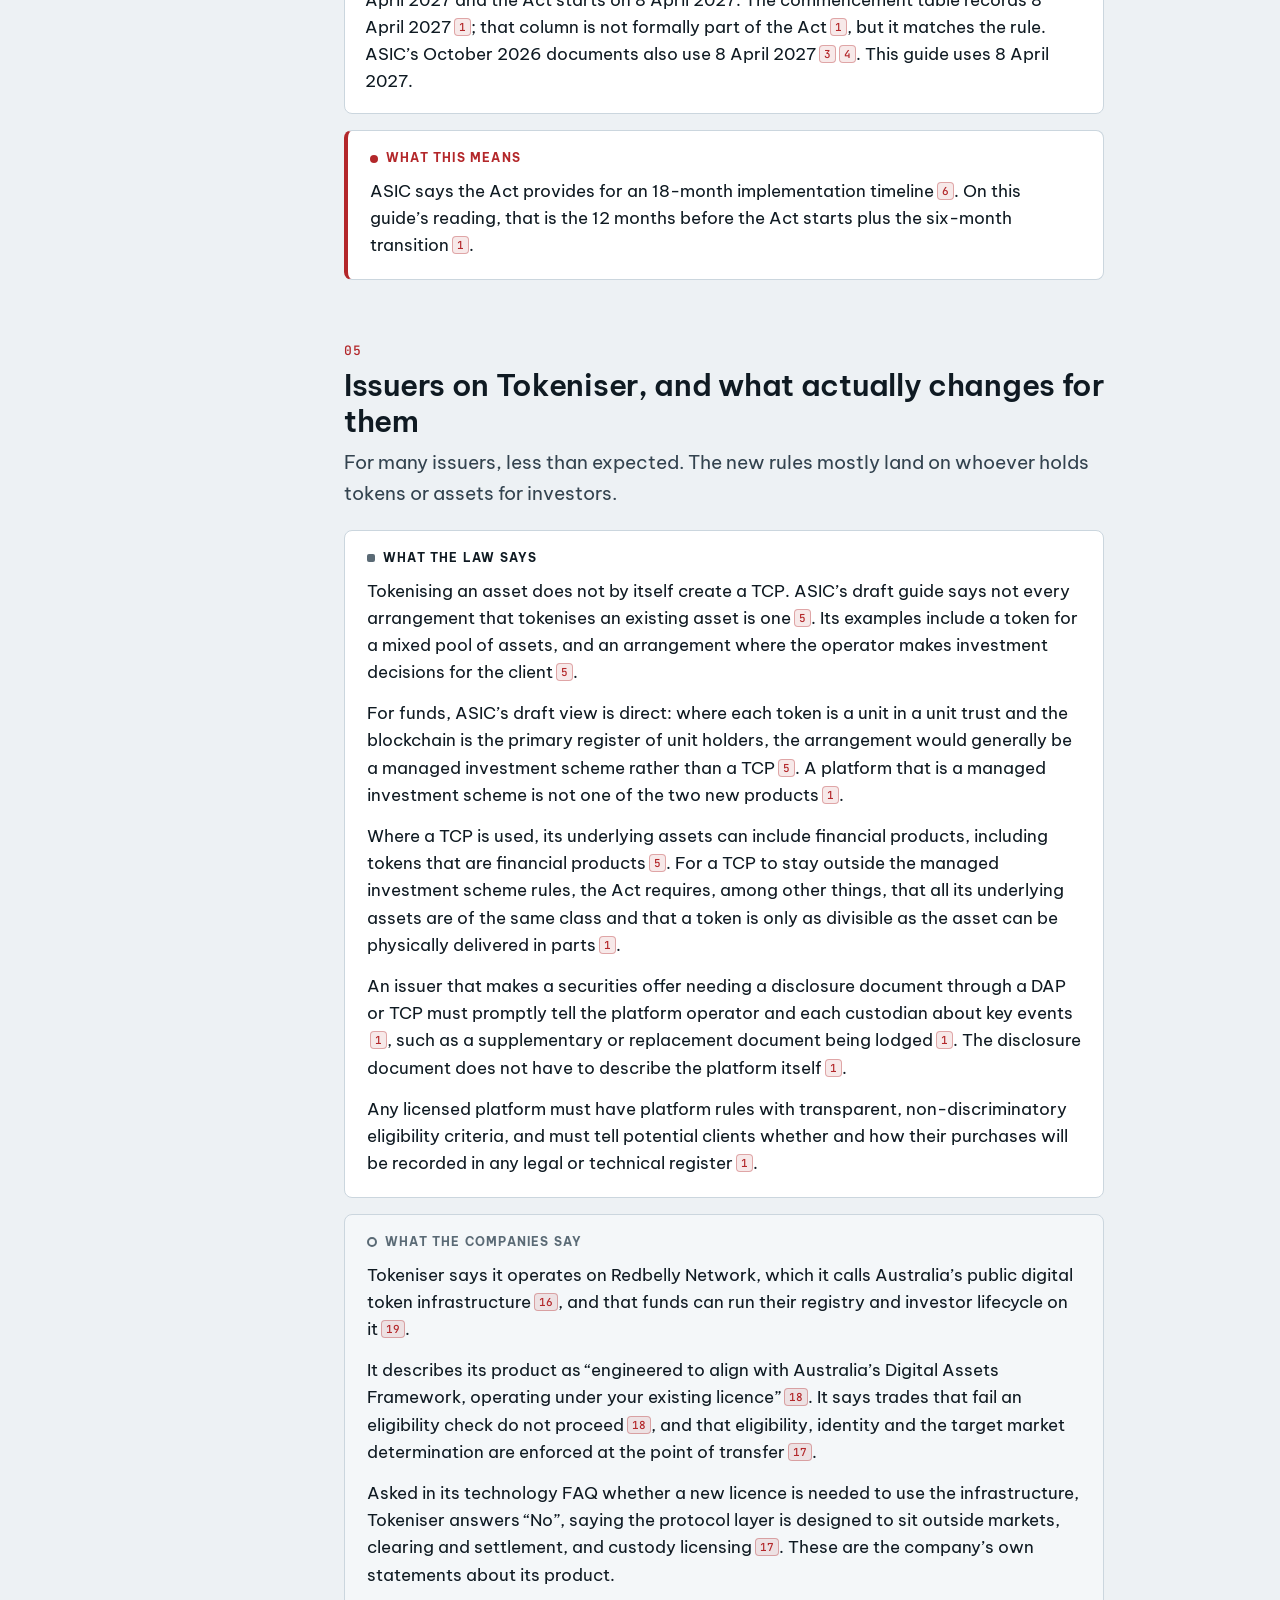
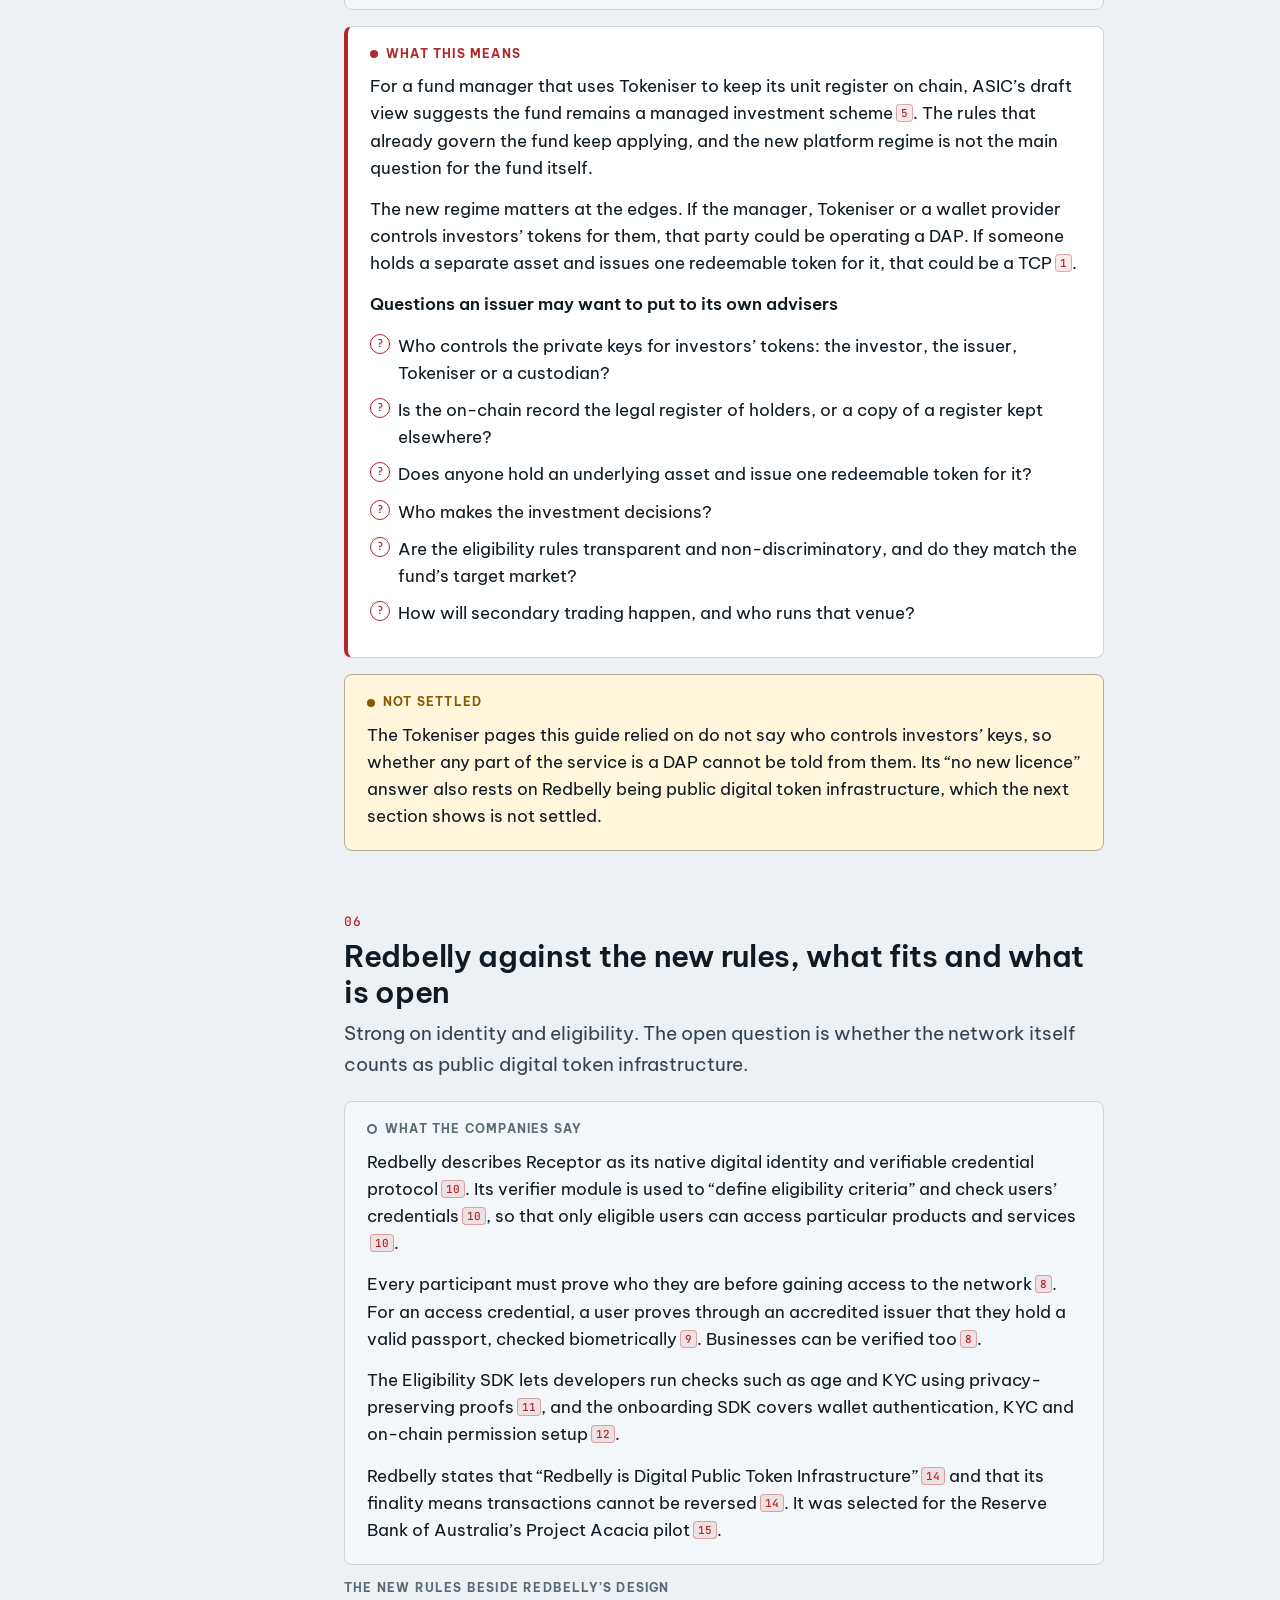
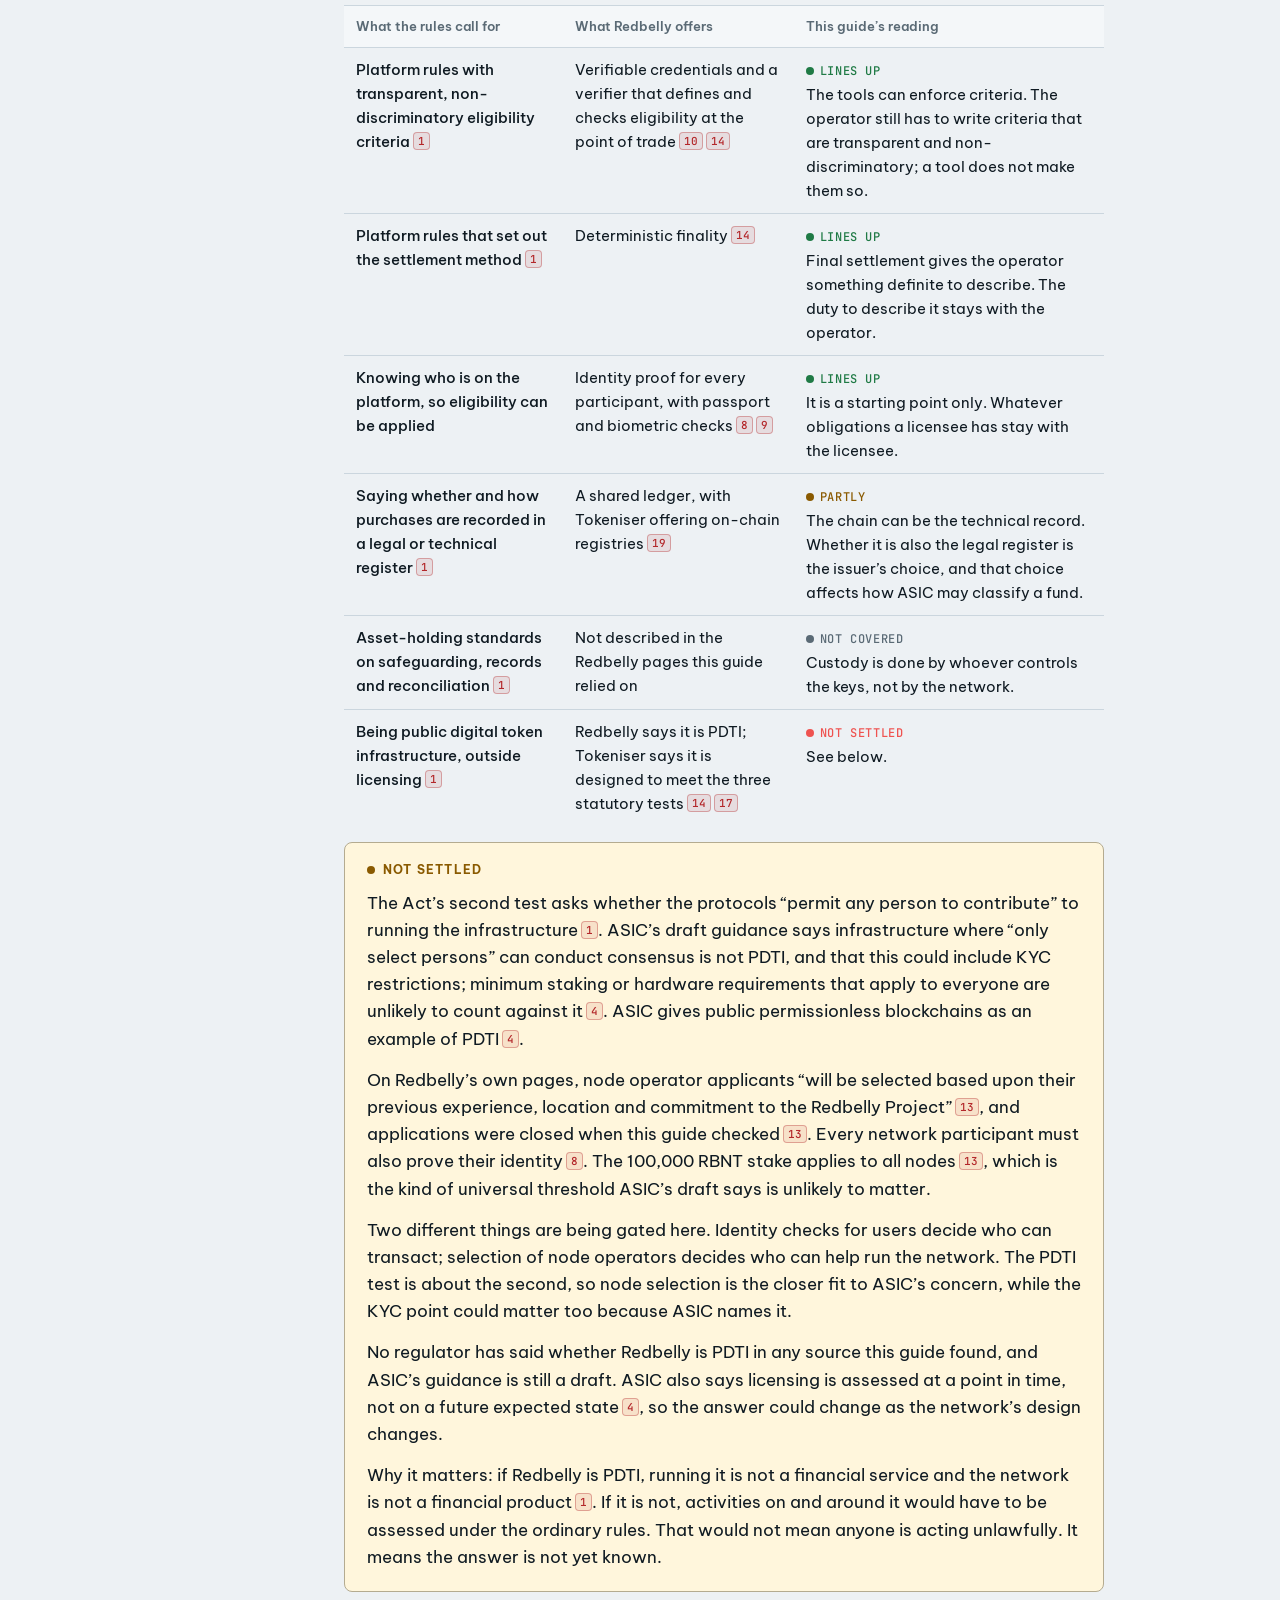
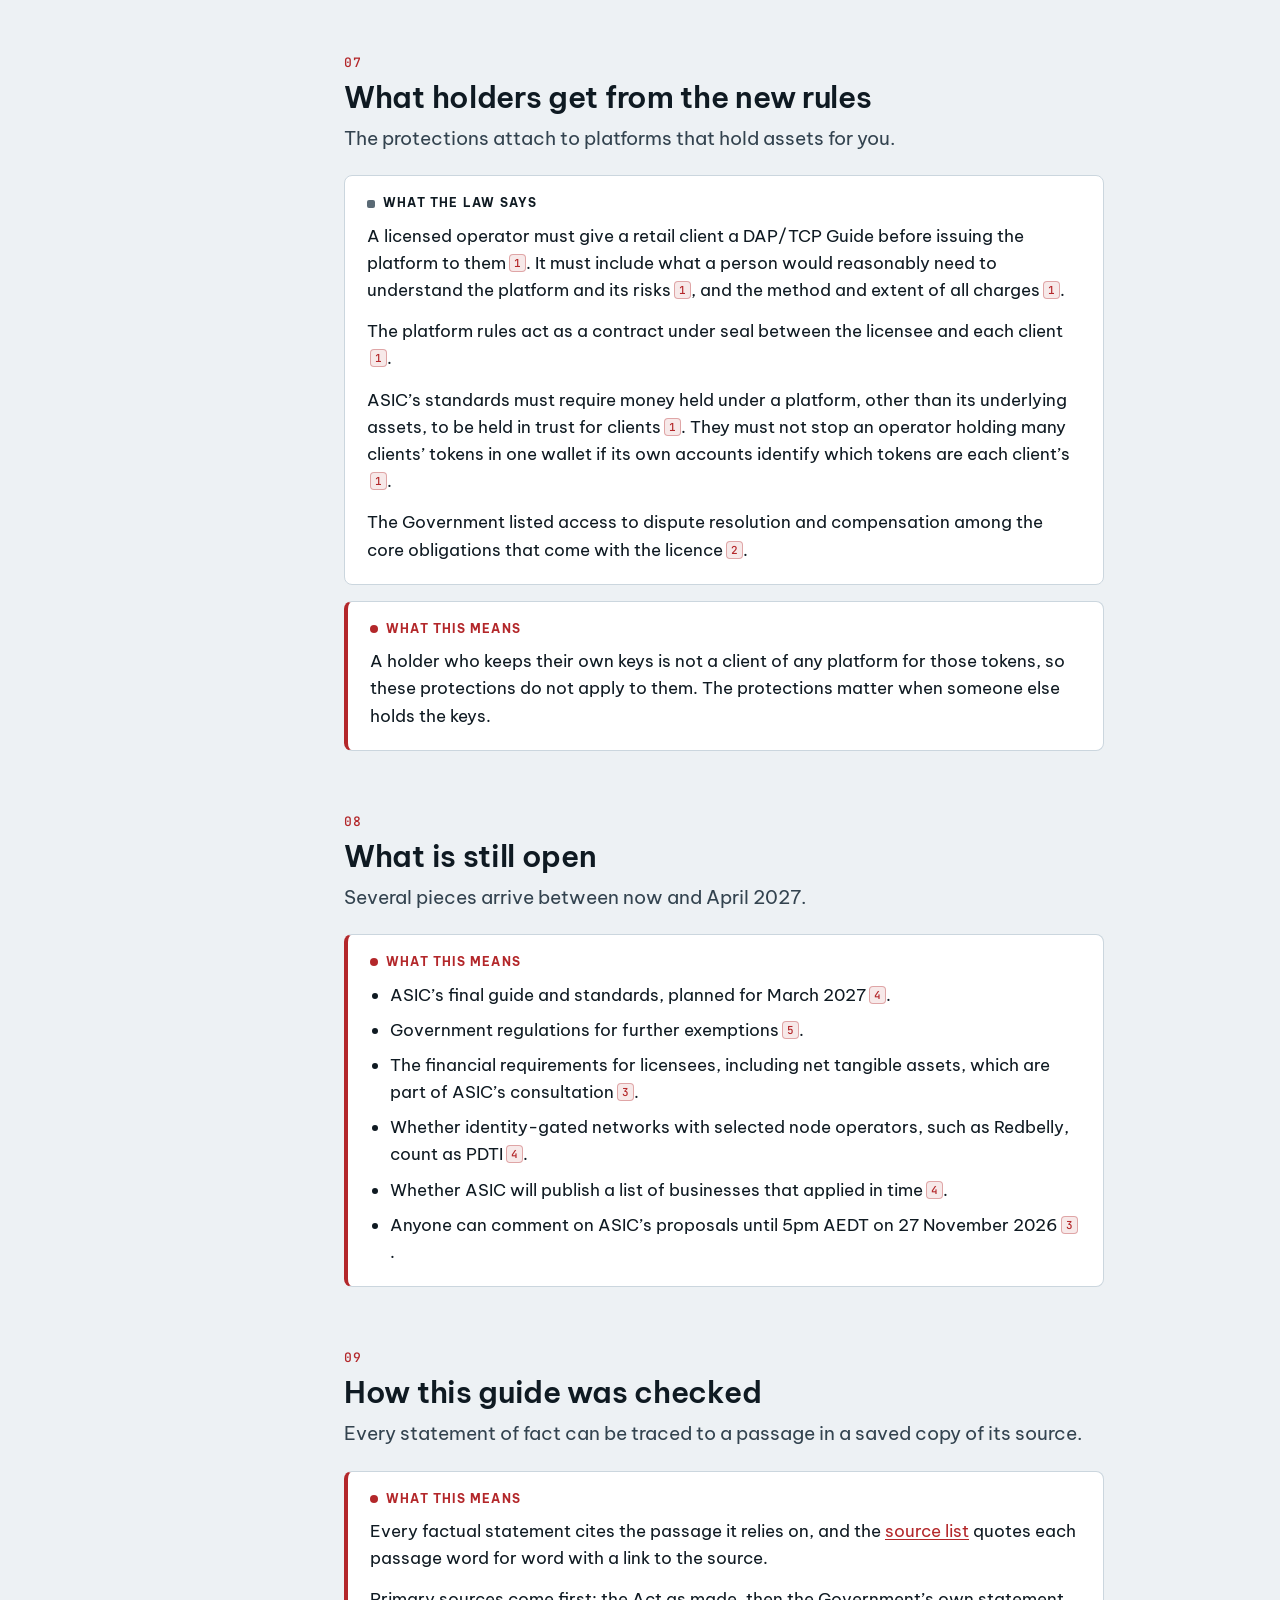
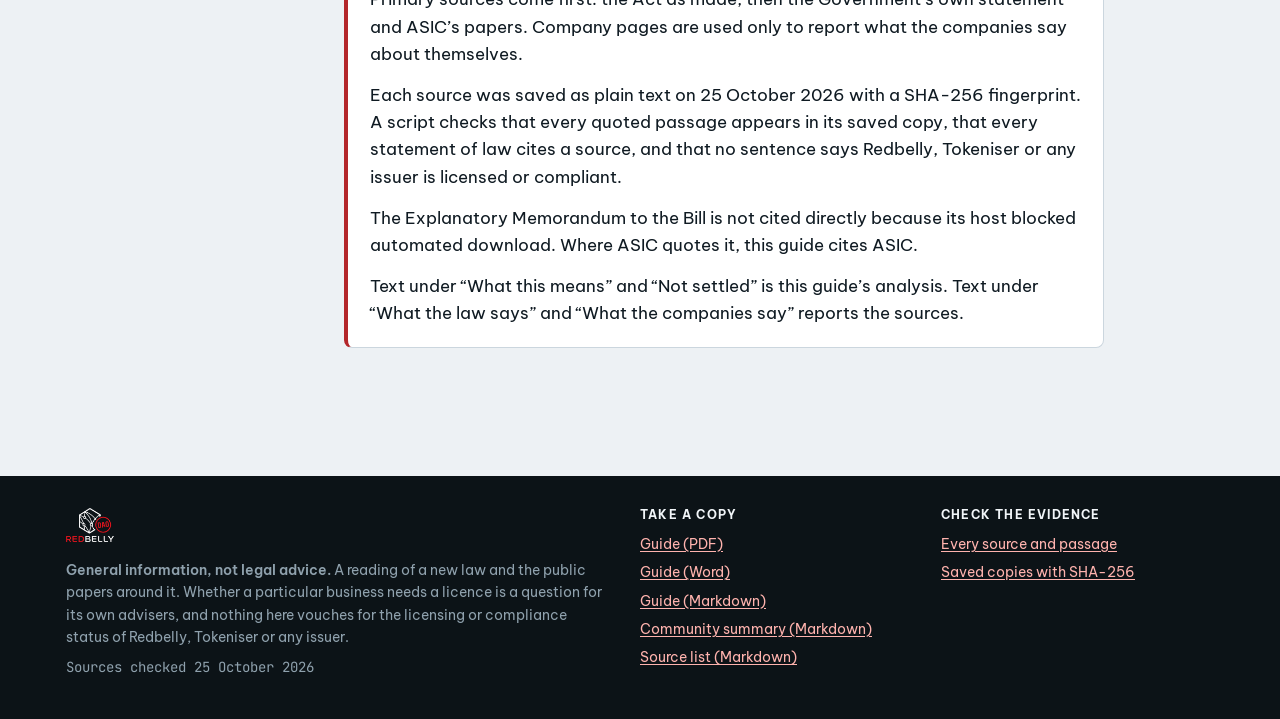
==== commit 6c969f38: "Point the guide at the live site and tighten the wording - Use https://australia-digital-assets-fram" ====
--- a/site/index.html
+++ b/site/index.html
@@ -8,8 +8,8 @@
 <meta property="og:type" content="article">
 <meta property="og:title" content="The Digital Assets Framework Act, in plain words | Redbelly DAO research">
 <meta property="og:description" content="A plain-language explainer of Australia&#x27;s Digital Assets Framework Act: which businesses need a licence, the key dates, what it means for issuers, and how Redbelly and Tokeniser measure up. General information, not legal advice.">
-<meta property="og:url" content="https://australia-digital-assets-framework-ten.vercel.app/">
-<meta property="og:image" content="https://australia-digital-assets-framework-ten.vercel.app/assets/img/social-card.png">
+<meta property="og:url" content="https://australia-digital-assets-framework.vercel.app/">
+<meta property="og:image" content="https://australia-digital-assets-framework.vercel.app/assets/img/social-card.png">
 <meta name="twitter:card" content="summary_large_image">
 <link rel="icon" href="assets/img/favicon-32.png" sizes="32x32">
 <link rel="apple-touch-icon" href="assets/img/touch-icon-180.png">
@@ -37,7 +37,7 @@
 <div class="notice" role="note"><span class="label">Read this first</span><p><strong>General information, not legal advice.</strong> This guide describes an Australian law and public documents in everyday language. It is not legal, financial or tax advice, it does not recommend any product, and it does not tell any business whether it needs a licence. Several ASIC documents used here are drafts released for consultation, so the final versions may differ<a class="cite" href="source-list.html#e-mr-commencing" data-ev="mr-commencing" aria-expanded="false" aria-label="Source 3, ASIC: show the exact words">3</a>. ASIC’s own draft guide says it is not legal advice and that anyone unsure should seek legal or regulatory advice<a class="cite" href="source-list.html#e-rg-disclaimer" data-ev="rg-disclaimer rg-unsure" aria-expanded="false" aria-label="Source 5, ASIC: show the exact words">5</a>.</p></div>
 <section class="short" id="short" aria-labelledby="short-h"><p class="chapter-num">00</p><h2 id="short-h">The short version</h2>
 <p class="lede">Five questions, answered in a sentence or two. The numbered markers open the exact words each answer rests on.</p>
-<ul class="qa"><li><h3>What does the Act do?</h3><p>It treats two kinds of custody business as financial products. In a <strong>digital asset platform</strong>, a business keeps digital tokens on behalf of others. In a <strong>tokenised custody platform</strong>, a business looks after a real asset and issues one token that stands for it<a class="cite" href="source-list.html#e-act-products" data-ev="act-products act-dap act-tcp" aria-expanded="false" aria-label="Source 1, Federal Register of Legislation: show the exact words">1</a>.</p></li><li><h3>When does it start?</h3><p>On <strong>8 April 2027</strong><a class="cite" href="source-list.html#e-act-commence-date" data-ev="act-commence-date" aria-expanded="false" aria-label="Source 1, Federal Register of Legislation: show the exact words">1</a><a class="cite" href="source-list.html#e-cp-apply-by" data-ev="cp-apply-by" aria-expanded="false" aria-label="Source 4, ASIC: show the exact words">4</a>. A business already running such a platform has until <strong>7 October 2027</strong> to apply for a licence, and can keep operating while ASIC decides<a class="cite" href="source-list.html#e-cp-apply-by" data-ev="cp-apply-by" aria-expanded="false" aria-label="Source 4, ASIC: show the exact words">4</a>.</p></li><li><h3>Who needs a licence?</h3><p>The operator of the platform, unless an exemption applies<a class="cite" href="source-list.html#e-rg-who-needs" data-ev="rg-who-needs" aria-expanded="false" aria-label="Source 5, ASIC: show the exact words">5</a>. Small digital asset platforms are exempt if they hold no financial products, handle no more than $10 million of transactions a year, keep each client’s holdings within $5,000 (valued when tokens are added), and notify ASIC<a class="cite" href="source-list.html#e-act-low-value" data-ev="act-low-value" aria-expanded="false" aria-label="Source 1, Federal Register of Legislation: show the exact words">1</a>.</p></li><li><h3>What changes for issuers?</h3><p>Less than many expect. When a fund keeps its primary register of unit holders on chain, ASIC’s draft guide would usually treat it as a managed investment scheme rather than a tokenised custody platform<a class="cite" href="source-list.html#e-rg-native" data-ev="rg-native" aria-expanded="false" aria-label="Source 5, ASIC: show the exact words">5</a>. The new rules bite hardest on whoever holds investors’ tokens or assets.</p></li><li><h3>Where does Redbelly fit?</h3><p>Its identity and eligibility tools match the Act’s requirement for transparent, non-discriminatory eligibility rules<a class="cite" href="source-list.html#e-act-eligibility" data-ev="act-eligibility" aria-expanded="false" aria-label="Source 1, Federal Register of Legislation: show the exact words">1</a><a class="cite" href="source-list.html#e-rb-receptor-verifier" data-ev="rb-receptor-verifier" aria-expanded="false" aria-label="Source 10, Redbelly Network technical documentation: show the exact words">10</a>. Whether the network counts as public digital token infrastructure, which sits outside licensing, is not settled<a class="cite" href="source-list.html#e-act-pdti" data-ev="act-pdti" aria-expanded="false" aria-label="Source 1, Federal Register of Legislation: show the exact words">1</a><a class="cite" href="source-list.html#e-cp-pdti-select" data-ev="cp-pdti-select" aria-expanded="false" aria-label="Source 4, ASIC: show the exact words">4</a>.</p></li></ul></section>
+<ul class="qa"><li><h3>What does the Act do?</h3><p>It treats two kinds of custody business as financial products. In a <strong>digital asset platform</strong>, a business keeps digital tokens on behalf of others. In a <strong>tokenised custody platform</strong>, a business looks after a real asset and issues one token that stands for it<a class="cite" href="source-list.html#e-act-products" data-ev="act-products act-dap act-tcp" aria-expanded="false" aria-label="Source 1, Federal Register of Legislation: show the exact words">1</a>.</p></li><li><h3>When does it start?</h3><p>On <strong>8 April 2027</strong><a class="cite" href="source-list.html#e-act-commence-date" data-ev="act-commence-date" aria-expanded="false" aria-label="Source 1, Federal Register of Legislation: show the exact words">1</a><a class="cite" href="source-list.html#e-cp-apply-by" data-ev="cp-apply-by" aria-expanded="false" aria-label="Source 4, ASIC: show the exact words">4</a>. A business already running such a platform has until <strong>7 October 2027</strong> to apply for a licence, and can keep operating while ASIC decides<a class="cite" href="source-list.html#e-cp-apply-by" data-ev="cp-apply-by" aria-expanded="false" aria-label="Source 4, ASIC: show the exact words">4</a>.</p></li><li><h3>Who needs a licence?</h3><p>The operator of the platform, unless an exemption applies<a class="cite" href="source-list.html#e-rg-who-needs" data-ev="rg-who-needs" aria-expanded="false" aria-label="Source 5, ASIC: show the exact words">5</a>. Small digital asset platforms are exempt if they hold no financial products, handle no more than $10 million of transactions a year, keep each client’s holdings within $5,000 (valued when tokens are added), and notify ASIC<a class="cite" href="source-list.html#e-act-low-value" data-ev="act-low-value" aria-expanded="false" aria-label="Source 1, Federal Register of Legislation: show the exact words">1</a>.</p></li><li><h3>What changes for issuers?</h3><p>Less than many expect. When a fund keeps its primary register of unit holders on chain, ASIC’s draft guide would usually treat it as a managed investment scheme rather than a tokenised custody platform<a class="cite" href="source-list.html#e-rg-native" data-ev="rg-native" aria-expanded="false" aria-label="Source 5, ASIC: show the exact words">5</a>. The new rules bite hardest on whoever holds investors’ tokens or assets.</p></li><li><h3>Where does Redbelly fit?</h3><p>Its identity and eligibility tools can enforce the kind of eligibility rules the Act asks platforms to set out, though the platform operator still has to make those rules transparent and non-discriminatory<a class="cite" href="source-list.html#e-act-eligibility" data-ev="act-eligibility" aria-expanded="false" aria-label="Source 1, Federal Register of Legislation: show the exact words">1</a><a class="cite" href="source-list.html#e-rb-receptor-verifier" data-ev="rb-receptor-verifier" aria-expanded="false" aria-label="Source 10, Redbelly Network technical documentation: show the exact words">10</a>. Whether the network counts as public digital token infrastructure, which sits outside licensing, is not settled<a class="cite" href="source-list.html#e-act-pdti" data-ev="act-pdti" aria-expanded="false" aria-label="Source 1, Federal Register of Legislation: show the exact words">1</a><a class="cite" href="source-list.html#e-cp-pdti-select" data-ev="cp-pdti-select" aria-expanded="false" aria-label="Source 4, ASIC: show the exact words">4</a>.</p></li></ul></section>
 <section class="chapter" id="what" aria-labelledby="what-h">
 <p class="chapter-num">01</p><h2 id="what-h">What the Act is, and why it exists</h2>
 <p class="lede">A short law with a large reach. It adds two financial products and leaves most of the detail to ASIC.</p>
